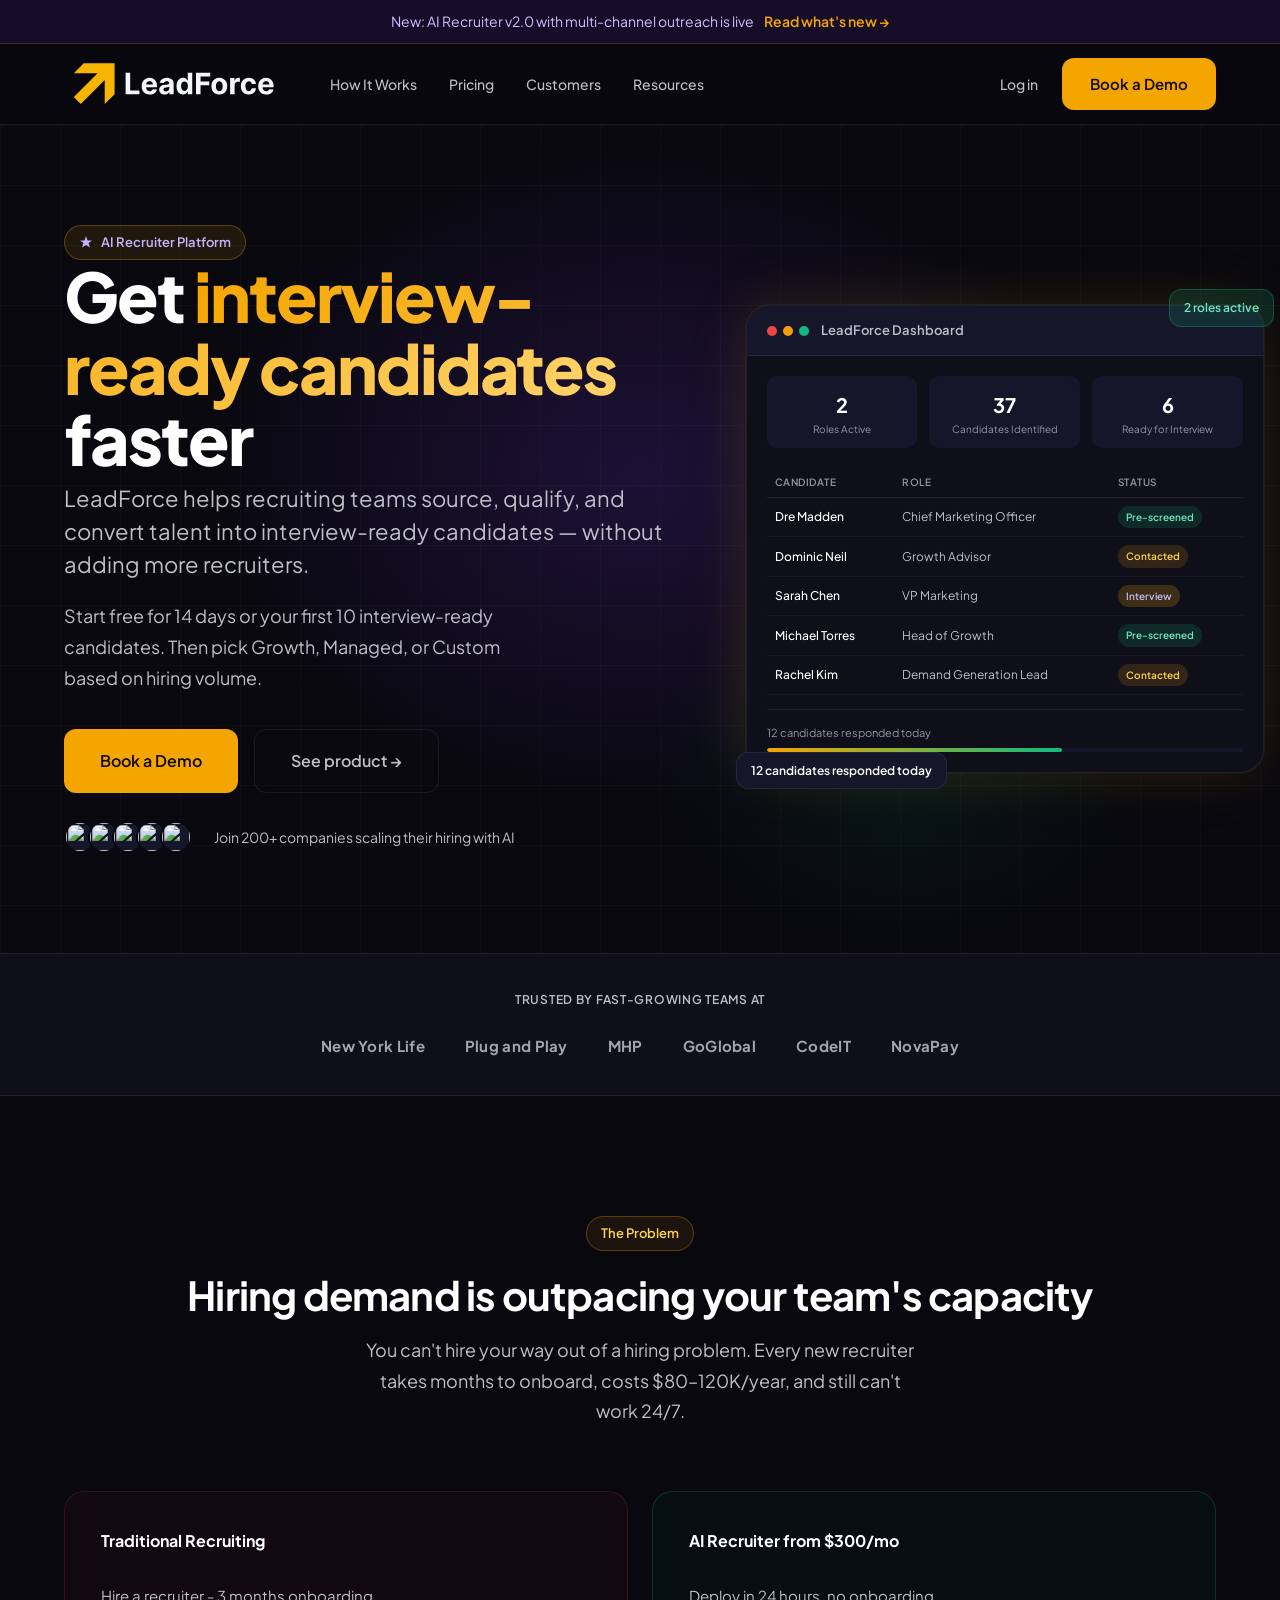
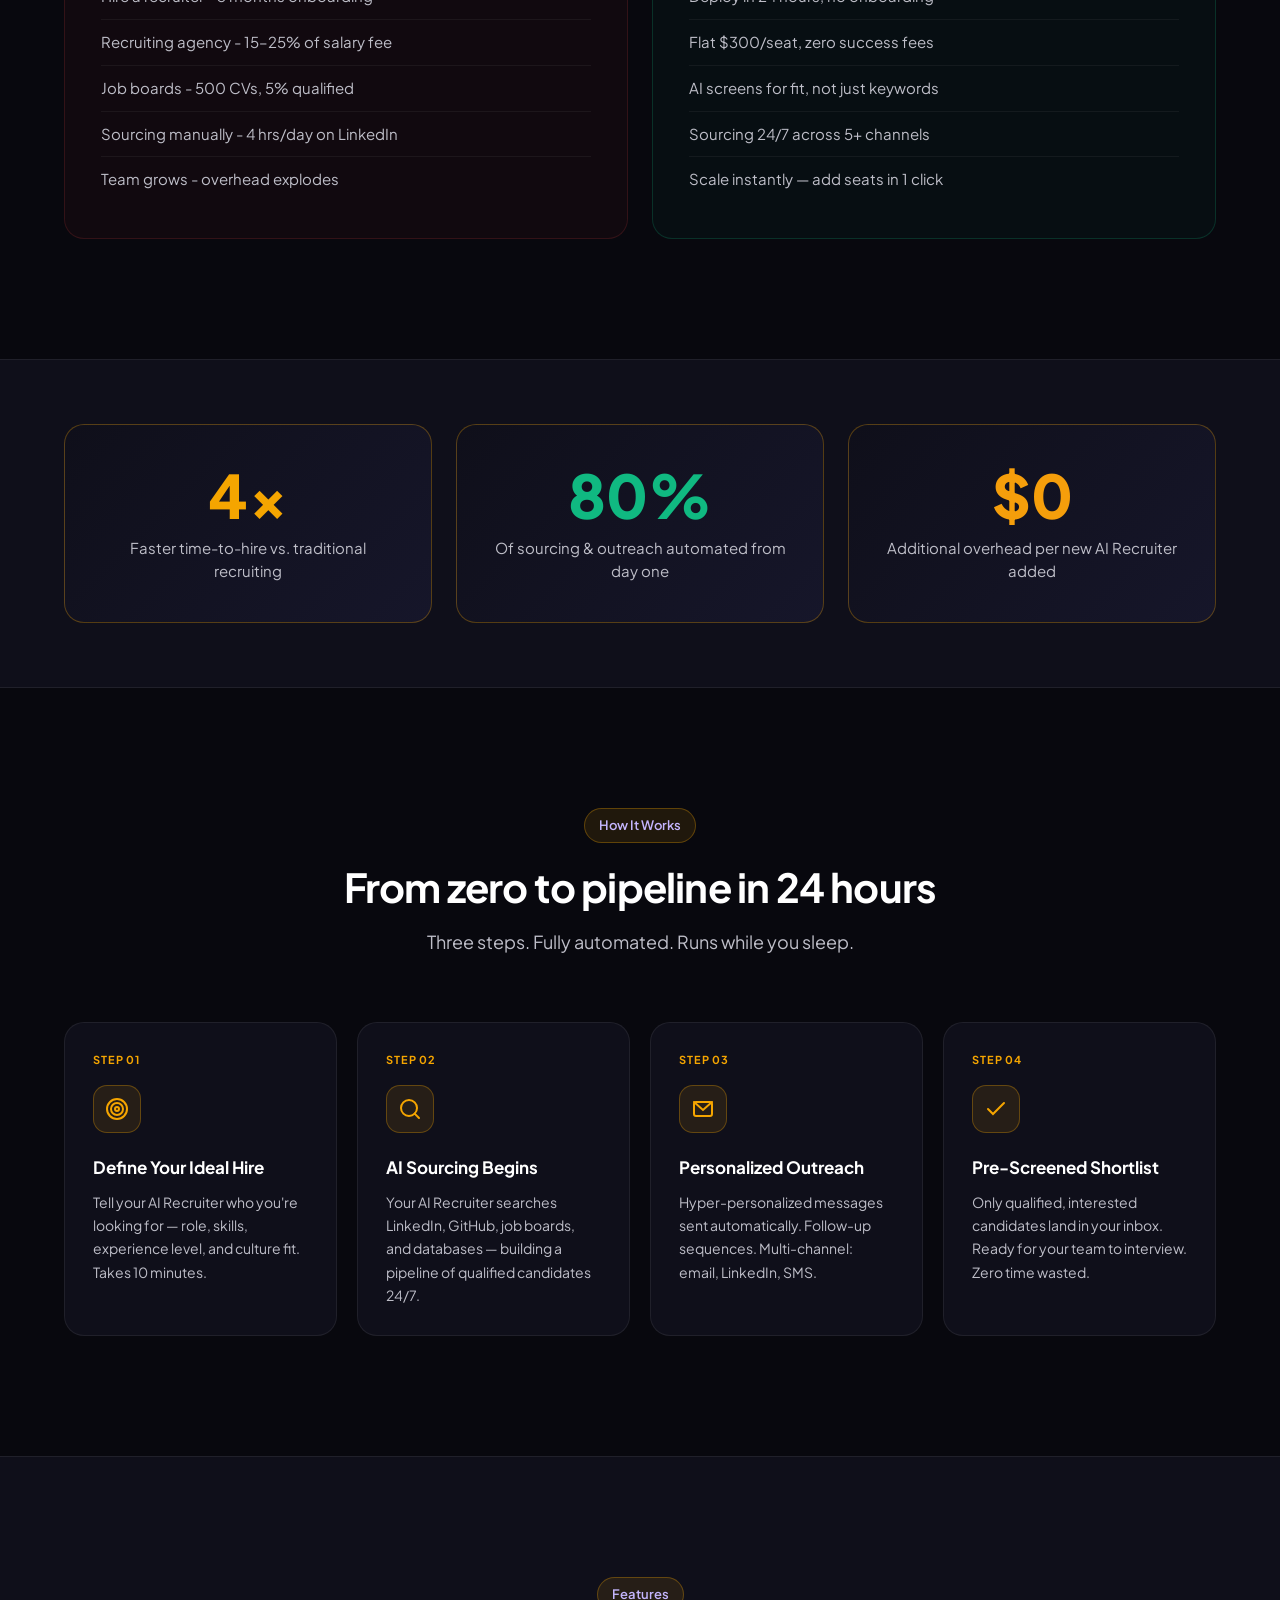
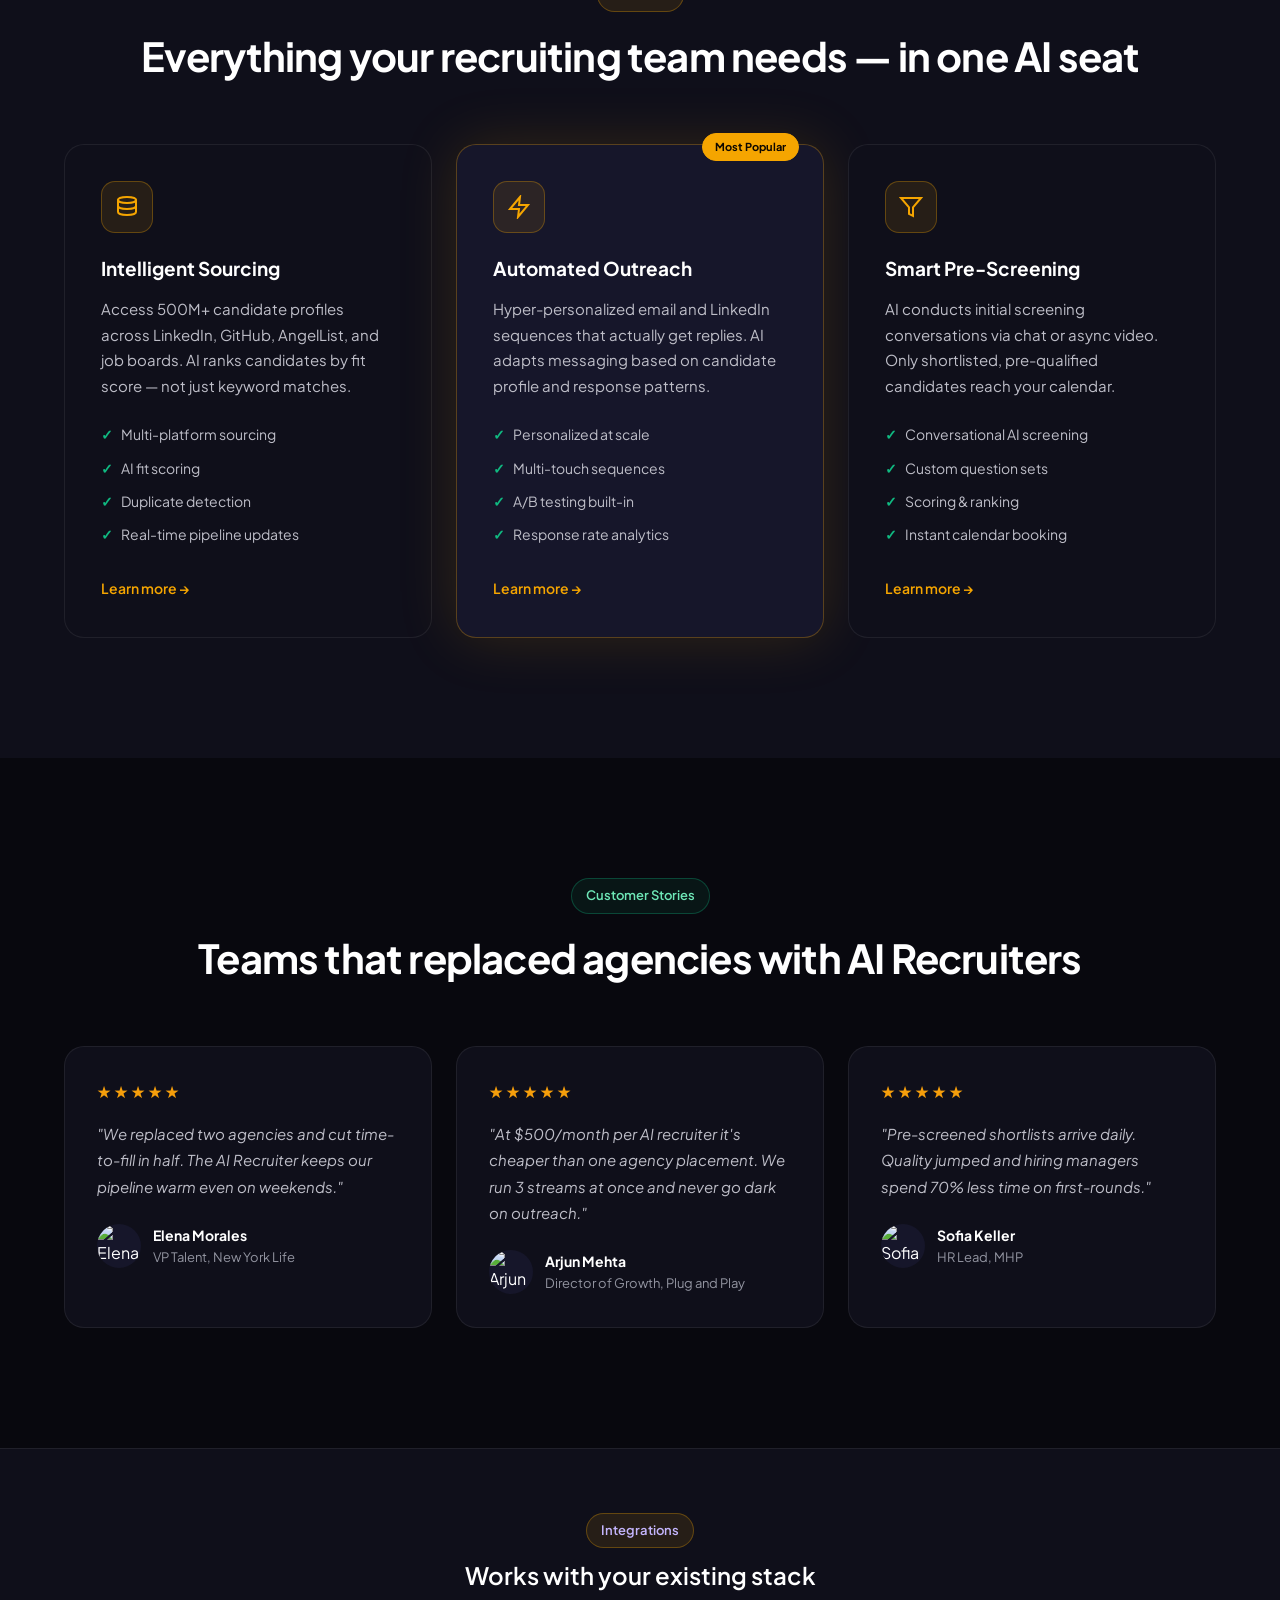
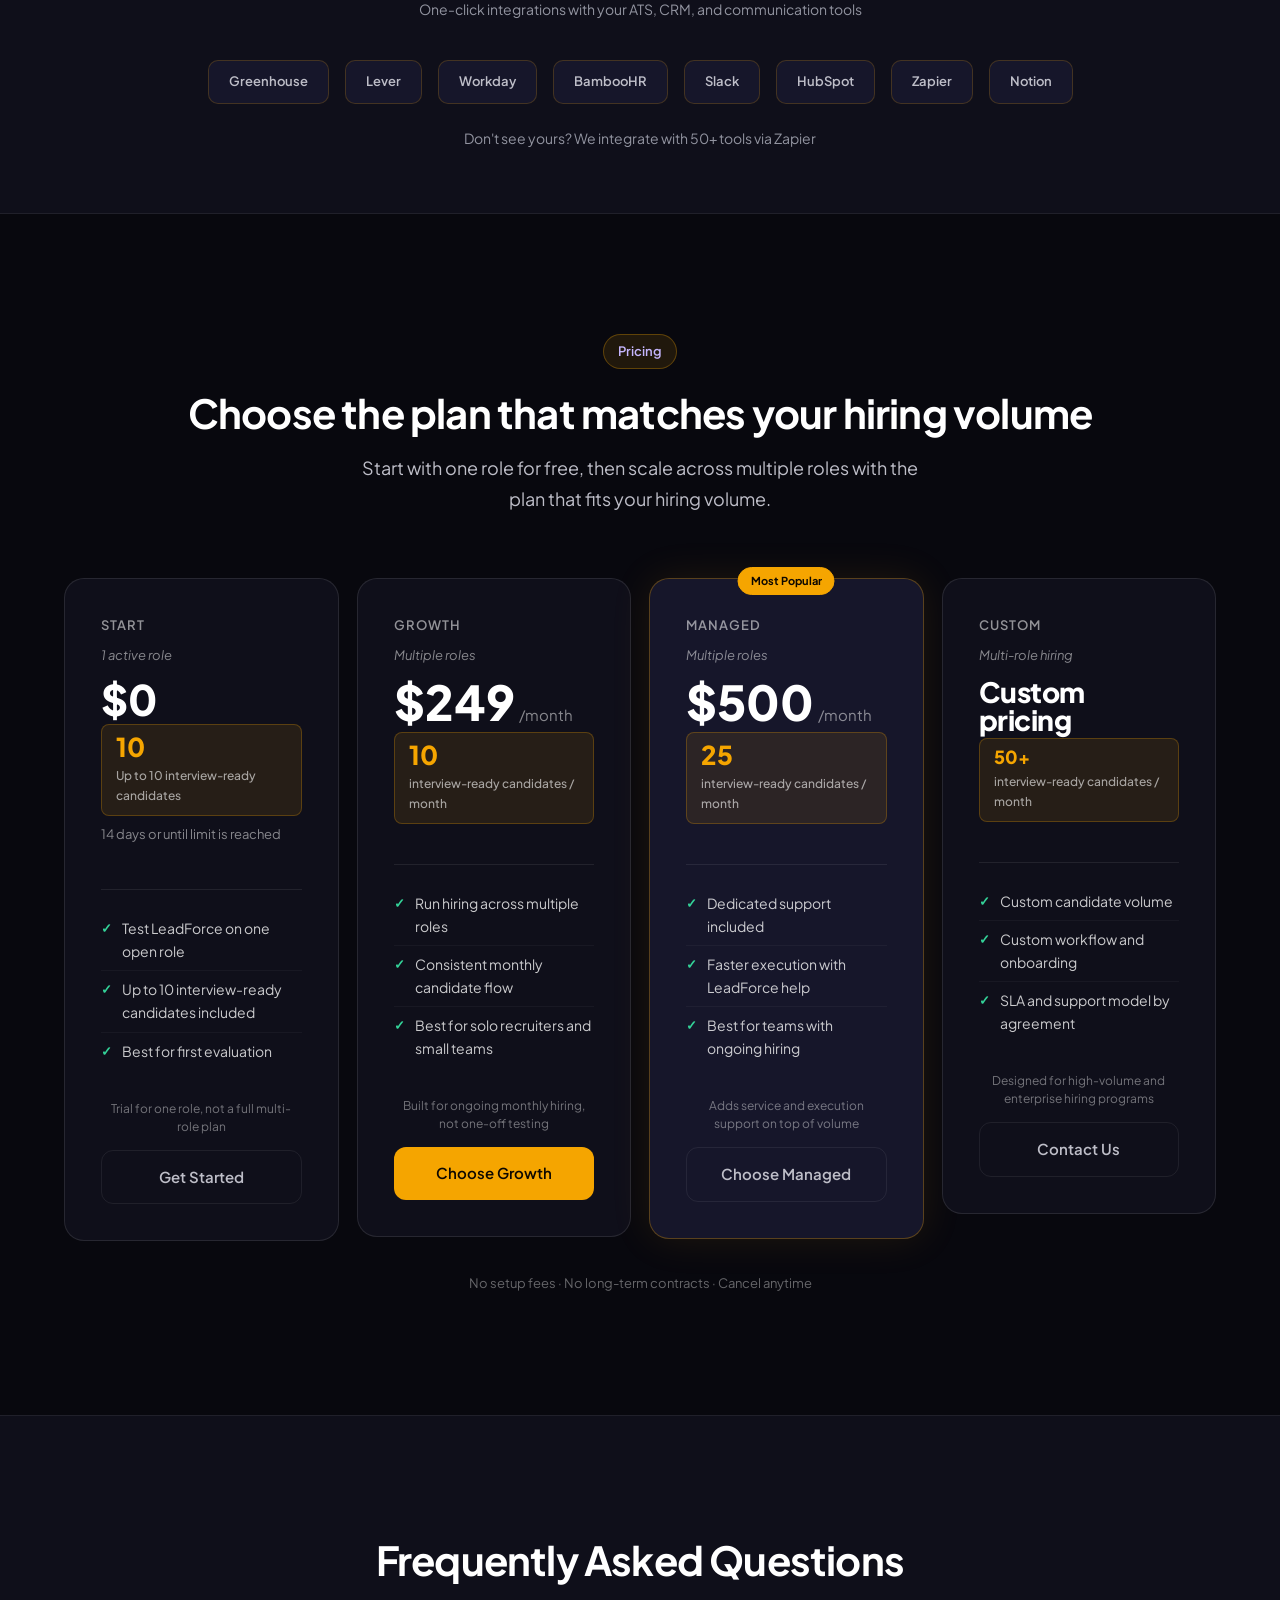
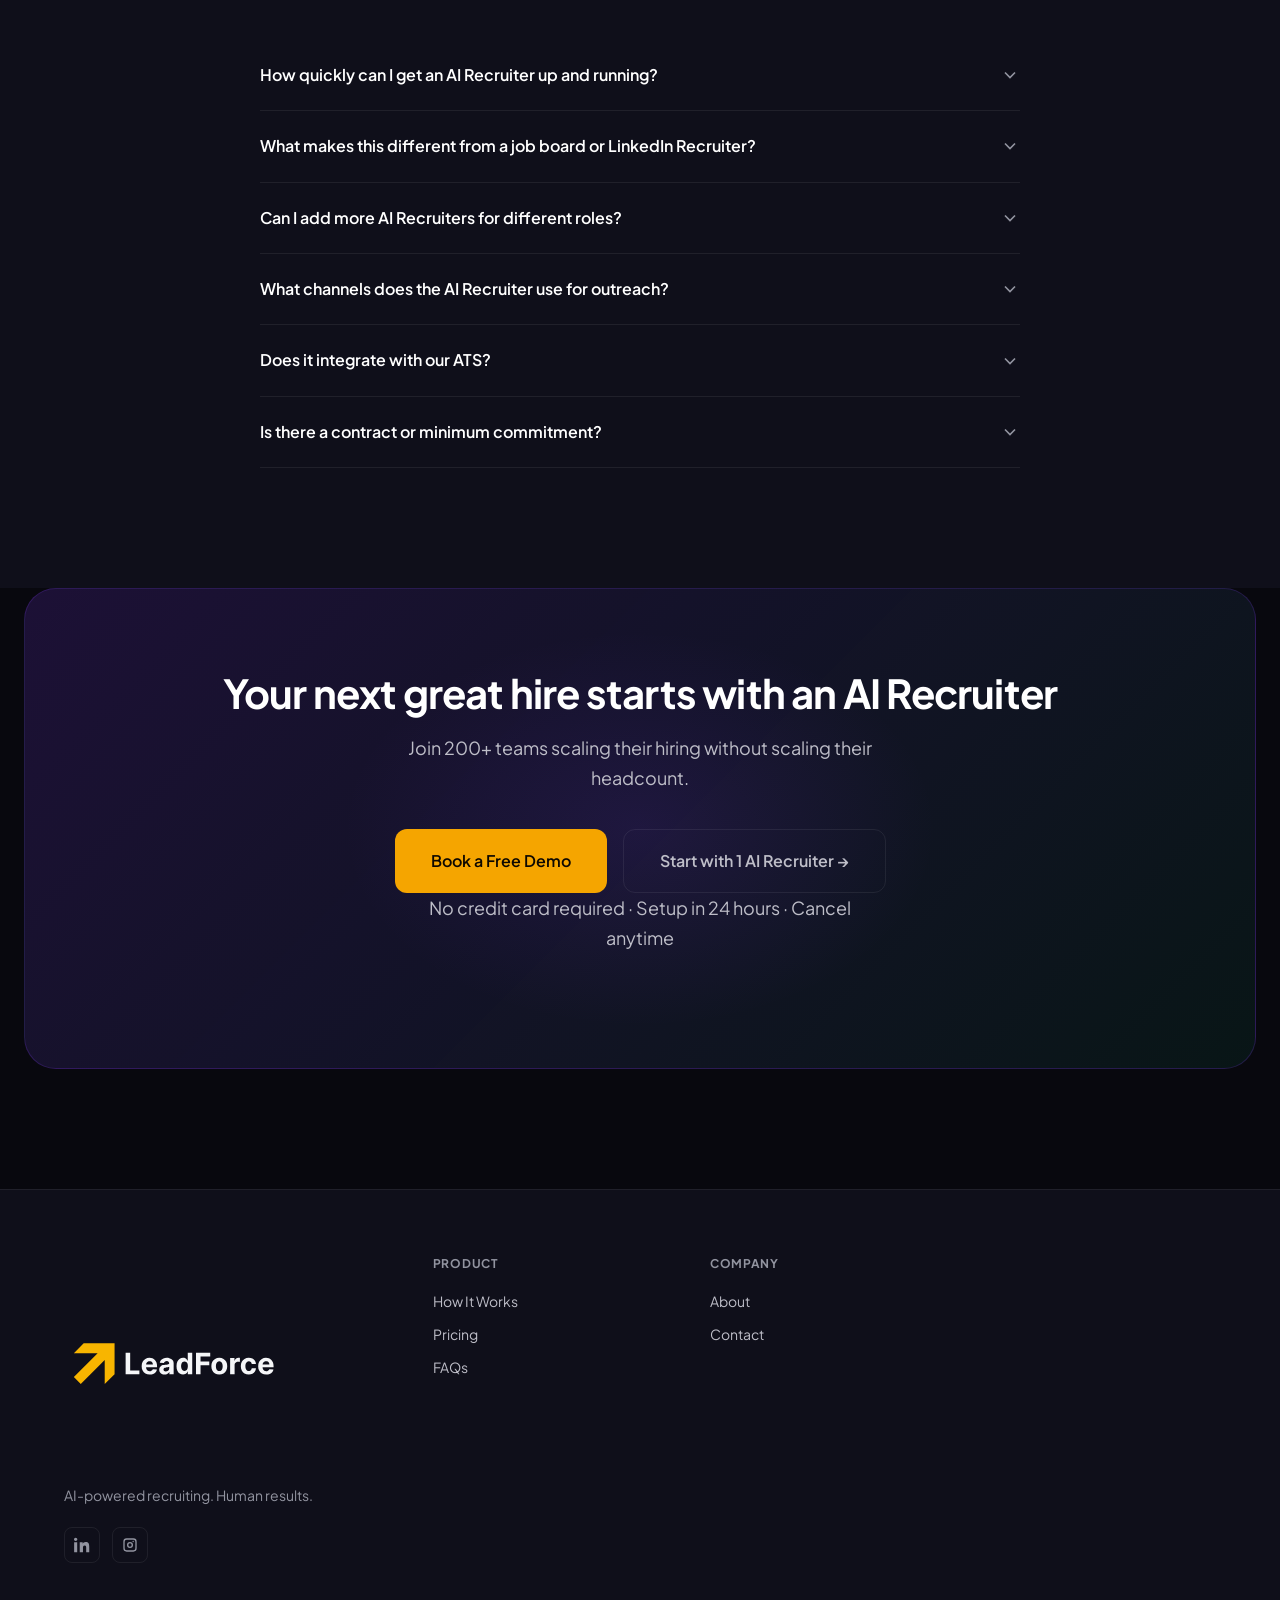
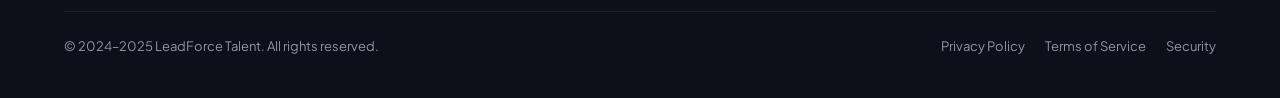
==== index.html @ 4656dc43 "Update index.html" ====
<!DOCTYPE html>
<html lang="en">
<head>
  <meta charset="UTF-8">
  <meta name="viewport" content="width=device-width, initial-scale=1.0">
  <title>LeadForce Talent &mdash; Get Interview-Ready Candidates Faster</title>
  <link rel="stylesheet" href="assets/css/main.css">
</head>
<body>

<div class="announcement-bar">New: AI Recruiter v2.0 with multi-channel outreach is live <a href="how-it-works.html">Read what&apos;s new &rarr;</a></div>
<header class="nav">
  <div class="container">
    <nav class="nav-inner">
      <a href="index.html" class="nav-logo">
        <svg class="nav-logo-svg" aria-label="LeadForce" viewBox="0 0 335 335" xmlns="http://www.w3.org/2000/svg">
          <path fill-rule="evenodd" clip-rule="evenodd" d="M62 136H30L15 151H30H51.2525L15 187.252L25.5 198L62 161.5L62 183V198L77 183L77 136H76.5H62Z" fill="#F8B500"/>
          <path d="M307.842 183.479C305.317 183.479 303.144 182.968 301.322 181.945C299.511 180.912 298.116 179.452 297.135 177.567C296.155 175.67 295.665 173.428 295.665 170.839C295.665 168.314 296.155 166.098 297.135 164.191C298.116 162.284 299.495 160.798 301.274 159.733C303.064 158.668 305.163 158.135 307.57 158.135C309.19 158.135 310.697 158.396 312.093 158.918C313.499 159.429 314.724 160.202 315.768 161.235C316.823 162.268 317.643 163.568 318.229 165.134C318.815 166.69 319.108 168.511 319.108 170.599V172.469H298.382V168.25H312.7C312.7 167.27 312.487 166.402 312.061 165.646C311.635 164.889 311.043 164.298 310.287 163.872C309.541 163.435 308.673 163.217 307.682 163.217C306.649 163.217 305.733 163.456 304.934 163.936C304.145 164.404 303.528 165.038 303.08 165.837C302.633 166.626 302.404 167.505 302.393 168.474V172.485C302.393 173.7 302.617 174.749 303.064 175.633C303.522 176.517 304.167 177.199 304.998 177.679C305.829 178.158 306.814 178.398 307.954 178.398C308.71 178.398 309.403 178.291 310.031 178.078C310.66 177.865 311.198 177.545 311.645 177.119C312.093 176.693 312.434 176.171 312.668 175.553L318.964 175.969C318.645 177.482 317.99 178.803 316.999 179.932C316.019 181.05 314.751 181.924 313.195 182.553C311.651 183.17 309.866 183.479 307.842 183.479Z" fill="#F5F6F8"/>
          <path d="M281.335 183.479C278.821 183.479 276.658 182.947 274.847 181.881C273.047 180.805 271.662 179.314 270.692 177.407C269.734 175.5 269.254 173.305 269.254 170.823C269.254 168.309 269.739 166.104 270.708 164.207C271.688 162.3 273.079 160.814 274.879 159.749C276.68 158.673 278.821 158.135 281.303 158.135C283.444 158.135 285.319 158.524 286.928 159.301C288.537 160.079 289.81 161.171 290.747 162.577C291.685 163.984 292.202 165.635 292.297 167.531H285.873C285.692 166.306 285.213 165.321 284.435 164.575C283.668 163.819 282.661 163.44 281.415 163.44C280.36 163.44 279.439 163.728 278.65 164.303C277.873 164.868 277.266 165.694 276.829 166.78C276.392 167.867 276.174 169.183 276.174 170.727C276.174 172.293 276.387 173.625 276.813 174.722C277.25 175.82 277.862 176.656 278.65 177.231C279.439 177.806 280.36 178.094 281.415 178.094C282.193 178.094 282.891 177.934 283.508 177.615C284.137 177.295 284.654 176.832 285.058 176.224C285.474 175.607 285.746 174.866 285.873 174.003H292.297C292.191 175.878 291.68 177.529 290.763 178.957C289.858 180.374 288.606 181.482 287.008 182.281C285.41 183.08 283.519 183.479 281.335 183.479Z" fill="#F5F6F8"/>
          <path d="M252.974 183V158.455H259.574V162.737H259.83C260.277 161.214 261.028 160.063 262.083 159.285C263.138 158.497 264.352 158.103 265.727 158.103C266.068 158.103 266.435 158.124 266.829 158.167C267.223 158.21 267.57 158.268 267.868 158.343V164.383C267.548 164.287 267.106 164.202 266.542 164.127C265.977 164.053 265.46 164.016 264.992 164.016C263.99 164.016 263.095 164.234 262.307 164.671C261.529 165.097 260.911 165.694 260.453 166.461C260.006 167.228 259.782 168.112 259.782 169.113V183H252.974Z" fill="#F5F6F8"/>
          <path d="M236.467 183.479C233.985 183.479 231.838 182.952 230.027 181.897C228.227 180.832 226.836 179.351 225.856 177.455C224.876 175.548 224.386 173.337 224.386 170.823C224.386 168.288 224.876 166.072 225.856 164.175C226.836 162.268 228.227 160.788 230.027 159.733C231.838 158.668 233.985 158.135 236.467 158.135C238.949 158.135 241.091 158.668 242.891 159.733C244.702 160.788 246.098 162.268 247.078 164.175C248.058 166.072 248.548 168.288 248.548 170.823C248.548 173.337 248.058 175.548 247.078 177.455C246.098 179.351 244.702 180.832 242.891 181.897C241.091 182.952 238.949 183.479 236.467 183.479ZM236.499 178.206C237.628 178.206 238.571 177.886 239.327 177.247C240.084 176.597 240.654 175.713 241.037 174.594C241.431 173.476 241.629 172.203 241.629 170.775C241.629 169.348 241.431 168.075 241.037 166.956C240.654 165.837 240.084 164.953 239.327 164.303C238.571 163.653 237.628 163.328 236.499 163.328C235.359 163.328 234.4 163.653 233.622 164.303C232.855 164.953 232.275 165.837 231.881 166.956C231.497 168.075 231.305 169.348 231.305 170.775C231.305 172.203 231.497 173.476 231.881 174.594C232.275 175.713 232.855 176.597 233.622 177.247C234.4 177.886 235.359 178.206 236.499 178.206Z" fill="#F5F6F8"/>
          <path d="M200.983 183V150.273H222.652V155.978H207.903V163.776H221.214V169.481H207.903V183H200.983Z" fill="#F5F6F8"/>
          <path d="M181.292 183.399C179.427 183.399 177.739 182.92 176.226 181.961C174.724 180.992 173.531 179.57 172.646 177.695C171.773 175.809 171.336 173.497 171.336 170.759C171.336 167.947 171.789 165.608 172.694 163.744C173.6 161.869 174.804 160.468 176.306 159.541C177.819 158.604 179.475 158.135 181.276 158.135C182.65 158.135 183.795 158.369 184.711 158.838C185.638 159.296 186.384 159.871 186.949 160.564C187.524 161.246 187.961 161.917 188.259 162.577H188.467V150.273H195.258V183H188.547V179.069H188.259C187.939 179.751 187.487 180.427 186.901 181.098C186.325 181.759 185.574 182.308 184.647 182.744C183.731 183.181 182.613 183.399 181.292 183.399ZM183.449 177.982C184.546 177.982 185.473 177.684 186.23 177.087C186.997 176.48 187.583 175.633 187.987 174.546C188.403 173.46 188.611 172.187 188.611 170.727C188.611 169.268 188.408 168 188.003 166.924C187.598 165.848 187.013 165.017 186.246 164.431C185.478 163.845 184.546 163.552 183.449 163.552C182.33 163.552 181.388 163.856 180.621 164.463C179.853 165.07 179.273 165.912 178.879 166.988C178.484 168.064 178.287 169.31 178.287 170.727C178.287 172.155 178.484 173.417 178.879 174.515C179.283 175.601 179.864 176.453 180.621 177.071C181.388 177.679 182.33 177.982 183.449 177.982Z" fill="#F5F6F8"/>
          <path d="M153.143 183.463C151.577 183.463 150.181 183.192 148.956 182.648C147.731 182.094 146.761 181.279 146.047 180.203C145.344 179.117 144.993 177.764 144.993 176.145C144.993 174.781 145.243 173.636 145.744 172.709C146.245 171.782 146.926 171.036 147.789 170.472C148.652 169.907 149.632 169.481 150.73 169.193C151.838 168.906 152.999 168.703 154.213 168.586C155.641 168.437 156.791 168.298 157.665 168.17C158.539 168.032 159.172 167.83 159.567 167.563C159.961 167.297 160.158 166.903 160.158 166.381V166.285C160.158 165.273 159.838 164.49 159.199 163.936C158.571 163.382 157.676 163.105 156.514 163.105C155.289 163.105 154.315 163.376 153.59 163.92C152.866 164.452 152.386 165.124 152.152 165.933L145.856 165.422C146.175 163.93 146.804 162.641 147.741 161.555C148.679 160.457 149.888 159.616 151.369 159.03C152.86 158.433 154.586 158.135 156.546 158.135C157.91 158.135 159.215 158.295 160.462 158.614C161.719 158.934 162.832 159.429 163.801 160.101C164.782 160.772 165.554 161.635 166.119 162.689C166.683 163.733 166.965 164.985 166.965 166.445V183H160.509V179.596H160.318C159.924 180.363 159.396 181.04 158.736 181.626C158.075 182.201 157.282 182.654 156.355 182.984C155.428 183.304 154.357 183.463 153.143 183.463ZM155.092 178.765C156.094 178.765 156.978 178.568 157.745 178.174C158.512 177.769 159.114 177.226 159.551 176.544C159.987 175.862 160.206 175.09 160.206 174.227V171.622C159.993 171.761 159.7 171.888 159.327 172.006C158.965 172.112 158.555 172.213 158.096 172.309C157.638 172.395 157.18 172.474 156.722 172.549C156.264 172.613 155.849 172.672 155.476 172.725C154.677 172.842 153.979 173.028 153.382 173.284C152.786 173.54 152.322 173.886 151.992 174.323C151.662 174.749 151.497 175.282 151.497 175.921C151.497 176.848 151.832 177.556 152.503 178.046C153.185 178.526 154.048 178.765 155.092 178.765Z" fill="#F5F6F8"/>
          <path d="M130.435 183.479C127.91 183.479 125.737 182.968 123.915 181.945C122.104 180.912 120.708 179.452 119.728 177.567C118.748 175.67 118.258 173.428 118.258 170.839C118.258 168.314 118.748 166.098 119.728 164.191C120.708 162.284 122.088 160.798 123.867 159.733C125.657 158.668 127.756 158.135 130.163 158.135C131.783 158.135 133.29 158.396 134.686 158.918C136.092 159.429 137.317 160.202 138.361 161.235C139.416 162.268 140.236 163.568 140.822 165.134C141.408 166.69 141.701 168.511 141.701 170.599V172.469H120.975V168.25H135.293C135.293 167.27 135.08 166.402 134.654 165.646C134.228 164.889 133.636 164.298 132.88 163.872C132.134 163.435 131.266 163.217 130.275 163.217C129.242 163.217 128.326 163.456 127.527 163.936C126.738 164.404 126.12 165.038 125.673 165.837C125.225 166.626 124.996 167.505 124.986 168.474V172.485C124.986 173.7 125.209 174.749 125.657 175.633C126.115 176.517 126.759 177.199 127.59 177.679C128.421 178.158 129.407 178.398 130.547 178.398C131.303 178.398 131.996 178.291 132.624 178.078C133.253 177.865 133.791 177.545 134.238 177.119C134.686 176.693 135.027 176.171 135.261 175.553L141.557 175.969C141.237 177.482 140.582 178.803 139.592 179.932C138.611 181.05 137.344 181.924 135.788 182.553C134.243 183.17 132.459 183.479 130.435 183.479Z" fill="#F5F6F8"/>
          <path d="M93.8445 183V150.273H100.764V177.295H114.794V183H93.8445Z" fill="#F5F6F8"/>
        </svg>
      </a>
      <div class="nav-links">
        <a href="how-it-works.html">How It Works</a>
        <a href="pricing.html">Pricing</a>
        <a href="index.html#testimonials">Customers</a>
        <a href="#">Resources</a>
      </div>
      <div class="nav-actions">
        <a href="https://global.leadforcetalent.com/" class="nav-login">Log in</a>
        <a href="https://calendly.com/lftw/leadforcetalent-meeting" class="btn btn-primary">Book a Demo</a>
        <button class="nav-hamburger"><span></span><span></span><span></span></button>
      </div>
    </nav>
  </div>
  <div class="mobile-menu">
    <a href="how-it-works.html">How It Works</a>
    <a href="pricing.html">Pricing</a>
    <a href="#">Customers</a>
    <a href="#">Resources</a>
    <a href="https://global.leadforcetalent.com/" class="nav-login">Log in</a>
    <a href="https://calendly.com/lftw/leadforcetalent-meeting" class="btn btn-primary btn-full">Book a Demo</a>
  </div>
</header>

<section class="hero">
  <div class="hero-bg"><div class="hero-grid"></div></div>
  <div class="container">
    <div class="hero-inner">
      <div class="hero-text">
        <div class="hero-badge reveal"><span class="badge"><svg width="14" height="14" viewBox="0 0 14 14" fill="none"><path d="M7 1L8.5 5.5H13L9.5 8L11 12.5L7 10L3 12.5L4.5 8L1 5.5H5.5L7 1Z" fill="#C4B5FD"/></svg>AI Recruiter Platform</span></div>
        <h1 class="hero-h1 reveal reveal-delay-1">Get <span class="gradient-text">interview-ready candidates</span> faster</h1>
        <p class="hero-h1-sub reveal reveal-delay-1">LeadForce helps recruiting teams source, qualify, and convert talent into interview-ready candidates &mdash; without adding more recruiters.</p>
        <p class="hero-sub reveal reveal-delay-2">Start free for 14 days or your first 10 interview-ready candidates. Then pick Growth, Managed, or Custom based on hiring volume.</p>
        <div class="hero-ctas reveal reveal-delay-3">
          <a href="https://calendly.com/lftw/leadforcetalent-meeting" class="btn btn-primary btn-lg">Book a Demo</a>
          <a href="https://global.leadforcetalent.com/" class="btn btn-ghost btn-lg" target="_blank" rel="noopener">See product &rarr;</a>
        </div>
        <div class="hero-trust reveal reveal-delay-4">
          <div class="avatars">
            <div class="avatar"><img src="https://picsum.photos/32/32?random=1" alt=""></div>
            <div class="avatar"><img src="https://picsum.photos/32/32?random=2" alt=""></div>
            <div class="avatar"><img src="https://picsum.photos/32/32?random=3" alt=""></div>
            <div class="avatar"><img src="https://picsum.photos/32/32?random=4" alt=""></div>
            <div class="avatar"><img src="https://picsum.photos/32/32?random=5" alt=""></div>
          </div>
          <span class="hero-trust-text">Join 200+ companies scaling their hiring with AI</span>
        </div>
      </div>
      <div class="hero-visual reveal reveal-delay-2">
        <div style="position:relative;">
          <div class="mockup-card">
            <div class="mockup-topbar">
              <div class="mockup-dots"><div class="mockup-dot dot-red"></div><div class="mockup-dot dot-yellow"></div><div class="mockup-dot dot-green"></div></div>
              <span class="mockup-title">LeadForce Dashboard</span>
            </div>
            <div class="mockup-body">
              <div class="mockup-stats">
                <div class="mockup-stat"><div class="mockup-stat-num">2</div><div class="mockup-stat-label">Roles Active</div></div>
                <div class="mockup-stat"><div class="mockup-stat-num">37</div><div class="mockup-stat-label">Candidates Identified</div></div>
                <div class="mockup-stat"><div class="mockup-stat-num">6</div><div class="mockup-stat-label">Ready for Interview</div></div>
              </div>
              <table class="mockup-table">
                <thead><tr><th>Candidate</th><th>Role</th><th>Status</th></tr></thead>
                <tbody>
                  <tr><td>Dre Madden</td><td>Chief Marketing Officer</td><td><span class="status-badge status-green">Pre-screened</span></td></tr>
                  <tr><td>Dominic Neil</td><td>Growth Advisor</td><td><span class="status-badge status-yellow">Contacted</span></td></tr>
                  <tr><td>Sarah Chen</td><td>VP Marketing</td><td><span class="status-badge status-purple">Interview</span></td></tr>
                  <tr><td>Michael Torres</td><td>Head of Growth</td><td><span class="status-badge status-green">Pre-screened</span></td></tr>
                  <tr><td>Rachel Kim</td><td>Demand Generation Lead</td><td><span class="status-badge status-yellow">Contacted</span></td></tr>
                </tbody>
              </table>
              <div class="mockup-footer">12 candidates responded today<div class="mockup-progress"><div class="mockup-progress-bar"></div></div></div>
            </div>
          </div>
          <div class="float-badge float-badge-1">2 roles active</div>
          <div class="float-badge float-badge-2">12 candidates responded today</div>
        </div>
      </div>
    </div>
  </div>
</section>

<div class="logo-bar">
  <div class="container">
    <p class="logo-bar-label">Trusted by fast-growing teams at</p>
    <div class="logo-bar-row">
      <span class="logo-item">New York Life</span><span class="logo-item">Plug and Play</span><span class="logo-item">MHP</span><span class="logo-item">GoGlobal</span><span class="logo-item">CodeIT</span><span class="logo-item">NovaPay</span>
    </div>
  </div>
</div>

<section class="section section-dark">
  <div class="container">
    <div class="section-label reveal"><span class="badge badge-warning">The Problem</span></div>
    <h2 class="h2 section-headline reveal">Hiring demand is outpacing your team's capacity</h2>
    <p class="section-sub reveal">You can&apos;t hire your way out of a hiring problem. Every new recruiter takes months to onboard, costs $80&ndash;120K/year, and still can&apos;t work 24/7.</p>
    <div class="compare-grid">
      <div class="compare-card compare-card-bad reveal">
        <p class="compare-title">Traditional Recruiting</p>
        <ul class="compare-list">
          <li>Hire a recruiter - 3 months onboarding</li>
          <li>Recruiting agency - 15&ndash;25% of salary fee</li>
          <li>Job boards - 500 CVs, 5% qualified</li>
          <li>Sourcing manually - 4 hrs/day on LinkedIn</li>
          <li>Team grows - overhead explodes</li>
        </ul>
      </div>
      <div class="compare-card compare-card-good reveal reveal-delay-2">
        <p class="compare-title">AI Recruiter from $300/mo</p>
        <ul class="compare-list">
          <li>Deploy in 24 hours, no onboarding</li>
          <li>Flat $300/seat, zero success fees</li>
          <li>AI screens for fit, not just keywords</li>
          <li>Sourcing 24/7 across 5+ channels</li>
          <li>Scale instantly &mdash; add seats in 1 click</li>
        </ul>
      </div>
    </div>
  </div>
</section>

<section class="section-sm section-surface section-border-t section-border-b">
  <div class="container">
    <div class="stats-grid">
      <div class="stat-card reveal"><div class="stat-number text-accent">4x</div><div class="stat-label">Faster time-to-hire vs. traditional recruiting</div></div>
      <div class="stat-card reveal reveal-delay-2"><div class="stat-number text-success">80%</div><div class="stat-label">Of sourcing & outreach automated from day one</div></div>
      <div class="stat-card reveal reveal-delay-3"><div class="stat-number text-warning">$0</div><div class="stat-label">Additional overhead per new AI Recruiter added</div></div>
    </div>
  </div>
</section>

<section class="section section-dark">
  <div class="container">
    <div class="section-label reveal"><span class="badge">How It Works</span></div>
    <h2 class="h2 section-headline reveal">From zero to pipeline in 24 hours</h2>
    <p class="section-sub reveal">Three steps. Fully automated. Runs while you sleep.</p>
    <div class="steps-grid">
      <div class="step-card reveal"><div class="step-num">Step 01</div><div class="step-icon"><svg width="24" height="24" viewBox="0 0 24 24" fill="none" stroke="#F5A500" stroke-width="2" stroke-linecap="round"><circle cx="12" cy="12" r="10"/><circle cx="12" cy="12" r="6"/><circle cx="12" cy="12" r="2"/></svg></div><h3 class="step-title">Define Your Ideal Hire</h3><p class="step-body">Tell your AI Recruiter who you&apos;re looking for &mdash; role, skills, experience level, and culture fit. Takes 10 minutes.</p></div>
      <div class="step-card reveal reveal-delay-1"><div class="step-num">Step 02</div><div class="step-icon"><svg width="24" height="24" viewBox="0 0 24 24" fill="none" stroke="#F5A500" stroke-width="2" stroke-linecap="round"><circle cx="11" cy="11" r="8"/><path d="m21 21-4.35-4.35"/></svg></div><h3 class="step-title">AI Sourcing Begins</h3><p class="step-body">Your AI Recruiter searches LinkedIn, GitHub, job boards, and databases &mdash; building a pipeline of qualified candidates 24/7.</p></div>
      <div class="step-card reveal reveal-delay-2"><div class="step-num">Step 03</div><div class="step-icon"><svg width="24" height="24" viewBox="0 0 24 24" fill="none" stroke="#F5A500" stroke-width="2" stroke-linecap="round"><rect x="3" y="5" width="18" height="14" rx="2"/><polyline points="3,5 12,13 21,5"/></svg></div><h3 class="step-title">Personalized Outreach</h3><p class="step-body">Hyper-personalized messages sent automatically. Follow-up sequences. Multi-channel: email, LinkedIn, SMS.</p></div>
      <div class="step-card reveal reveal-delay-3"><div class="step-num">Step 04</div><div class="step-icon"><svg width="24" height="24" viewBox="0 0 24 24" fill="none" stroke="#F5A500" stroke-width="2" stroke-linecap="round"><polyline points="20,6 9,17 4,12"/></svg></div><h3 class="step-title">Pre-Screened Shortlist</h3><p class="step-body">Only qualified, interested candidates land in your inbox. Ready for your team to interview. Zero time wasted.</p></div>
    </div>
  </div>
</section>

<section class="section section-surface section-border-t">
  <div class="container">
    <div class="section-label reveal"><span class="badge">Features</span></div>
    <h2 class="h2 section-headline reveal">Everything your recruiting team needs &mdash; in one AI seat</h2>
    <div class="features-grid mt-64">
      <div class="feature-card reveal">
        <div class="feature-icon"><svg width="24" height="24" viewBox="0 0 24 24" fill="none" stroke="#F5A500" stroke-width="2" stroke-linecap="round"><ellipse cx="12" cy="5" rx="9" ry="3"/><path d="M3 5v6a9 3 0 0 0 18 0V5"/><path d="M3 11v6a9 3 0 0 0 18 0v-6"/></svg></div>
        <h3 class="feature-title">Intelligent Sourcing</h3>
        <p class="feature-body">Access 500M+ candidate profiles across LinkedIn, GitHub, AngelList, and job boards. AI ranks candidates by fit score &mdash; not just keyword matches.</p>
        <ul class="feature-list"><li>Multi-platform sourcing</li><li>AI fit scoring</li><li>Duplicate detection</li><li>Real-time pipeline updates</li></ul>
        <a href="how-it-works.html" class="feature-link">Learn more &rarr;</a>
      </div>
      <div class="feature-card feature-card-featured reveal reveal-delay-1">
        <div class="feature-badge-wrap"><span class="badge badge-featured">Most Popular</span></div>
        <div class="feature-icon"><svg width="24" height="24" viewBox="0 0 24 24" fill="none" stroke="#F5A500" stroke-width="2" stroke-linecap="round"><path d="M13 2L3 14h9l-1 8 10-12h-9l1-8z"/></svg></div>
        <h3 class="feature-title">Automated Outreach</h3>
        <p class="feature-body">Hyper-personalized email and LinkedIn sequences that actually get replies. AI adapts messaging based on candidate profile and response patterns.</p>
        <ul class="feature-list"><li>Personalized at scale</li><li>Multi-touch sequences</li><li>A/B testing built-in</li><li>Response rate analytics</li></ul>
        <a href="how-it-works.html" class="feature-link">Learn more &rarr;</a>
      </div>
      <div class="feature-card reveal reveal-delay-2">
        <div class="feature-icon"><svg width="24" height="24" viewBox="0 0 24 24" fill="none" stroke="#F5A500" stroke-width="2" stroke-linecap="round"><polygon points="22,3 2,3 10,12.46 10,19 14,21 14,12.46 22,3"/></svg></div>
        <h3 class="feature-title">Smart Pre-Screening</h3>
        <p class="feature-body">AI conducts initial screening conversations via chat or async video. Only shortlisted, pre-qualified candidates reach your calendar.</p>
        <ul class="feature-list"><li>Conversational AI screening</li><li>Custom question sets</li><li>Scoring & ranking</li><li>Instant calendar booking</li></ul>
        <a href="how-it-works.html" class="feature-link">Learn more &rarr;</a>
      </div>
    </div>
  </div>
</section>

<section class="section section-dark" id="testimonials">
  <div class="container">
    <div class="section-label reveal"><span class="badge badge-success">Customer Stories</span></div>
    <h2 class="h2 section-headline reveal">Teams that replaced agencies with AI Recruiters</h2>
    <div class="testimonials-grid mt-64">
      <div class="testi-card reveal">
        <div class="testi-stars"><span class="testi-star">&#9733;</span><span class="testi-star">&#9733;</span><span class="testi-star">&#9733;</span><span class="testi-star">&#9733;</span><span class="testi-star">&#9733;</span></div>
        <p class="testi-quote">&quot;We replaced two agencies and cut time-to-fill in half. The AI Recruiter keeps our pipeline warm even on weekends.&quot;</p>
        <div class="testi-author"><div class="testi-avatar"><img src="https://i.pravatar.cc/44?img=58" alt="Elena Morales"></div><div><div class="testi-name">Elena Morales</div><div class="testi-role">VP Talent, New York Life</div></div></div>
      </div>
      <div class="testi-card reveal reveal-delay-1">
        <div class="testi-stars"><span class="testi-star">&#9733;</span><span class="testi-star">&#9733;</span><span class="testi-star">&#9733;</span><span class="testi-star">&#9733;</span><span class="testi-star">&#9733;</span></div>
        <p class="testi-quote">&quot;At $500/month per AI recruiter it&apos;s cheaper than one agency placement. We run 3 streams at once and never go dark on outreach.&quot;</p>
        <div class="testi-author"><div class="testi-avatar"><img src="https://i.pravatar.cc/44?img=32" alt="Arjun Mehta"></div><div><div class="testi-name">Arjun Mehta</div><div class="testi-role">Director of Growth, Plug and Play</div></div></div>
      </div>
      <div class="testi-card reveal reveal-delay-2">
        <div class="testi-stars"><span class="testi-star">&#9733;</span><span class="testi-star">&#9733;</span><span class="testi-star">&#9733;</span><span class="testi-star">&#9733;</span><span class="testi-star">&#9733;</span></div>
        <p class="testi-quote">&quot;Pre-screened shortlists arrive daily. Quality jumped and hiring managers spend 70% less time on first-rounds.&quot;</p>
        <div class="testi-author"><div class="testi-avatar"><img src="https://i.pravatar.cc/44?img=47" alt="Sofia Keller"></div><div><div class="testi-name">Sofia Keller</div><div class="testi-role">HR Lead, MHP</div></div></div>
      </div>
    </div>
  </div>
</section>

<section class="section-sm section-surface section-border-t section-border-b">
  <div class="container" style="text-align:center;">
    <div class="section-label reveal" style="justify-content:center;margin-bottom:12px;"><span class="badge">Integrations</span></div>
    <h3 class="h3 reveal" style="margin-bottom:8px;">Works with your existing stack</h3>
    <p class="small text-muted reveal">One-click integrations with your ATS, CRM, and communication tools</p>
    <div class="integrations-row reveal">
      <span class="integration-chip">Greenhouse</span><span class="integration-chip">Lever</span><span class="integration-chip">Workday</span><span class="integration-chip">BambooHR</span><span class="integration-chip">Slack</span><span class="integration-chip">HubSpot</span><span class="integration-chip">Zapier</span><span class="integration-chip">Notion</span>
    </div>
    <p class="small text-muted reveal">Don't see yours? We integrate with 50+ tools via Zapier</p>
  </div>
</section>

<section class="section section-dark">
  <div class="container">
    <div class="section-label reveal"><span class="badge">Pricing</span></div>
    <h2 class="h2 section-headline reveal">Choose the plan that matches your hiring volume</h2>
    <p class="section-sub reveal">Start with one role for free, then scale across multiple roles with the plan that fits your hiring volume.</p>
    <div class="pricing-grid pricing-grid-4">
      <div class="pricing-card pricing-card-flex reveal">
        <div class="pricing-name">Start</div>
        <div class="pricing-plan-sub">1 active role</div>
        <div class="pricing-price-row"><span class="pricing-amount" style="font-size:42px;">$0</span></div>
        <div class="pricing-cand-chip"><span class="pricing-cand-num">10</span><span class="pricing-cand-label">Up to 10 interview-ready candidates</span></div>
        <div class="pricing-sub" style="margin-top:-12px;">14 days or until limit is reached</div>
        <hr class="pricing-divider">
        <ul class="pricing-features"><li>Test LeadForce on one open role</li><li>Up to 10 interview-ready candidates included</li><li>Best for first evaluation</li></ul>
        <div class="pricing-bottom-note">Trial for one role, not a full multi-role plan</div>
        <a href="https://calendly.com/lftw/leadforcetalent-meeting" class="btn btn-ghost btn-full">Get Started</a>
      </div>
      <div class="pricing-card pricing-card-flex reveal reveal-delay-1">
        <div class="pricing-name">Growth</div>
        <div class="pricing-plan-sub">Multiple roles</div>
        <div class="pricing-price-row"><span class="pricing-amount">$249</span><span class="pricing-suffix">/month</span></div>
        <div class="pricing-cand-chip"><span class="pricing-cand-num">10</span><span class="pricing-cand-label">interview-ready candidates / month</span></div>
        <hr class="pricing-divider">
        <ul class="pricing-features"><li>Run hiring across multiple roles</li><li>Consistent monthly candidate flow</li><li>Best for solo recruiters and small teams</li></ul>
        <div class="pricing-bottom-note">Built for ongoing monthly hiring, not one-off testing</div>
        <a href="https://calendly.com/lftw/leadforcetalent-meeting" class="btn btn-primary btn-full">Choose Growth</a>
      </div>
      <div class="pricing-card pricing-card-featured pricing-card-flex reveal reveal-delay-2">
        <div class="pricing-badge-wrap"><span class="badge badge-featured">Most Popular</span></div>
        <div class="pricing-name">Managed</div>
        <div class="pricing-plan-sub">Multiple roles</div>
        <div class="pricing-price-row"><span class="pricing-amount">$500</span><span class="pricing-suffix">/month</span></div>
        <div class="pricing-cand-chip"><span class="pricing-cand-num">25</span><span class="pricing-cand-label">interview-ready candidates / month</span></div>
        <hr class="pricing-divider">
        <ul class="pricing-features"><li>Dedicated support included</li><li>Faster execution with LeadForce help</li><li>Best for teams with ongoing hiring</li></ul>
        <div class="pricing-bottom-note">Adds service and execution support on top of volume</div>
        <a href="https://calendly.com/lftw/leadforcetalent-meeting" class="btn btn-ghost btn-full">Choose Managed</a>
      </div>
      <div class="pricing-card pricing-card-flex reveal reveal-delay-3">
        <div class="pricing-name">Custom</div>
        <div class="pricing-plan-sub">Multi-role hiring</div>
        <div class="pricing-price-row"><span class="pricing-amount" style="font-size:28px;letter-spacing:-0.5px;">Custom pricing</span></div>
        <div class="pricing-cand-chip"><span class="pricing-cand-num" style="font-size:18px;">50+</span><span class="pricing-cand-label">interview-ready candidates / month</span></div>
        <hr class="pricing-divider">
        <ul class="pricing-features"><li>Custom candidate volume</li><li>Custom workflow and onboarding</li><li>SLA and support model by agreement</li></ul>
        <div class="pricing-bottom-note">Designed for high-volume and enterprise hiring programs</div>
        <a href="https://calendly.com/lftw/leadforcetalent-meeting" class="btn btn-ghost btn-full">Contact Us</a>
      </div>
    </div>
    <p class="pricing-trust reveal">No setup fees &middot; No long-term contracts &middot; Cancel anytime</p>
  </div>
</section>

<section class="section section-surface section-border-t">
  <div class="container">
    <h2 class="h2 section-headline reveal" style="margin-bottom:56px;">Frequently Asked Questions</h2>
    <div class="faq-wrap">
      <div class="faq-item reveal"><div class="faq-question">How quickly can I get an AI Recruiter up and running?<svg class="faq-arrow" viewBox="0 0 24 24" fill="none" stroke="currentColor" stroke-width="2"><polyline points="6,9 12,15 18,9"/></svg></div><div class="faq-answer">Most teams are live within 24 hours. Setup involves defining your ideal candidate profile, connecting your ATS, and reviewing the outreach templates. Our team walks you through it.</div></div>
      <div class="faq-item reveal"><div class="faq-question">What makes this different from a job board or LinkedIn Recruiter?<svg class="faq-arrow" viewBox="0 0 24 24" fill="none" stroke="currentColor" stroke-width="2"><polyline points="6,9 12,15 18,9"/></svg></div><div class="faq-answer">Job boards wait for candidates to apply. LinkedIn Recruiter requires manual outreach. Your AI Recruiter proactively sources AND reaches out &mdash; fully automated, 24/7, at scale.</div></div>
      <div class="faq-item reveal"><div class="faq-question">Can I add more AI Recruiters for different roles?<svg class="faq-arrow" viewBox="0 0 24 24" fill="none" stroke="currentColor" stroke-width="2"><polyline points="6,9 12,15 18,9"/></svg></div><div class="faq-answer">Yes. Each AI Recruiter is configured for a specific role or department. Add as many as you need. Each seat is billed at the same flat rate.</div></div>
      <div class="faq-item reveal"><div class="faq-question">What channels does the AI Recruiter use for outreach?<svg class="faq-arrow" viewBox="0 0 24 24" fill="none" stroke="currentColor" stroke-width="2"><polyline points="6,9 12,15 18,9"/></svg></div><div class="faq-answer">Email, LinkedIn, and optionally SMS and WhatsApp. All messages are personalized based on the candidate's profile and your company voice.</div></div>
      <div class="faq-item reveal"><div class="faq-question">Does it integrate with our ATS?<svg class="faq-arrow" viewBox="0 0 24 24" fill="none" stroke="currentColor" stroke-width="2"><polyline points="6,9 12,15 18,9"/></svg></div><div class="faq-answer">Yes. We integrate with Greenhouse, Lever, Workday, BambooHR, and 40+ others. New candidates and their status sync automatically.</div></div>
      <div class="faq-item reveal"><div class="faq-question">Is there a contract or minimum commitment?<svg class="faq-arrow" viewBox="0 0 24 24" fill="none" stroke="currentColor" stroke-width="2"><polyline points="6,9 12,15 18,9"/></svg></div><div class="faq-answer">No contracts. Month-to-month billing. Cancel anytime. Annual plans get 20% off.</div></div>
    </div>
  </div>
</section>

<div class="cta-banner reveal">
  <div class="cta-banner-inner">
    <h2 class="h2">Your next great hire starts with an AI Recruiter</h2>
    <p>Join 200+ teams scaling their hiring without scaling their headcount.</p>
    <div class="cta-banner-btns"><a href="https://calendly.com/lftw/leadforcetalent-meeting" class="btn btn-primary btn-lg">Book a Free Demo</a><a href="pricing.html" class="btn btn-ghost btn-lg">Start with 1 AI Recruiter &rarr;</a></div>
    <p class="cta-trust-note">No credit card required &middot; Setup in 24 hours &middot; Cancel anytime</p>
  </div>
</div>

<footer class="footer">
  <div class="container">
    <div class="footer-grid">
      <div>
        <a href="index.html" class="nav-logo" style="font-size:18px;">
          <svg class="nav-logo-svg" aria-label="LeadForce" viewBox="0 0 335 335"><use href="assets/images/logo.svg#leadforce-logo"></use></svg>
        </a>
        <p class="footer-brand-tag">AI-powered recruiting. Human results.</p>
        <div class="footer-socials">
          <a href="https://www.linkedin.com/company/leadforce-talent/" class="footer-social" aria-label="LinkedIn"><svg width="16" height="16" viewBox="0 0 24 24" fill="currentColor"><path d="M4.98 3.5C4.98 4.88 3.88 6 2.5 6S0 4.88 0 3.5 1.12 1 2.5 1 4.98 2.12 4.98 3.5zM.2 8h4.6V23H.2V8zM8.6 8h4.4v2.05h.06c.61-1.16 2.1-2.38 4.33-2.38 4.63 0 5.48 3.05 5.48 7.02V23h-4.6v-6.7c0-1.6-.03-3.66-2.23-3.66-2.24 0-2.58 1.74-2.58 3.54V23H8.6V8z"/></svg></a>
          <a href="https://www.instagram.com/lead__force/" class="footer-social" aria-label="Instagram"><svg width="16" height="16" viewBox="0 0 24 24" fill="currentColor"><path d="M7 2h10a5 5 0 0 1 5 5v10a5 5 0 0 1-5 5H7a5 5 0 0 1-5-5V7a5 5 0 0 1 5-5zm0 2a3 3 0 0 0-3 3v10a3 3 0 0 0 3 3h10a3 3 0 0 0 3-3V7a3 3 0 0 0-3-3H7zm5 3.5A4.5 4.5 0 1 1 7.5 12 4.5 4.5 0 0 1 12 7.5zm0 2A2.5 2.5 0 1 0 14.5 12 2.5 2.5 0 0 0 12 9.5zm4.75-3.75a1 1 0 1 1-1 1 1 1 0 0 1 1-1z"/></svg></a>
        </div>
      </div>
      <div>
        <div class="footer-col-heading">Product</div>
        <div class="footer-links">
          <a href="how-it-works.html">How It Works</a>
          <a href="pricing.html">Pricing</a>
          <a href="pricing.html#faq">FAQs</a>
        </div>
      </div>
      <div>
        <div class="footer-col-heading">Company</div>
        <div class="footer-links">
          <a href="index.html#problem">About</a>
          <a href="https://calendly.com/lftw/leadforcetalent-meeting">Contact</a>
        </div>
      </div>
    </div>
    <div class="footer-bottom">
      <span>&copy; 2024&ndash;2025 LeadForce Talent. All rights reserved.</span>
      <div class="footer-legal"><a href="privacy.html">Privacy Policy</a><a href="terms.html">Terms of Service</a><a href="index.html#security">Security</a></div>
    </div>
  </div>
</footer>
<script src="assets/js/main.js"></script>
</body>
</html>
---- assets/css/main.css ----
@import url('https://fonts.googleapis.com/css2?family=Plus+Jakarta+Sans:wght@400;500;600;700;800&display=swap');
:root{--bg-primary:#08080E;--bg-surface:#0F0F1A;--bg-elevated:#16162A;--bg-light:#F8F8FF;--accent-primary:#F5A500;--accent-hover:#D48E00;--accent-glow:rgba(245,165,0,0.25);--accent-subtle:rgba(245,165,0,0.1);--accent-secondary:#10B981;--text-primary:#FFFFFF;--text-secondary:#BEBEC8;--text-muted:#9294A0;--text-dark:#18181B;--border:rgba(255,255,255,0.07);--border-accent:rgba(245,165,0,0.3);--radius-sm:6px;--radius-md:12px;--radius-lg:20px;--radius-xl:32px;--radius-pill:100px;--shadow-card:0 1px 3px rgba(0,0,0,0.4),0 0 0 1px rgba(255,255,255,0.05);--shadow-glow:0 0 60px rgba(245,165,0,0.15);--shadow-hover:0 20px 60px rgba(0,0,0,0.4);--section-y:120px;--section-y-sm:64px;--container:1200px;--container-pad:24px}
*,*::before,*::after{box-sizing:border-box;margin:0;padding:0}
html{scroll-behavior:smooth;overflow-x:hidden}
body{font-family:'Plus Jakarta Sans',-apple-system,sans-serif;background:var(--bg-primary);color:var(--text-primary);line-height:1.65;-webkit-font-smoothing:antialiased;overflow-x:hidden}
a{text-decoration:none;color:inherit}img{display:block;max-width:100%}ul{list-style:none}button{cursor:pointer;border:none;background:none;font-family:inherit}
.container{max-width:var(--container);margin:0 auto;padding:0 var(--container-pad)}
.display{font-size:clamp(40px,6vw,72px);font-weight:800;line-height:1.05;letter-spacing:-0.03em}
.h1{font-size:clamp(32px,4.5vw,56px);font-weight:700;line-height:1.1;letter-spacing:-0.025em}
.h2{font-size:clamp(26px,3.5vw,40px);font-weight:700;line-height:1.2;letter-spacing:-0.02em}
.h3{font-size:clamp(18px,2vw,24px);font-weight:600;line-height:1.3}
.body-lg{font-size:18px;line-height:1.7}.body{font-size:16px;line-height:1.65}.small{font-size:14px;line-height:1.5}
.text-secondary{color:var(--text-secondary)}.text-muted{color:var(--text-muted)}.text-accent{color:var(--accent-primary)}.text-success{color:var(--accent-secondary)}.text-warning{color:#F59E0B}.text-center{text-align:center}
.gradient-text{background:linear-gradient(135deg,#F5A500,#FFD166,#F5A500);background-size:200% auto;-webkit-background-clip:text;background-clip:text;color:transparent;animation:gradient-shift 5s ease infinite}
@keyframes gradient-shift{0%{background-position:0% 50%}50%{background-position:100% 50%}100%{background-position:0% 50%}}
.badge{display:inline-flex;align-items:center;gap:8px;padding:6px 14px;border-radius:var(--radius-pill);border:1px solid var(--border-accent);background:var(--accent-subtle);color:#C4B5FD;font-size:13px;font-weight:600}
.badge-success{border-color:rgba(16,185,129,0.3);background:rgba(16,185,129,0.08);color:#6EE7B7}
.badge-warning{border-color:rgba(245,158,11,0.3);background:rgba(245,158,11,0.08);color:#FCD34D}
.badge-featured{background:var(--accent-primary);border-color:var(--accent-primary);color:#0D0800;font-size:11px;padding:4px 12px;font-weight:700}
.btn{display:inline-flex;align-items:center;gap:8px;padding:14px 28px;border-radius:var(--radius-md);font-size:15px;font-weight:600;transition:all 0.2s ease;white-space:nowrap}
.btn-primary{background:var(--accent-primary);color:#0D0800}
.btn-primary:hover{background:var(--accent-hover);box-shadow:0 0 30px rgba(124,58,237,0.45);transform:translateY(-1px)}
.btn-ghost{background:transparent;color:var(--text-secondary);border:1px solid var(--border)}
.btn-ghost:hover{border-color:rgba(255,255,255,0.3);color:var(--text-primary);background:rgba(255,255,255,0.04)}
.btn-lg{padding:18px 36px;font-size:16px;border-radius:12px}.btn-full{width:100%;justify-content:center}
.announcement-bar{background:rgba(124,58,237,0.12);border-bottom:1px solid rgba(245,165,0,0.2);padding:10px 24px;text-align:center;font-size:14px;color:#D4BBFF}
.announcement-bar a{color:var(--accent-primary);font-weight:600;margin-left:8px}
.nav{position:sticky;top:0;z-index:100;background:rgba(8,8,14,0.8);backdrop-filter:blur(20px);-webkit-backdrop-filter:blur(20px);border-bottom:1px solid var(--border);transition:background 0.3s ease}
.nav.scrolled{background:rgba(8,8,14,0.97)}
.nav-inner{display:flex;align-items:center;height:80px;gap:32px}
.nav-logo{font-size:24px;font-weight:800;color:var(--text-primary);display:flex;align-items:center;gap:14px;flex-shrink:0}
.nav-logo svg{height:auto;width:220px;min-width:220px;display:block}
.nav-logo span{color:var(--accent-primary)}
.nav-logo-icon{width:28px;height:28px;background:var(--accent-primary);border-radius:7px;display:flex;align-items:center;justify-content:center}
.nav-links{display:flex;align-items:center;gap:4px;flex:1}
.nav-links a{padding:8px 14px;font-size:14px;font-weight:500;color:var(--text-secondary);border-radius:8px;transition:all 0.15s ease}
.nav-links a:hover,.nav-links a.active{color:var(--text-primary);background:rgba(255,255,255,0.05)}
.nav-actions{display:flex;align-items:center;gap:12px;margin-left:auto}
.nav-login{font-size:14px;font-weight:500;color:var(--text-secondary);padding:8px 12px}
.nav-login:hover{color:var(--text-primary)}
.nav-hamburger{display:none;flex-direction:column;gap:5px;padding:8px;cursor:pointer}
.nav-hamburger span{display:block;width:22px;height:2px;background:var(--text-secondary);border-radius:2px;transition:all 0.3s ease}
.mobile-menu{display:none;flex-direction:column;gap:4px;padding:16px 24px 24px;border-top:1px solid var(--border);background:var(--bg-surface)}
.mobile-menu.open{display:flex}
.mobile-menu a{padding:12px 16px;font-size:15px;font-weight:500;color:var(--text-secondary);border-radius:10px}
.mobile-menu a:hover{color:var(--text-primary);background:rgba(255,255,255,0.05)}
.mobile-menu .btn{margin-top:8px}
@media(max-width:768px){.nav-links,.nav-login{display:none}.nav-hamburger{display:flex}}
.section{padding:var(--section-y) 0}.section-sm{padding:var(--section-y-sm) 0}
.section-dark{background:var(--bg-primary)}.section-surface{background:var(--bg-surface)}
.section-border-t{border-top:1px solid var(--border)}.section-border-b{border-bottom:1px solid var(--border)}
.section-label{display:flex;justify-content:center;margin-bottom:20px}
.section-headline{text-align:center;margin-bottom:16px}
.section-sub{text-align:center;color:var(--text-secondary);font-size:18px;line-height:1.7;max-width:560px;margin:0 auto 64px}
.grid-2{display:grid;grid-template-columns:1fr 1fr;gap:24px}
.grid-3{display:grid;grid-template-columns:1fr 1fr 1fr;gap:24px}
@media(max-width:1024px){.grid-3{grid-template-columns:1fr 1fr}}
@media(max-width:768px){.grid-2,.grid-3{grid-template-columns:1fr}}
.reveal{opacity:0;transform:translateY(28px);transition:opacity 0.65s ease,transform 0.65s ease}
.reveal.visible{opacity:1;transform:translateY(0)}
.reveal-delay-1{transition-delay:80ms}.reveal-delay-2{transition-delay:160ms}.reveal-delay-3{transition-delay:240ms}.reveal-delay-4{transition-delay:320ms}
.hero{position:relative;overflow:hidden;min-height:92vh;display:flex;align-items:center;padding:80px 0}
.hero-bg{position:absolute;inset:0;pointer-events:none;z-index:0}
.hero-bg::before{content:'';position:absolute;top:0;left:50%;transform:translateX(-50%);width:900px;height:700px;background:radial-gradient(ellipse at center,rgba(124,58,237,0.18) 0%,transparent 70%)}
.hero-bg::after{content:'';position:absolute;bottom:0;right:10%;width:500px;height:400px;background:radial-gradient(ellipse at center,rgba(16,185,129,0.09) 0%,transparent 70%)}
.hero-grid{position:absolute;inset:0;background-image:linear-gradient(rgba(255,255,255,0.025) 1px,transparent 1px),linear-gradient(90deg,rgba(255,255,255,0.025) 1px,transparent 1px);background-size:60px 60px}
.hero-inner{position:relative;z-index:1;display:grid;grid-template-columns:55% 45%;gap:48px;align-items:center}
.hero-h1{font-size:clamp(40px,5.5vw,68px);font-weight:800;line-height:1.05;letter-spacing:-0.03em;margin-bottom:8px}
.hero-h1-sub{font-size:clamp(17px,2vw,22px);font-weight:400;color:var(--text-secondary);margin-top:8px;line-height:1.5}
.hero-sub{font-size:18px;color:var(--text-secondary);line-height:1.7;max-width:480px;margin-top:20px}
.hero-ctas{display:flex;gap:16px;flex-wrap:wrap;margin-top:36px}
.hero-trust{display:flex;align-items:center;gap:14px;margin-top:28px}
.avatars{display:flex}
.avatar{width:32px;height:32px;border-radius:50%;border:2px solid var(--bg-primary);overflow:hidden;margin-right:-8px;background:var(--bg-elevated)}
.avatar img{width:100%;height:100%;object-fit:cover}
.hero-trust-text{font-size:14px;color:var(--text-secondary);margin-left:16px}
.mockup-card{background:var(--bg-surface);border:1px solid var(--border);border-radius:24px;overflow:hidden;box-shadow:var(--shadow-glow),var(--shadow-card)}
.mockup-topbar{display:flex;align-items:center;gap:12px;padding:14px 20px;border-bottom:1px solid var(--border);background:var(--bg-elevated)}
.mockup-dots{display:flex;gap:6px}
.mockup-dot{width:10px;height:10px;border-radius:50%}
.dot-red{background:#EF4444}.dot-yellow{background:#F59E0B}.dot-green{background:#10B981}
.mockup-title{font-size:13px;font-weight:600;color:var(--text-secondary)}
.mockup-body{padding:20px}
.mockup-stats{display:grid;grid-template-columns:repeat(3,1fr);gap:12px;margin-bottom:20px}
.mockup-stat{background:var(--bg-elevated);border-radius:10px;padding:12px;text-align:center}
.mockup-stat-num{font-size:20px;font-weight:700;color:var(--text-primary)}
.mockup-stat-label{font-size:10px;color:var(--text-muted);margin-top:2px;line-height:1.3}
.mockup-table{width:100%;border-collapse:collapse}
.mockup-table th{font-size:10px;font-weight:600;color:var(--text-muted);text-transform:uppercase;letter-spacing:0.05em;padding:6px 8px;text-align:left;border-bottom:1px solid var(--border)}
.mockup-table td{font-size:12px;padding:8px;border-bottom:1px solid rgba(255,255,255,0.04);color:var(--text-secondary);vertical-align:middle}
.mockup-table td:first-child{color:var(--text-primary);font-weight:500}
.status-badge{display:inline-block;padding:3px 8px;border-radius:20px;font-size:10px;font-weight:600}
.status-green{background:rgba(16,185,129,0.15);color:#6EE7B7}.status-yellow{background:rgba(245,158,11,0.15);color:#FCD34D}
.status-blue{background:rgba(59,130,246,0.15);color:#93C5FD}.status-purple{background:rgba(245,165,0,0.2);color:#C4B5FD}
.mockup-footer{margin-top:14px;padding-top:14px;border-top:1px solid var(--border);font-size:11px;color:var(--text-muted)}
.mockup-progress{height:4px;background:var(--bg-elevated);border-radius:4px;margin-top:6px;overflow:hidden}
.mockup-progress-bar{height:100%;width:62%;background:linear-gradient(90deg,var(--accent-primary),var(--accent-secondary));border-radius:4px}
.float-badge{position:absolute;border-radius:12px;font-size:12px;font-weight:600;padding:8px 14px;white-space:nowrap;animation:float 3s ease-in-out infinite}
.float-badge-1{top:-16px;right:-10px;background:rgba(16,185,129,0.15);border:1px solid rgba(16,185,129,0.3);color:#6EE7B7;animation-delay:0s}
.float-badge-2{bottom:-16px;left:-10px;background:var(--bg-elevated);border:1px solid var(--border);color:var(--text-primary);animation-delay:1.5s}
@keyframes float{0%,100%{transform:translateY(0)}50%{transform:translateY(-6px)}}
@media(max-width:1024px){.hero-inner{grid-template-columns:1fr}.hero-visual{display:none}.hero{min-height:auto;padding:80px 0 60px}}
.logo-bar{padding:36px 0;background:var(--bg-surface);border-top:1px solid var(--border);border-bottom:1px solid var(--border)}
.logo-bar-label{text-align:center;font-size:12px;font-weight:600;letter-spacing:0.06em;text-transform:uppercase;color:var(--text-secondary);margin-bottom:24px}
.logo-bar-row{display:flex;justify-content:center;align-items:center;flex-wrap:wrap;gap:12px 40px}
.logo-item{font-size:15px;font-weight:700;color:var(--text-secondary);letter-spacing:0.02em;opacity:0.85;transition:opacity 0.2s}
.logo-item:hover{opacity:1;color:var(--text-primary)}
.compare-grid{display:grid;grid-template-columns:1fr 1fr;gap:24px;margin-top:64px}
.compare-card{border-radius:var(--radius-lg);padding:36px}
.compare-card-bad{background:rgba(239,68,68,0.04);border:1px solid rgba(239,68,68,0.15)}
.compare-card-good{background:rgba(16,185,129,0.04);border:1px solid rgba(16,185,129,0.2)}
.compare-title{font-size:16px;font-weight:700;margin-bottom:20px}
.compare-list li{display:flex;align-items:flex-start;gap:10px;font-size:15px;color:var(--text-secondary);padding:10px 0;border-bottom:1px solid rgba(255,255,255,0.05)}
.compare-list li:last-child{border-bottom:none}
@media(max-width:768px){.compare-grid{grid-template-columns:1fr}}
.stats-grid{display:grid;grid-template-columns:repeat(3,1fr);gap:24px}
.stat-card{background:linear-gradient(135deg,var(--bg-surface),var(--bg-elevated));border:1px solid var(--border-accent);border-radius:var(--radius-lg);padding:40px 32px;text-align:center}
.stat-number{font-size:clamp(40px,5vw,60px);font-weight:800;line-height:1;margin-bottom:12px}
.stat-label{font-size:15px;color:var(--text-secondary);line-height:1.5}
@media(max-width:768px){.stats-grid{grid-template-columns:1fr}}
.steps-grid{display:grid;grid-template-columns:repeat(4,1fr);gap:20px}
.step-card{background:var(--bg-surface);border:1px solid var(--border);border-radius:var(--radius-lg);padding:28px;transition:all 0.3s ease}
.step-card:hover{border-color:var(--border-accent);transform:translateY(-4px);box-shadow:var(--shadow-hover)}
.step-num{font-size:11px;font-weight:700;color:var(--accent-primary);letter-spacing:0.08em;text-transform:uppercase;margin-bottom:16px}
.step-icon{width:48px;height:48px;border-radius:14px;background:var(--accent-subtle);border:1px solid var(--border-accent);display:flex;align-items:center;justify-content:center;margin-bottom:20px}
.step-title{font-size:17px;font-weight:700;margin-bottom:10px}
.step-body{font-size:14px;color:var(--text-secondary);line-height:1.65}
@media(max-width:1024px){.steps-grid{grid-template-columns:1fr 1fr}}
@media(max-width:576px){.steps-grid{grid-template-columns:1fr}}
.features-grid{display:grid;grid-template-columns:repeat(3,1fr);gap:24px}
.feature-card{border-radius:var(--radius-lg);padding:36px;border:1px solid var(--border);background:var(--bg-surface);transition:all 0.3s ease;position:relative}
.feature-card:hover{border-color:var(--border-accent);transform:translateY(-4px);box-shadow:var(--shadow-hover)}
.feature-card-featured{background:var(--bg-elevated);border-color:var(--border-accent);box-shadow:var(--shadow-glow)}
.feature-badge-wrap{position:absolute;top:-13px;right:24px}
.feature-icon{width:52px;height:52px;border-radius:14px;background:var(--accent-subtle);border:1px solid var(--border-accent);display:flex;align-items:center;justify-content:center;margin-bottom:20px}
.feature-title{font-size:19px;font-weight:700;margin-bottom:12px}
.feature-body{font-size:15px;color:var(--text-secondary);line-height:1.7;margin-bottom:20px}
.feature-list{margin-bottom:24px}
.feature-list li{font-size:14px;color:var(--text-secondary);padding:5px 0;display:flex;align-items:center;gap:8px}
.feature-list li::before{content:'\2713';color:var(--accent-secondary);font-weight:700;flex-shrink:0}
.feature-link{font-size:14px;font-weight:600;color:var(--accent-primary)}
.feature-link:hover{text-decoration:underline}
@media(max-width:1024px){.features-grid{grid-template-columns:1fr 1fr}}
@media(max-width:640px){.features-grid{grid-template-columns:1fr}}
.testimonials-grid{display:grid;grid-template-columns:repeat(3,1fr);gap:24px}
.testi-card{background:var(--bg-surface);border:1px solid var(--border);border-radius:var(--radius-lg);padding:32px;transition:all 0.3s ease}
.testi-card:hover{border-color:var(--border-accent);transform:translateY(-4px)}
.testi-stars{display:flex;gap:3px;margin-bottom:16px}
.testi-star{color:#F59E0B;font-size:16px}
.testi-quote{font-size:15px;color:var(--text-secondary);line-height:1.75;font-style:italic;margin-bottom:24px}
.testi-author{display:flex;align-items:center;gap:12px}
.testi-avatar{width:44px;height:44px;border-radius:50%;overflow:hidden;flex-shrink:0;background:var(--bg-elevated)}
.testi-avatar img{width:100%;height:100%;object-fit:cover}
.testi-name{font-size:14px;font-weight:700}
.testi-role{font-size:13px;color:var(--text-muted)}
@media(max-width:1024px){.testimonials-grid{grid-template-columns:1fr 1fr}}
@media(max-width:640px){.testimonials-grid{grid-template-columns:1fr}}
.integrations-row{display:flex;flex-wrap:wrap;justify-content:center;gap:16px;margin:40px 0 24px}
.integration-chip{display:flex;align-items:center;justify-content:center;padding:10px 20px;background:var(--bg-elevated);border:1px solid rgba(245,165,0,0.2);border-radius:10px;font-size:13px;font-weight:600;color:var(--text-secondary);transition:all 0.2s ease}
.integration-chip:hover{border-color:var(--border-accent);color:var(--text-primary)}
.pricing-toggle{display:flex;align-items:center;justify-content:center;gap:16px;margin-bottom:48px}
.toggle-label{font-size:14px;font-weight:600;color:var(--text-secondary);cursor:pointer}
.toggle-label.active{color:var(--text-primary)}
.toggle-switch{width:48px;height:26px;background:var(--bg-elevated);border:1px solid var(--border);border-radius:20px;cursor:pointer;position:relative;transition:background 0.2s}
.toggle-switch.annual-active{background:var(--accent-primary)}
.toggle-thumb{width:20px;height:20px;background:#fff;border-radius:50%;position:absolute;top:2px;left:2px;transition:left 0.2s ease}
.toggle-switch.annual-active .toggle-thumb{left:26px}
.annual-badge{font-size:12px;font-weight:600;background:rgba(16,185,129,0.12);border:1px solid rgba(16,185,129,0.3);color:#6EE7B7;padding:3px 10px;border-radius:20px}
.pricing-grid{display:grid;grid-template-columns:repeat(3,minmax(0,1fr));gap:24px;align-items:start}
.pricing-grid-4{grid-template-columns:repeat(4,minmax(0,1fr));gap:18px}
.pricing-card{background:var(--bg-surface);border:1px solid rgba(255,255,255,0.1);border-radius:var(--radius-lg);padding:36px;position:relative}
.pricing-card-flex{display:flex;flex-direction:column}
.pricing-card-flex .btn{margin-top:auto}
.pricing-card-featured{background:var(--bg-elevated);border-color:var(--border-accent);box-shadow:0 0 40px rgba(245,165,0,0.1)}
.pricing-badge-wrap{position:absolute;top:-13px;left:50%;transform:translateX(-50%)}
.pricing-name{font-size:13px;font-weight:600;color:rgba(255,255,255,0.55);text-transform:uppercase;letter-spacing:0.08em;margin-bottom:8px}
.pricing-plan-sub{font-size:13px;color:rgba(255,255,255,0.5);margin-bottom:12px;font-style:italic}
.pricing-name-with-badge{display:flex;align-items:center;gap:8px;margin-bottom:8px}
.pricing-name-with-badge .pricing-name{margin-bottom:0}
.pricing-new-badge{font-size:10px;padding:2px 7px;border-radius:4px}
.pricing-price-row{display:flex;align-items:baseline;gap:4px;margin-bottom:4px}
.pricing-amount{font-size:48px;font-weight:800;line-height:1}
.pricing-suffix{font-size:15px;color:rgba(255,255,255,0.5);font-weight:400}
.pricing-sub{font-size:13px;color:rgba(255,255,255,0.5);margin-bottom:24px}
.pricing-divider{border:none;border-top:1px solid rgba(255,255,255,0.08);margin:20px 0}
.pricing-cand-chip{display:flex;align-items:baseline;gap:6px;background:rgba(245,165,0,0.1);border:1px solid rgba(245,165,0,0.25);border-radius:8px;padding:9px 14px;margin-bottom:20px;flex-wrap:wrap}
.pricing-cand-num{font-size:26px;font-weight:800;color:var(--accent-primary);line-height:1}
.pricing-cand-label{font-size:12px;color:rgba(255,255,255,0.6);font-weight:500;white-space:normal}
.pricing-features{margin-bottom:20px}
.pricing-features li{display:flex;align-items:flex-start;gap:10px;font-size:14px;color:rgba(255,255,255,0.78);padding:7px 0;border-bottom:1px solid rgba(255,255,255,0.04)}
.pricing-features li:last-child{border-bottom:none}
.pricing-features li::before{content:'\2713';color:#34D399;font-weight:700;flex-shrink:0;margin-top:1px;font-size:13px}
.pricing-bottom-note{font-size:12px;color:rgba(255,255,255,0.42);text-align:center;padding:10px 0 14px;flex:1;display:flex;align-items:flex-end;justify-content:center;line-height:1.5}
.pricing-trust{text-align:center;font-size:13px;color:rgba(255,255,255,0.38);margin-top:32px}
@media(max-width:1200px){.pricing-grid-4{grid-template-columns:repeat(2,1fr)}.pricing-card-featured{transform:scale(1)}}
@media(max-width:1024px){.pricing-grid{grid-template-columns:1fr;max-width:440px;margin:0 auto}.pricing-card-featured{transform:scale(1)}}
@media(max-width:640px){.pricing-grid-4{grid-template-columns:1fr;max-width:440px;margin:0 auto}}
.faq-wrap{max-width:760px;margin:0 auto}
.faq-item{border-bottom:1px solid var(--border)}
.faq-question{display:flex;justify-content:space-between;align-items:center;padding:22px 0;cursor:pointer;font-size:16px;font-weight:600;color:var(--text-primary);gap:16px;user-select:none}
.faq-question:hover{color:var(--accent-primary)}
.faq-arrow{flex-shrink:0;width:20px;height:20px;color:var(--text-muted);transition:transform 0.25s ease}
.faq-item.open .faq-arrow{transform:rotate(180deg)}
.faq-answer{display:none;padding-bottom:22px;font-size:15px;color:var(--text-secondary);line-height:1.75}
.faq-item.open .faq-answer{display:block}
.cta-banner{position:relative;overflow:hidden;background:linear-gradient(135deg,rgba(124,58,237,0.18),rgba(16,185,129,0.08));border:1px solid rgba(124,58,237,0.22);border-radius:var(--radius-xl);margin:0 var(--container-pad) var(--section-y);padding:80px 48px;text-align:center}
.cta-banner::before{content:'';position:absolute;top:50%;left:50%;transform:translate(-50%,-50%);width:600px;height:400px;background:radial-gradient(ellipse,rgba(124,58,237,0.12),transparent 70%);pointer-events:none}
.cta-banner-inner{position:relative;z-index:1}
.cta-banner h2{margin-bottom:16px}
.cta-banner p{color:var(--text-secondary);font-size:18px;max-width:480px;margin:0 auto 36px}
.cta-banner-btns{display:flex;gap:16px;justify-content:center;flex-wrap:wrap}
.cta-trust-note{margin-top:20px;font-size:13px;color:var(--text-muted)}
@media(max-width:768px){.cta-banner{padding:56px 24px;margin:0 16px var(--section-y-sm)}}
.footer{background:var(--bg-surface);border-top:1px solid var(--border);padding:64px 0 40px}
.footer-grid{display:grid;grid-template-columns:1.4fr 1fr 1fr 1fr;gap:48px;margin-bottom:48px}
.footer-brand-tag{font-size:14px;color:var(--text-muted);margin:10px 0 20px}
.footer-socials{display:flex;gap:12px}
.footer-social{width:36px;height:36px;border-radius:8px;border:1px solid var(--border);display:flex;align-items:center;justify-content:center;color:var(--text-muted);transition:all 0.2s}
.footer-social:hover{border-color:var(--border-accent);color:var(--text-primary)}
.footer-col-heading{font-size:12px;font-weight:700;letter-spacing:0.06em;text-transform:uppercase;color:var(--text-muted);margin-bottom:16px}
.footer-links{display:flex;flex-direction:column;gap:10px}
.footer-links a{font-size:14px;color:var(--text-secondary);transition:color 0.2s}
.footer-links a:hover{color:var(--text-primary)}
.footer-bottom{display:flex;justify-content:space-between;align-items:center;padding-top:24px;border-top:1px solid var(--border);font-size:13px;color:var(--text-muted);flex-wrap:wrap;gap:12px}
.footer-legal{display:flex;gap:20px}
.footer-legal a{color:var(--text-muted)}
.footer-legal a:hover{color:var(--text-secondary)}
@media(max-width:1024px){.footer-grid{grid-template-columns:1fr 1fr}}
@media(max-width:640px){.footer-grid{grid-template-columns:1fr}}
.workflow-section{display:grid;grid-template-columns:1fr 1fr;gap:80px;align-items:center;padding:64px 0;border-bottom:1px solid var(--border)}
.workflow-section:last-child{border-bottom:none}
.workflow-section.reverse .workflow-img{order:2}
.workflow-section.reverse .workflow-text{order:1}
.workflow-img img{width:100%;border-radius:var(--radius-lg);border:1px solid var(--border)}
.workflow-badge{margin-bottom:16px}
.workflow-h3{font-size:clamp(22px,2.5vw,30px);font-weight:700;margin-bottom:16px}
.workflow-body{font-size:16px;color:var(--text-secondary);line-height:1.75;margin-bottom:24px}
.workflow-bullets{display:flex;flex-direction:column;gap:8px}
.workflow-bullet{display:flex;align-items:center;gap:10px;font-size:15px;color:var(--text-secondary)}
.workflow-bullet::before{content:'\2713';color:var(--accent-secondary);font-weight:700;flex-shrink:0}
@media(max-width:768px){.workflow-section{grid-template-columns:1fr;gap:32px}.workflow-section.reverse .workflow-img,.workflow-section.reverse .workflow-text{order:unset}}
.tabs-nav{display:flex;border-bottom:1px solid var(--border);margin-bottom:48px;overflow-x:auto}
.tab-btn{padding:14px 24px;font-size:15px;font-weight:600;color:var(--text-secondary);border-bottom:2px solid transparent;white-space:nowrap;transition:all 0.2s ease;cursor:pointer}
.tab-btn:hover{color:var(--text-primary)}
.tab-btn.active{color:var(--text-primary);border-bottom-color:var(--accent-primary)}
.tab-panel{display:none}
.tab-panel.active{display:grid;grid-template-columns:1fr 1fr;gap:64px;align-items:center}
.tab-panel-text h3{font-size:26px;font-weight:700;margin-bottom:24px}
.tab-panel-features{display:flex;flex-direction:column;gap:12px}
.tab-feature{display:flex;align-items:flex-start;gap:12px;font-size:15px;color:var(--text-secondary);padding:12px 16px;background:var(--bg-elevated);border-radius:10px;border:1px solid var(--border)}
.tab-feature::before{content:'\2713';color:var(--accent-secondary);font-weight:700;flex-shrink:0}
.tab-panel-visual img{width:100%;border-radius:var(--radius-lg);border:1px solid var(--border)}
@media(max-width:768px){.tab-panel.active{grid-template-columns:1fr}}
.roi-grid{display:grid;grid-template-columns:repeat(3,1fr);gap:24px;margin-top:56px}
.roi-card{border-radius:var(--radius-lg);padding:32px;border:1px solid var(--border);background:var(--bg-surface)}
.roi-card-featured{background:var(--bg-elevated);border-color:var(--border-accent);box-shadow:var(--shadow-glow)}
.roi-card-name{font-size:16px;font-weight:700;margin-bottom:24px;padding-bottom:16px;border-bottom:1px solid var(--border)}
.roi-card-featured .roi-card-name{color:var(--accent-primary)}
.roi-row{display:flex;flex-direction:column;gap:4px;padding:12px 0;border-bottom:1px solid rgba(255,255,255,0.04)}
.roi-row:last-child{border-bottom:none}
.roi-row-label{font-size:12px;color:var(--text-muted);text-transform:uppercase;letter-spacing:0.04em}
.roi-row-value{font-size:15px;font-weight:600;color:var(--text-secondary)}
.roi-card-featured .roi-row-value{color:var(--text-primary)}
.roi-footer-note{text-align:center;margin-top:32px;font-size:16px;color:var(--text-secondary);font-style:italic}
@media(max-width:768px){.roi-grid{grid-template-columns:1fr}}
.comparison-table-wrap{overflow-x:auto;margin-top:56px}
.comparison-table{width:100%;border-collapse:collapse;background:var(--bg-surface);border-radius:var(--radius-lg);overflow:hidden}
.comparison-table th{padding:20px 24px;text-align:left;font-size:14px;font-weight:700;color:var(--text-secondary);background:var(--bg-elevated);border-bottom:1px solid var(--border)}
.comparison-table th:first-child{width:35%}
.comparison-table th.featured-col{color:var(--accent-primary)}
.comparison-table .cat-row td{padding:14px 24px;font-size:12px;font-weight:700;letter-spacing:0.06em;text-transform:uppercase;color:var(--text-muted);background:rgba(255,255,255,0.02);border-top:1px solid var(--border)}
.comparison-table tbody td{padding:14px 24px;font-size:14px;color:var(--text-secondary);border-bottom:1px solid rgba(255,255,255,0.04)}
.comparison-table tbody tr:hover td{background:rgba(255,255,255,0.02)}
.comparison-table .check{color:var(--accent-secondary);font-weight:700;font-size:16px}
.comparison-table .cross{color:var(--text-muted);font-size:18px}
.page-hero{background:var(--bg-primary);padding:100px 0 80px;text-align:center;position:relative;overflow:hidden}
.page-hero::before{content:'';position:absolute;top:0;left:50%;transform:translateX(-50%);width:800px;height:400px;background:radial-gradient(ellipse,rgba(245,165,0,0.15),transparent 70%);pointer-events:none}
.page-hero-inner{position:relative;z-index:1}
.page-hero .badge{margin:0 auto 20px}
.page-hero h1{margin-bottom:16px}
.page-hero p{font-size:20px;color:var(--text-secondary);max-width:600px;margin:0 auto 36px;line-height:1.7}
.page-hero-btns{display:flex;gap:16px;justify-content:center;flex-wrap:wrap}
.page-hero-img{margin:60px auto 0;max-width:960px;border-radius:24px;overflow:hidden;border:1px solid var(--border);box-shadow:var(--shadow-glow)}
.page-hero-img img{width:100%;display:block}
.mt-24{margin-top:24px}.mt-32{margin-top:32px}.mt-48{margin-top:48px}.mt-64{margin-top:64px}
.mb-24{margin-bottom:24px}.mb-48{margin-bottom:48px}.mb-64{margin-bottom:64px}
.mx-auto{margin-left:auto;margin-right:auto}
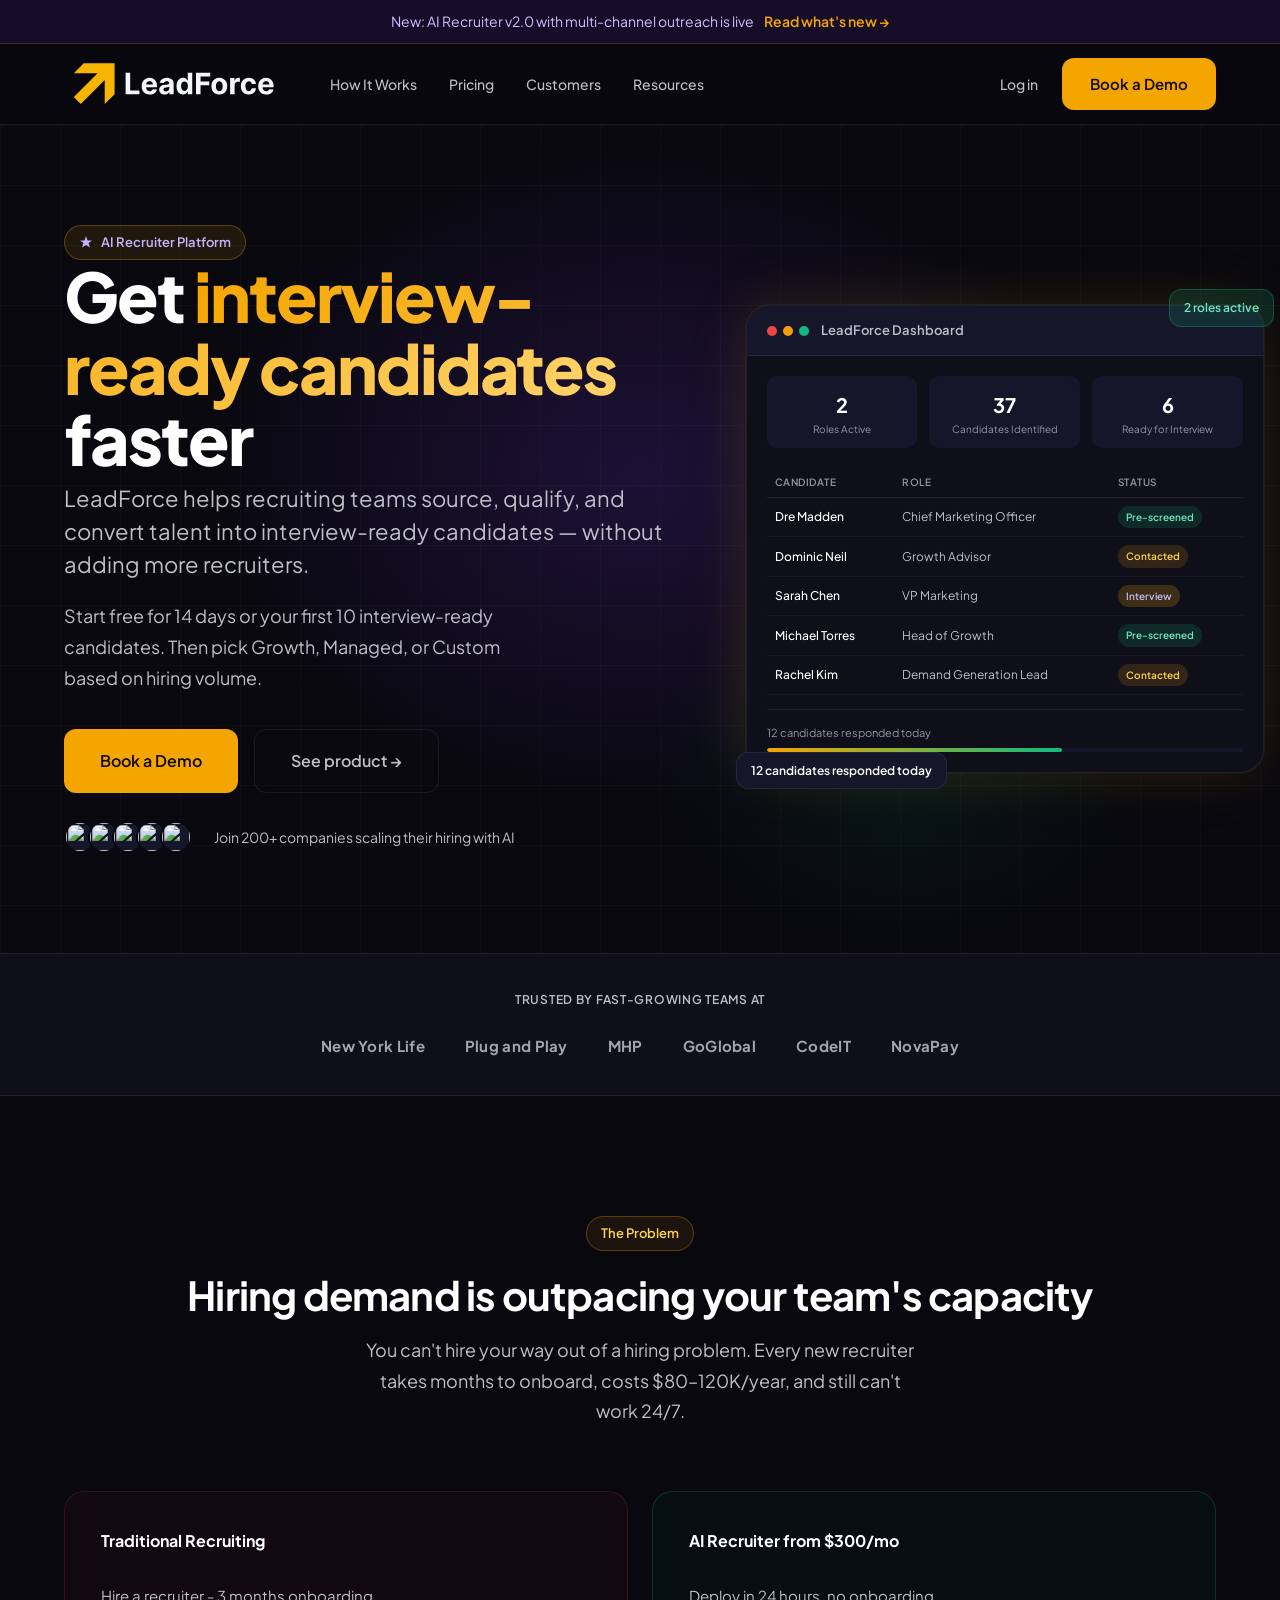
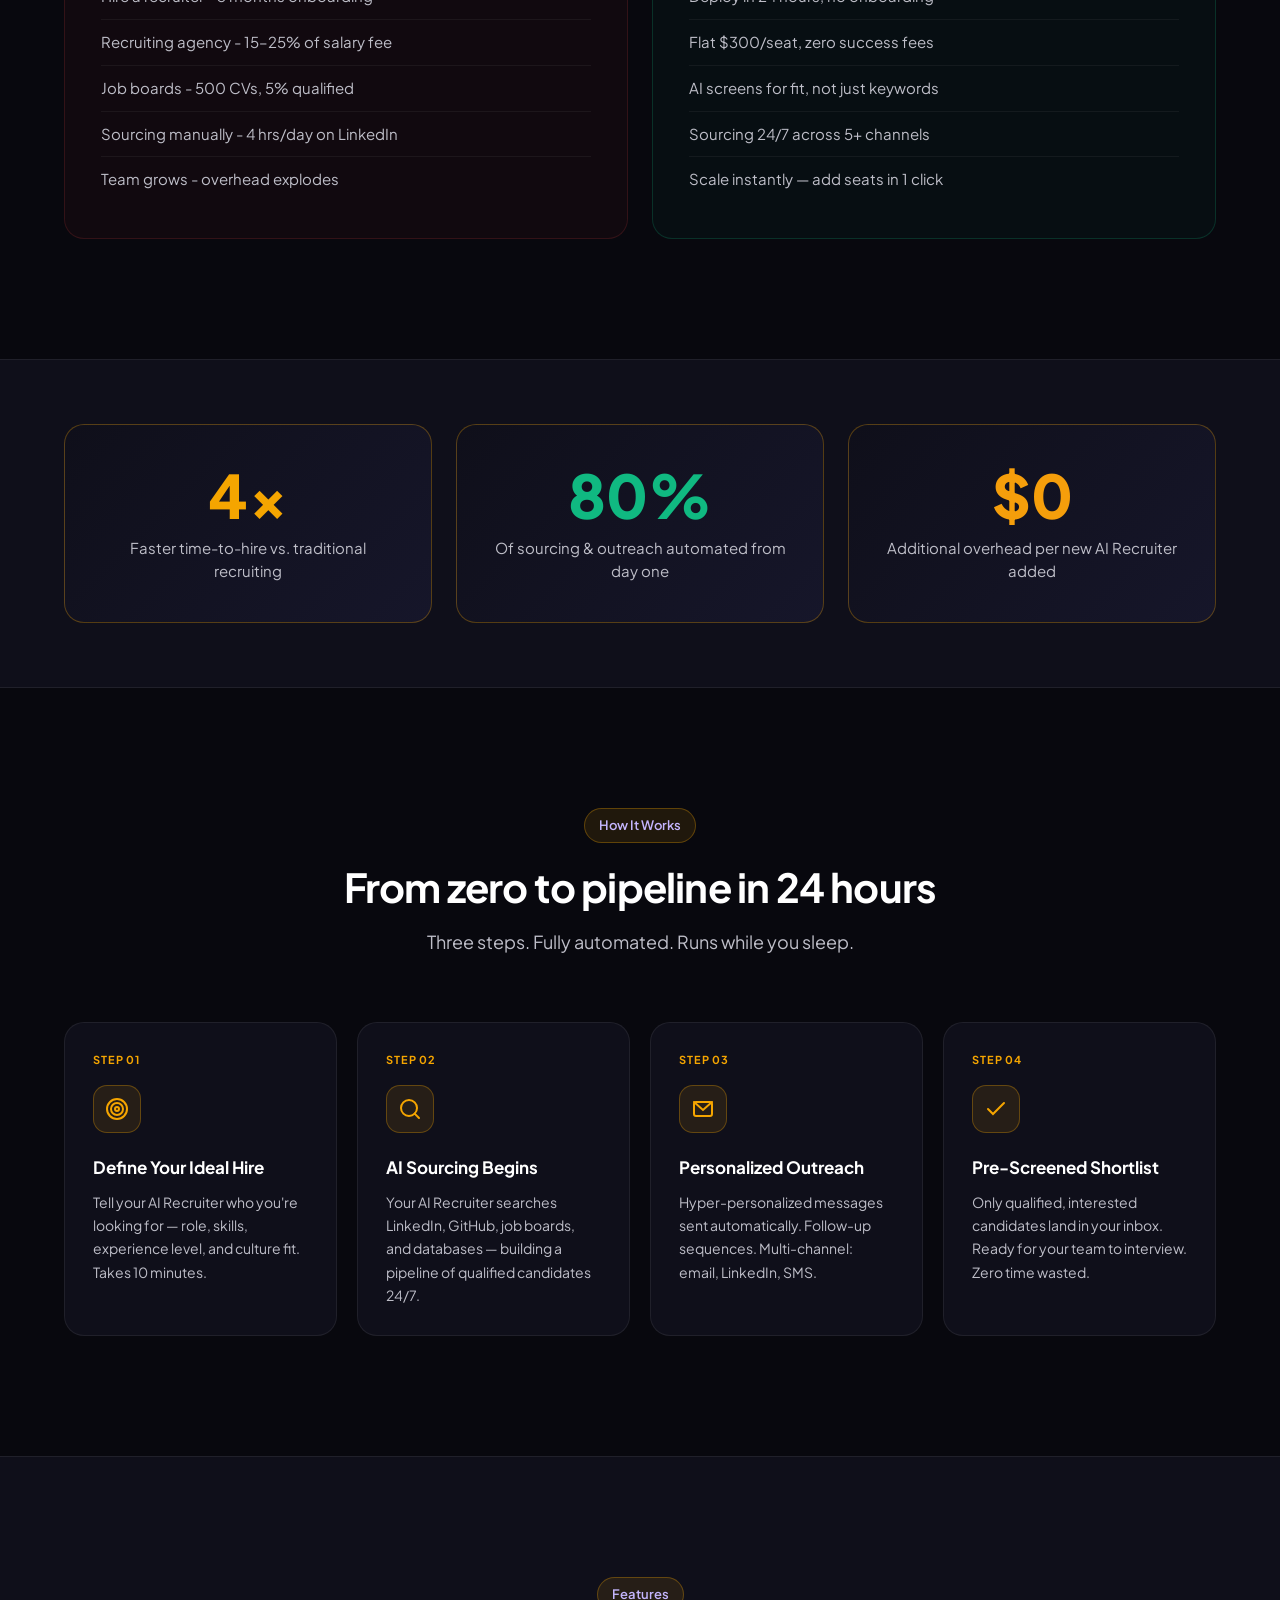
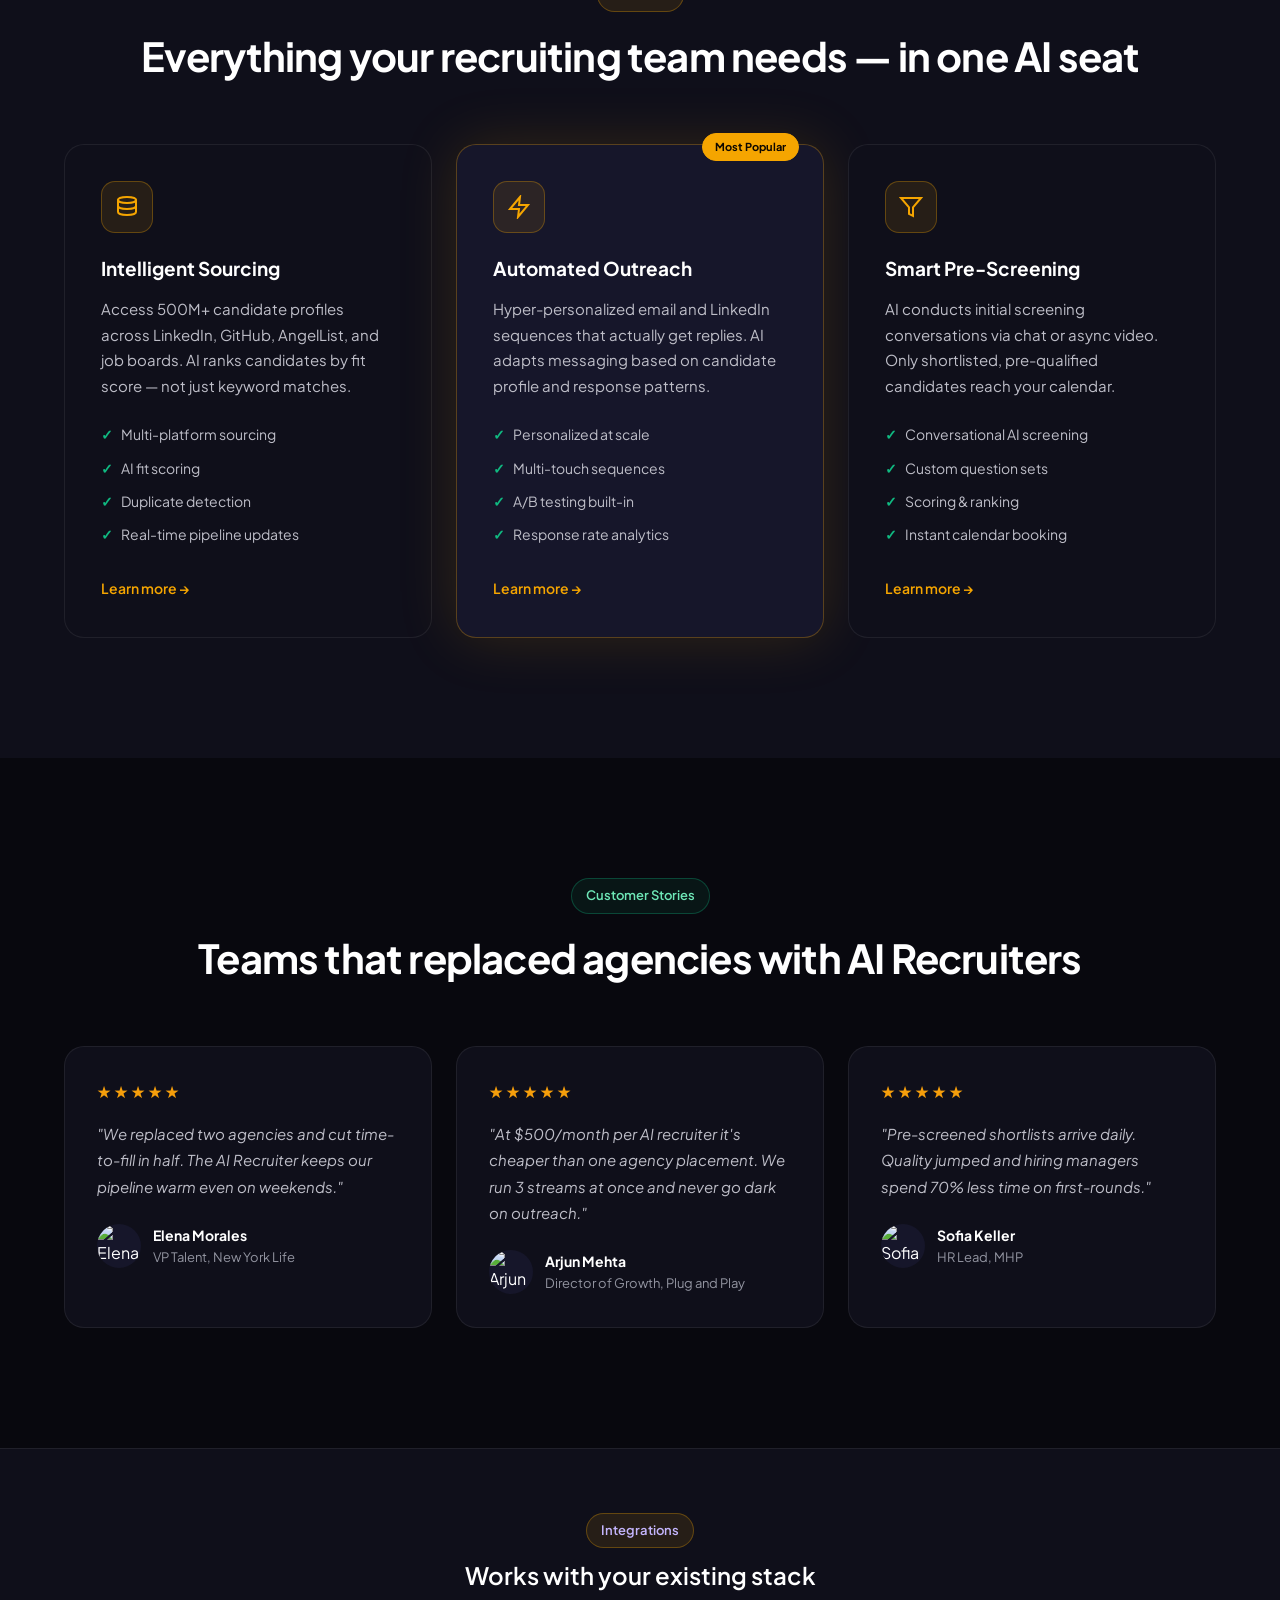
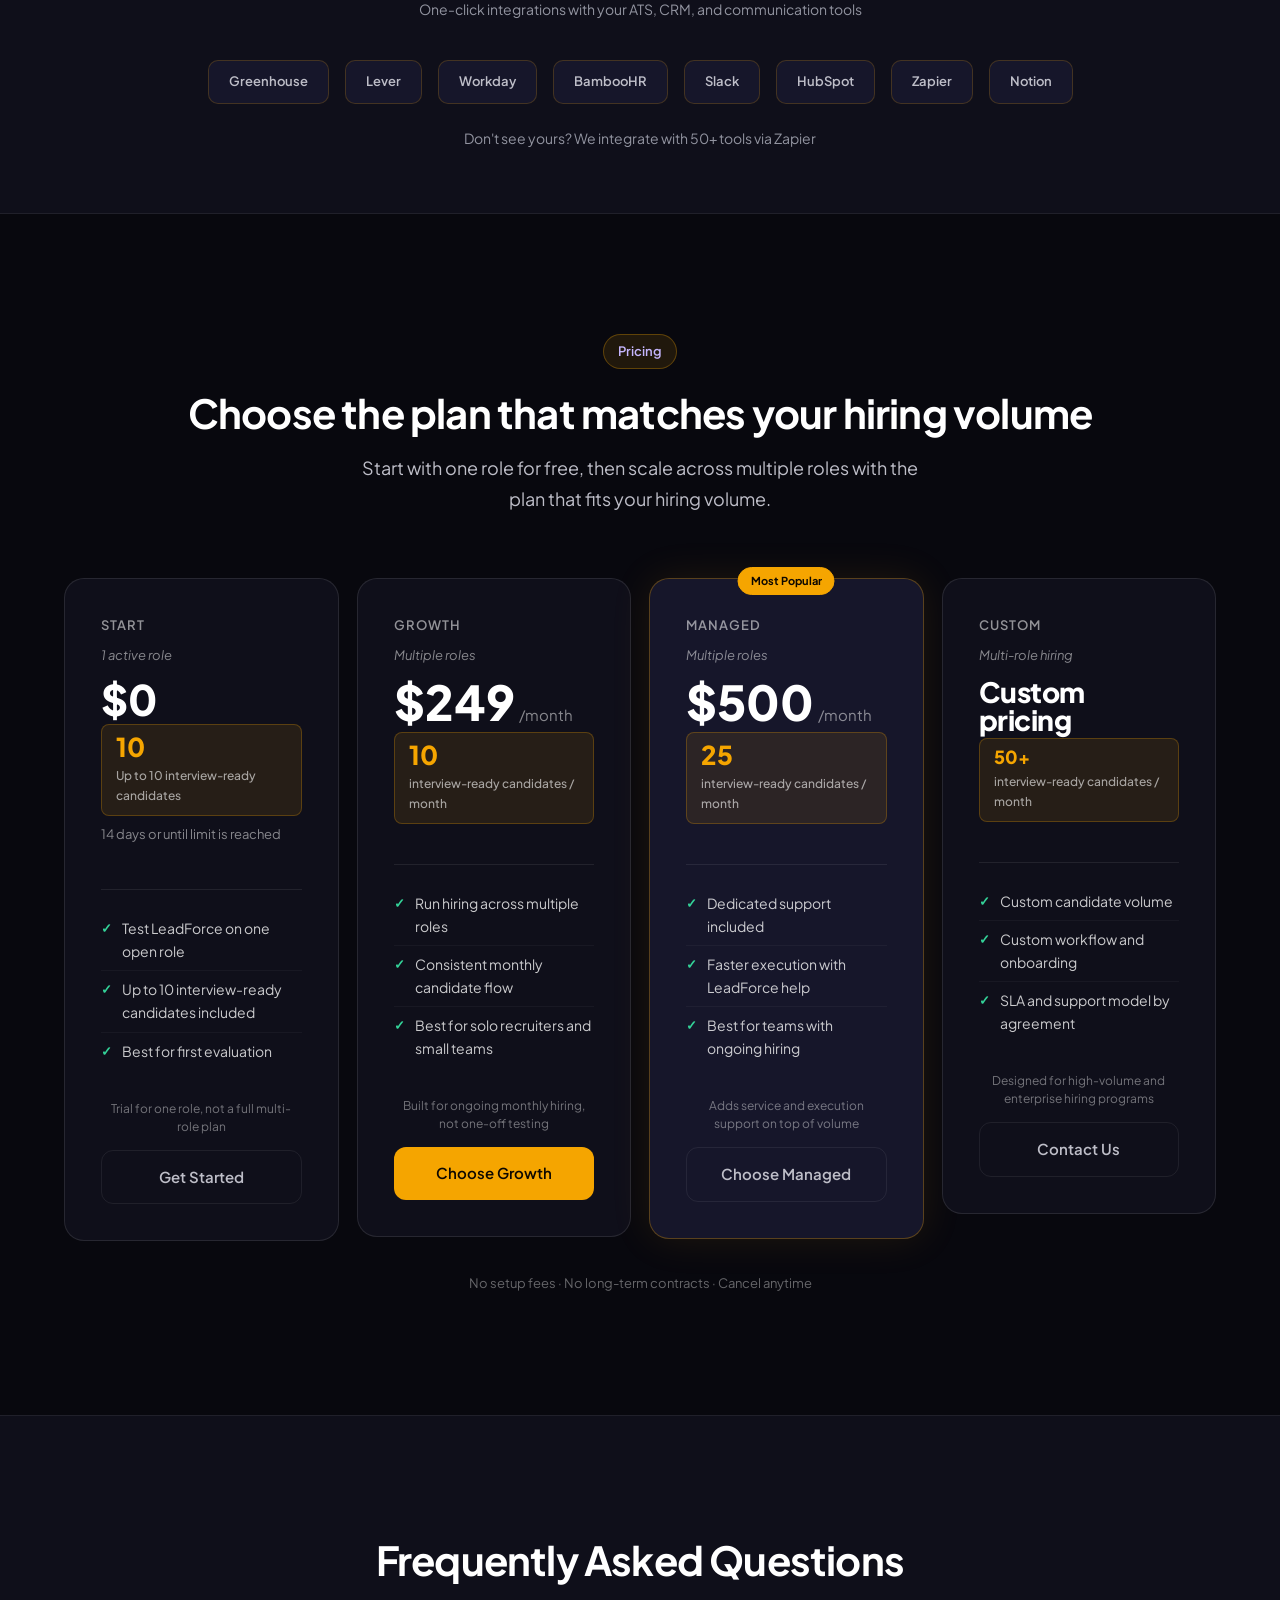
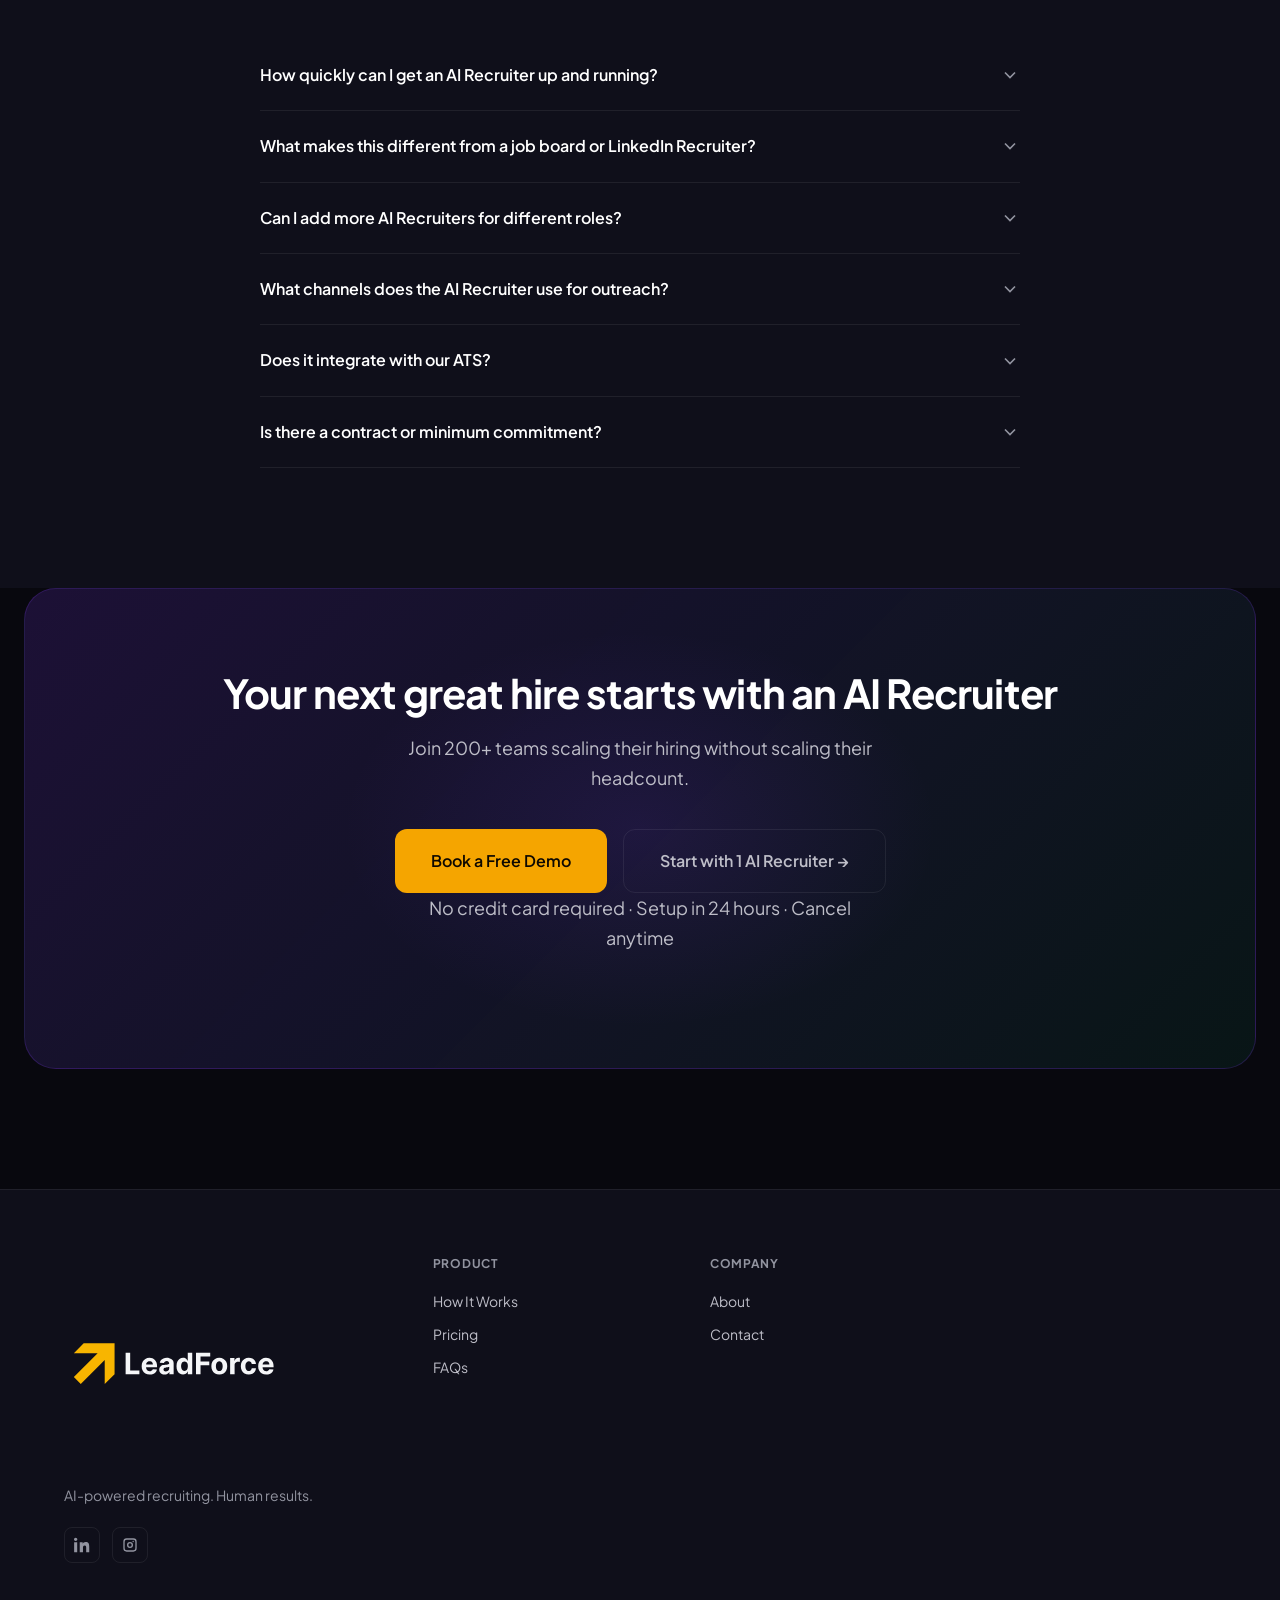
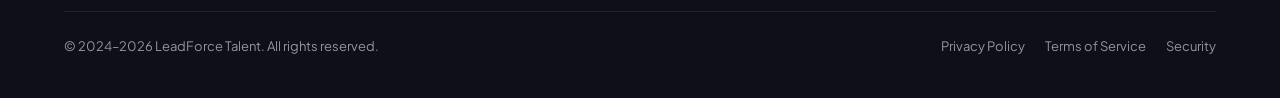
==== commit be2fd2b2: "Update index.html" ====
--- a/index.html
+++ b/index.html
@@ -343,7 +343,7 @@
       </div>
     </div>
     <div class="footer-bottom">
-      <span>&copy; 2024&ndash;2025 LeadForce Talent. All rights reserved.</span>
+      <span>&copy; 2024&ndash;2026 LeadForce Talent. All rights reserved.</span>
       <div class="footer-legal"><a href="privacy.html">Privacy Policy</a><a href="terms.html">Terms of Service</a><a href="index.html#security">Security</a></div>
     </div>
   </div>
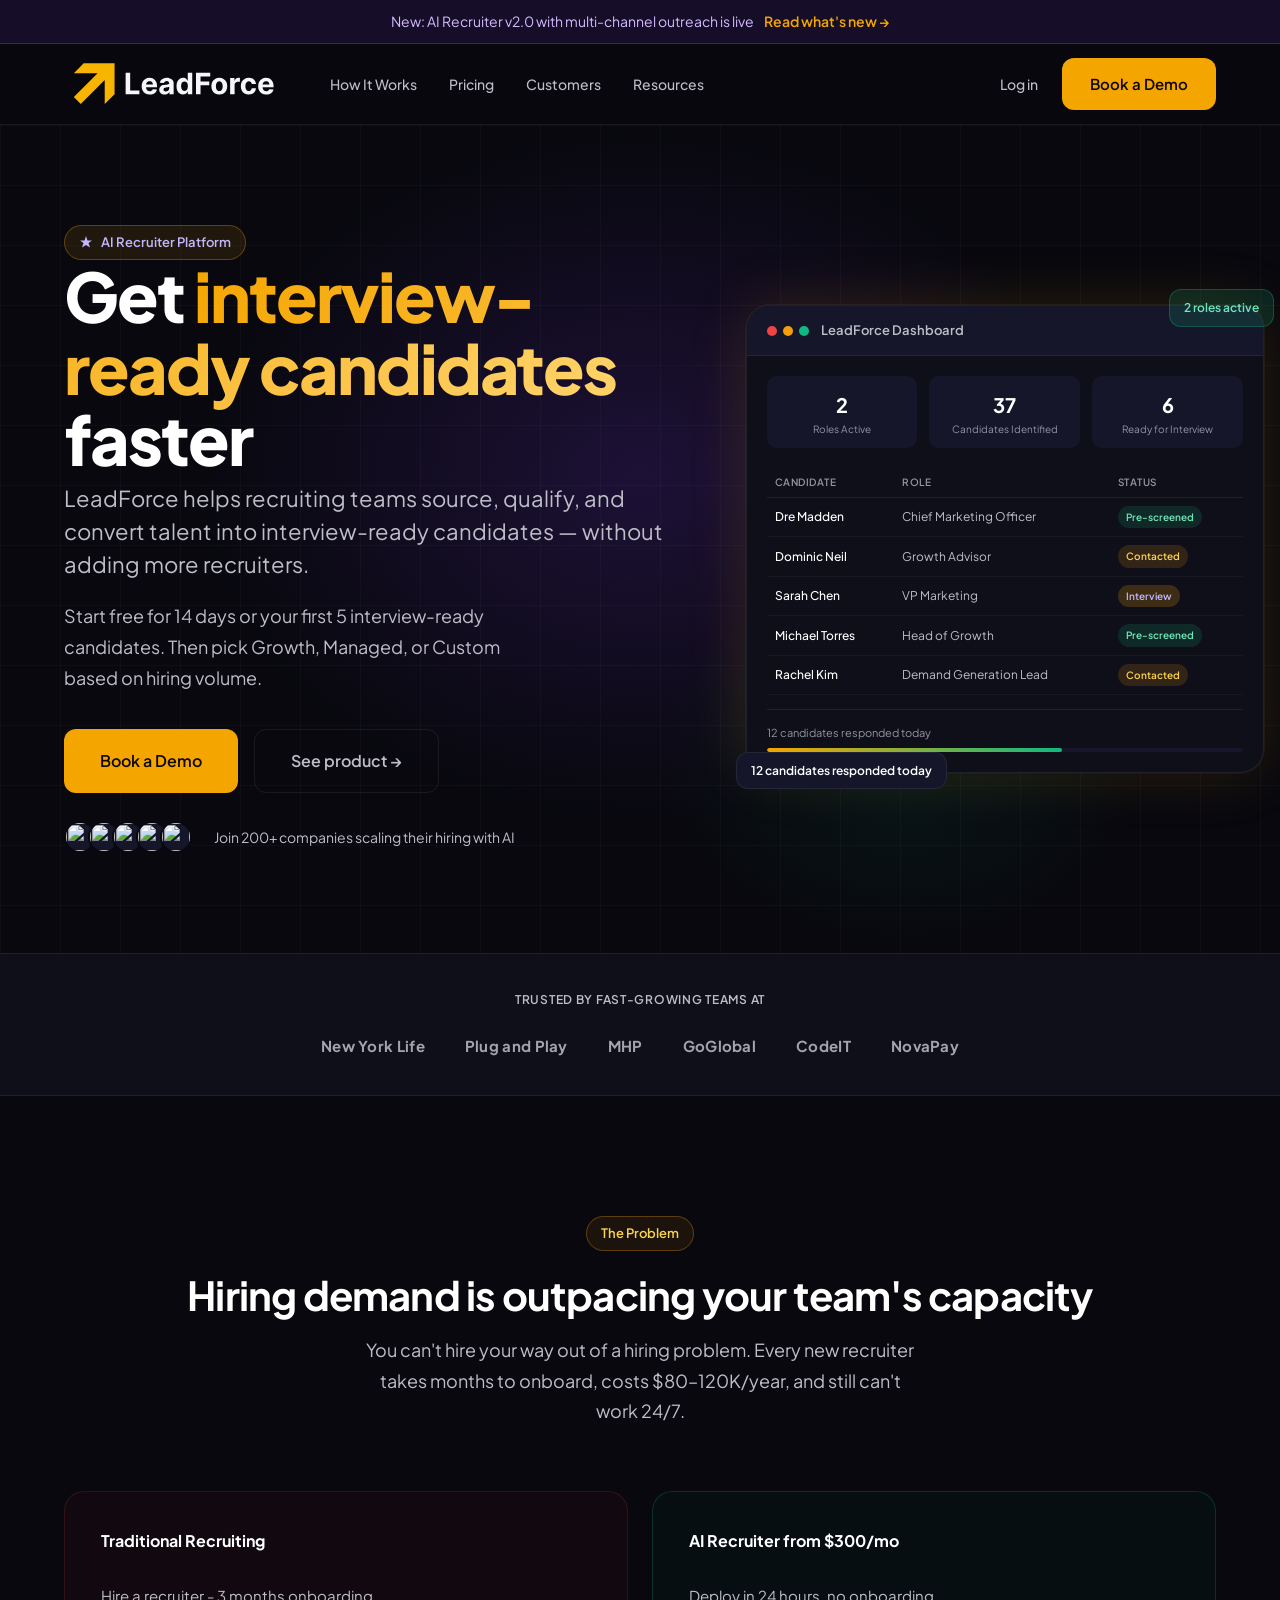
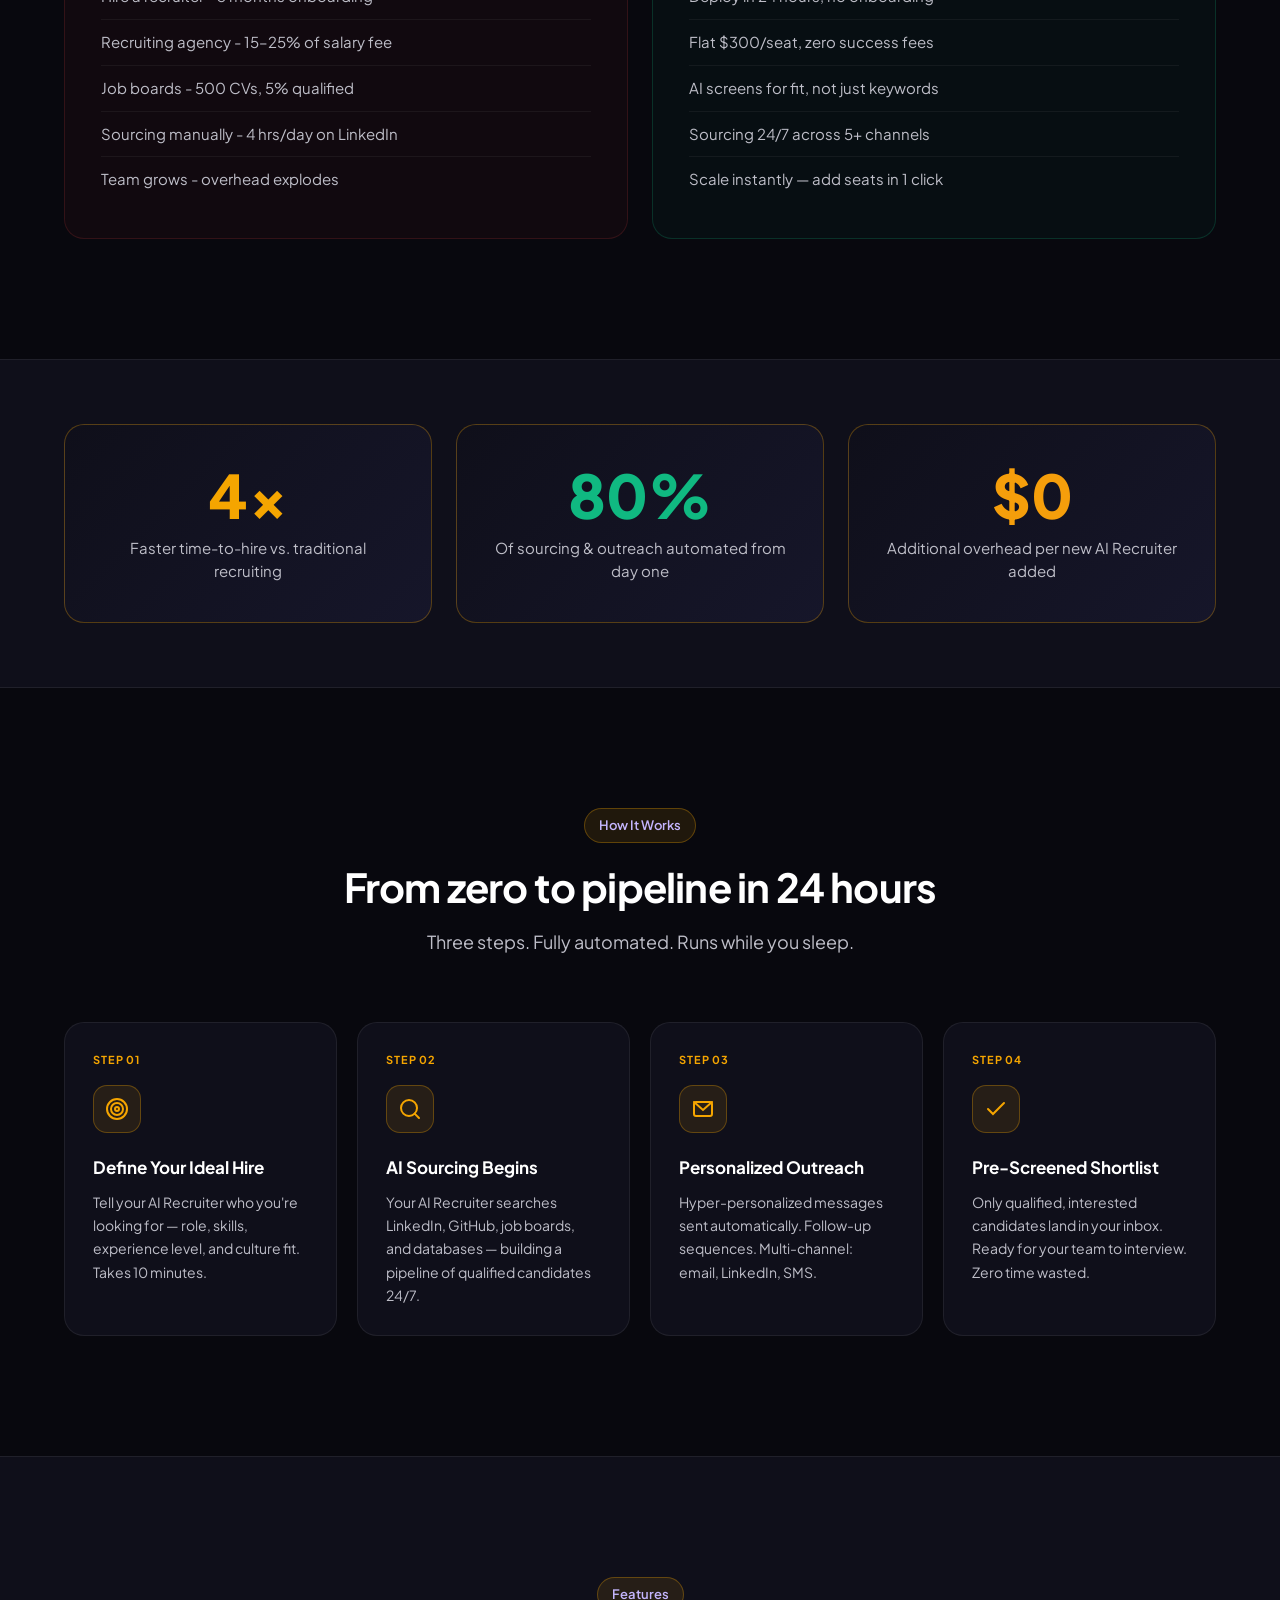
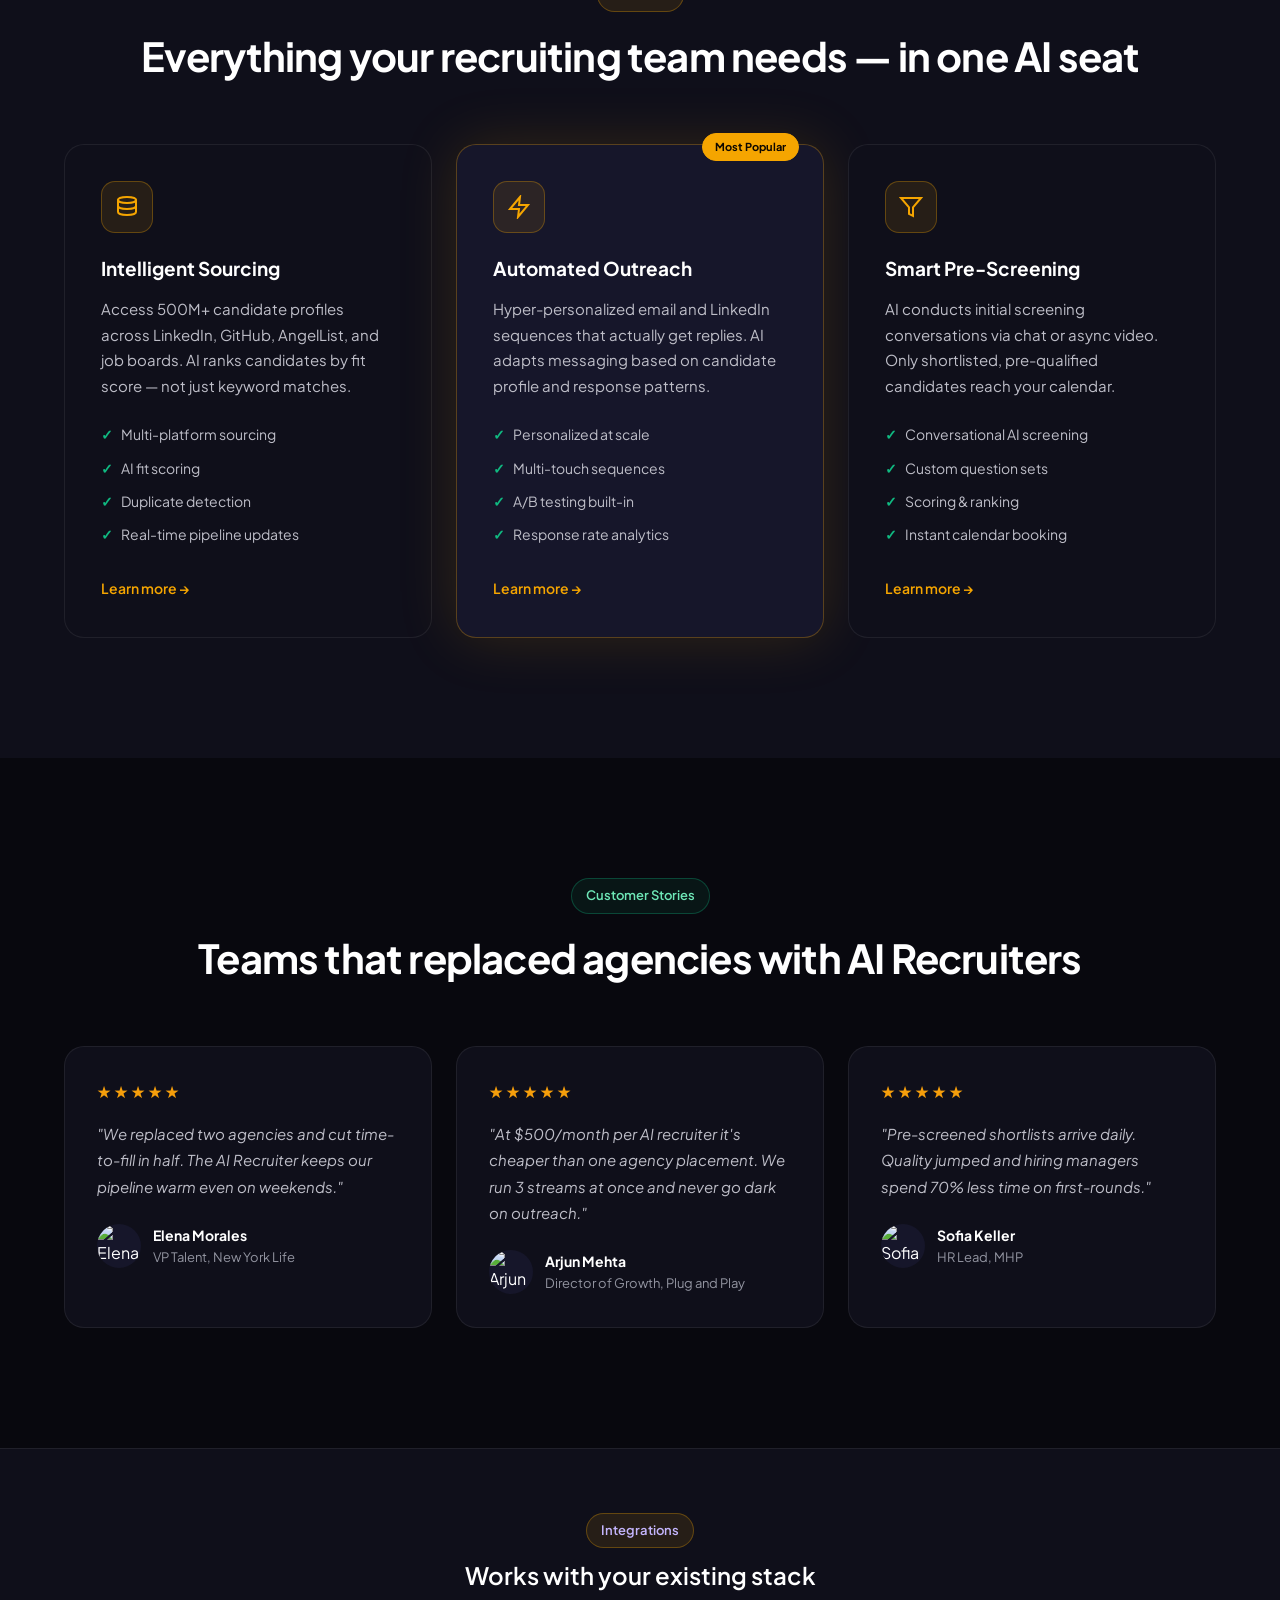
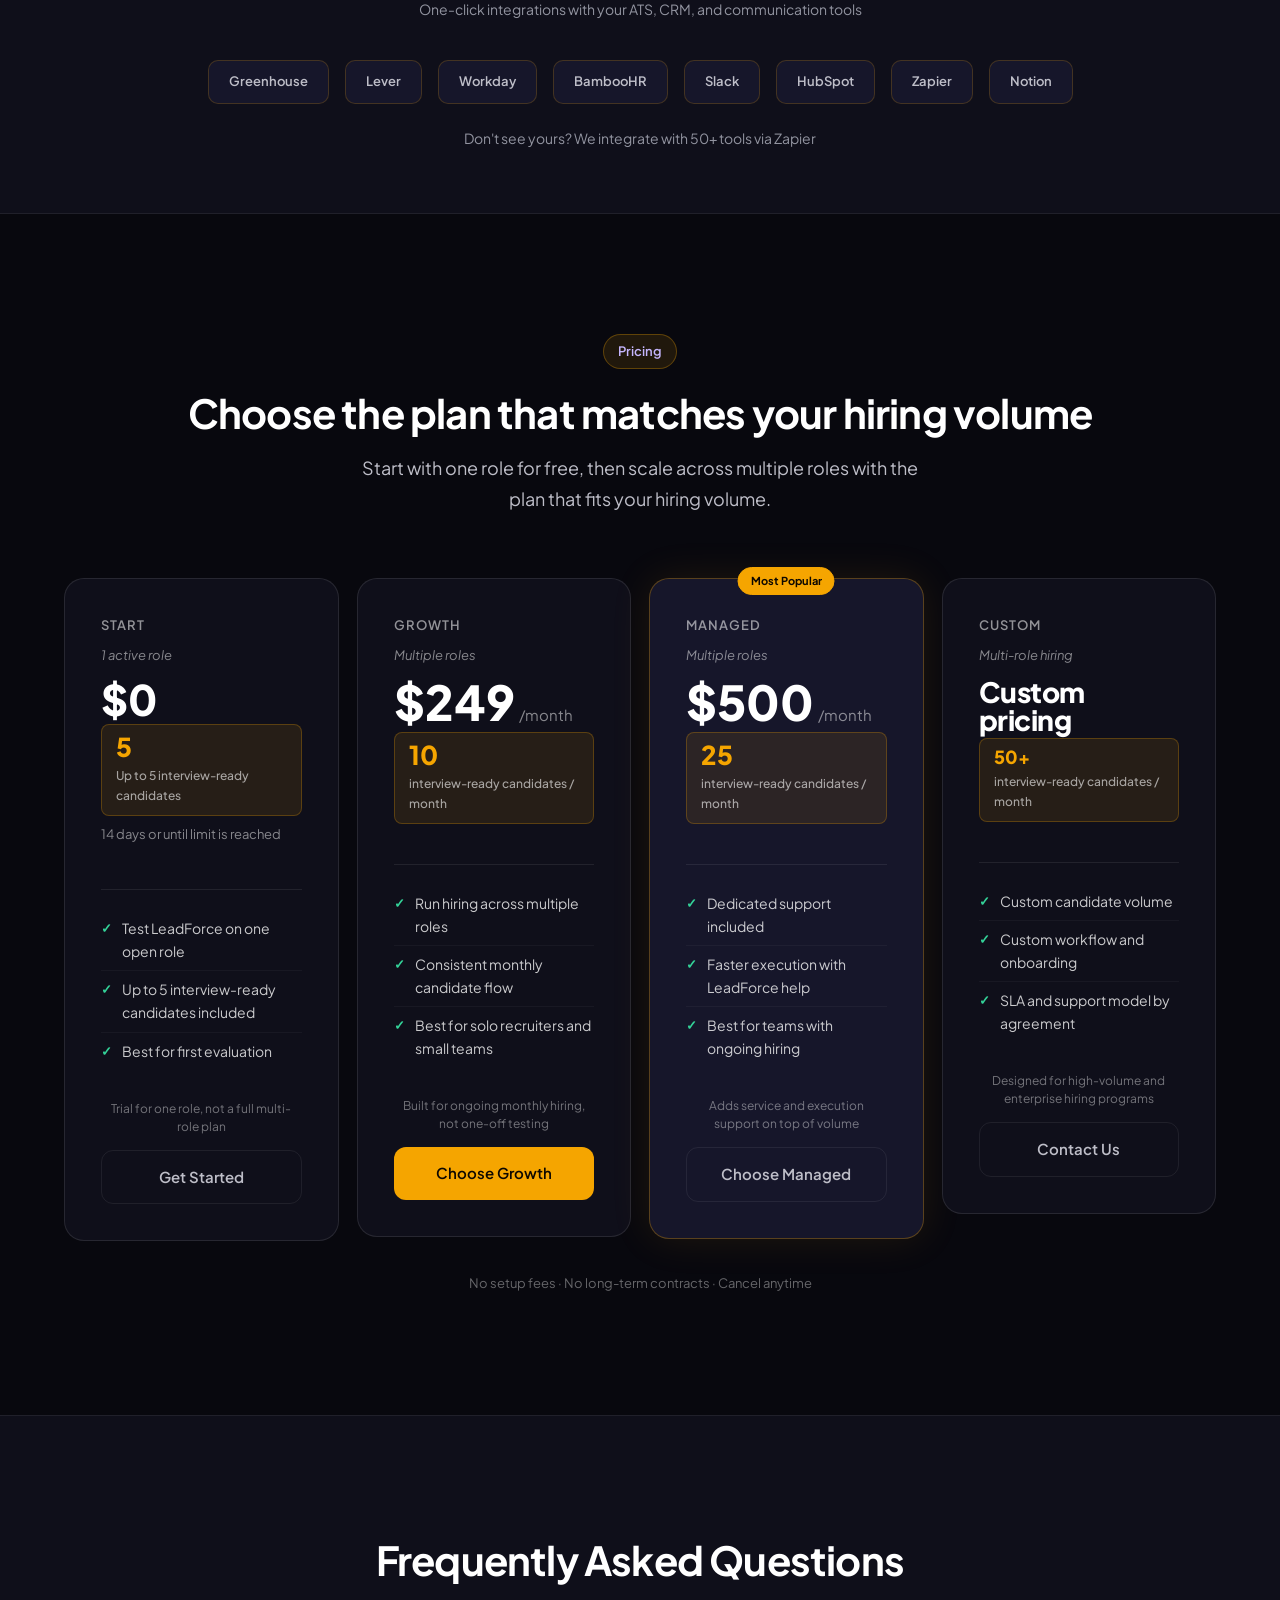
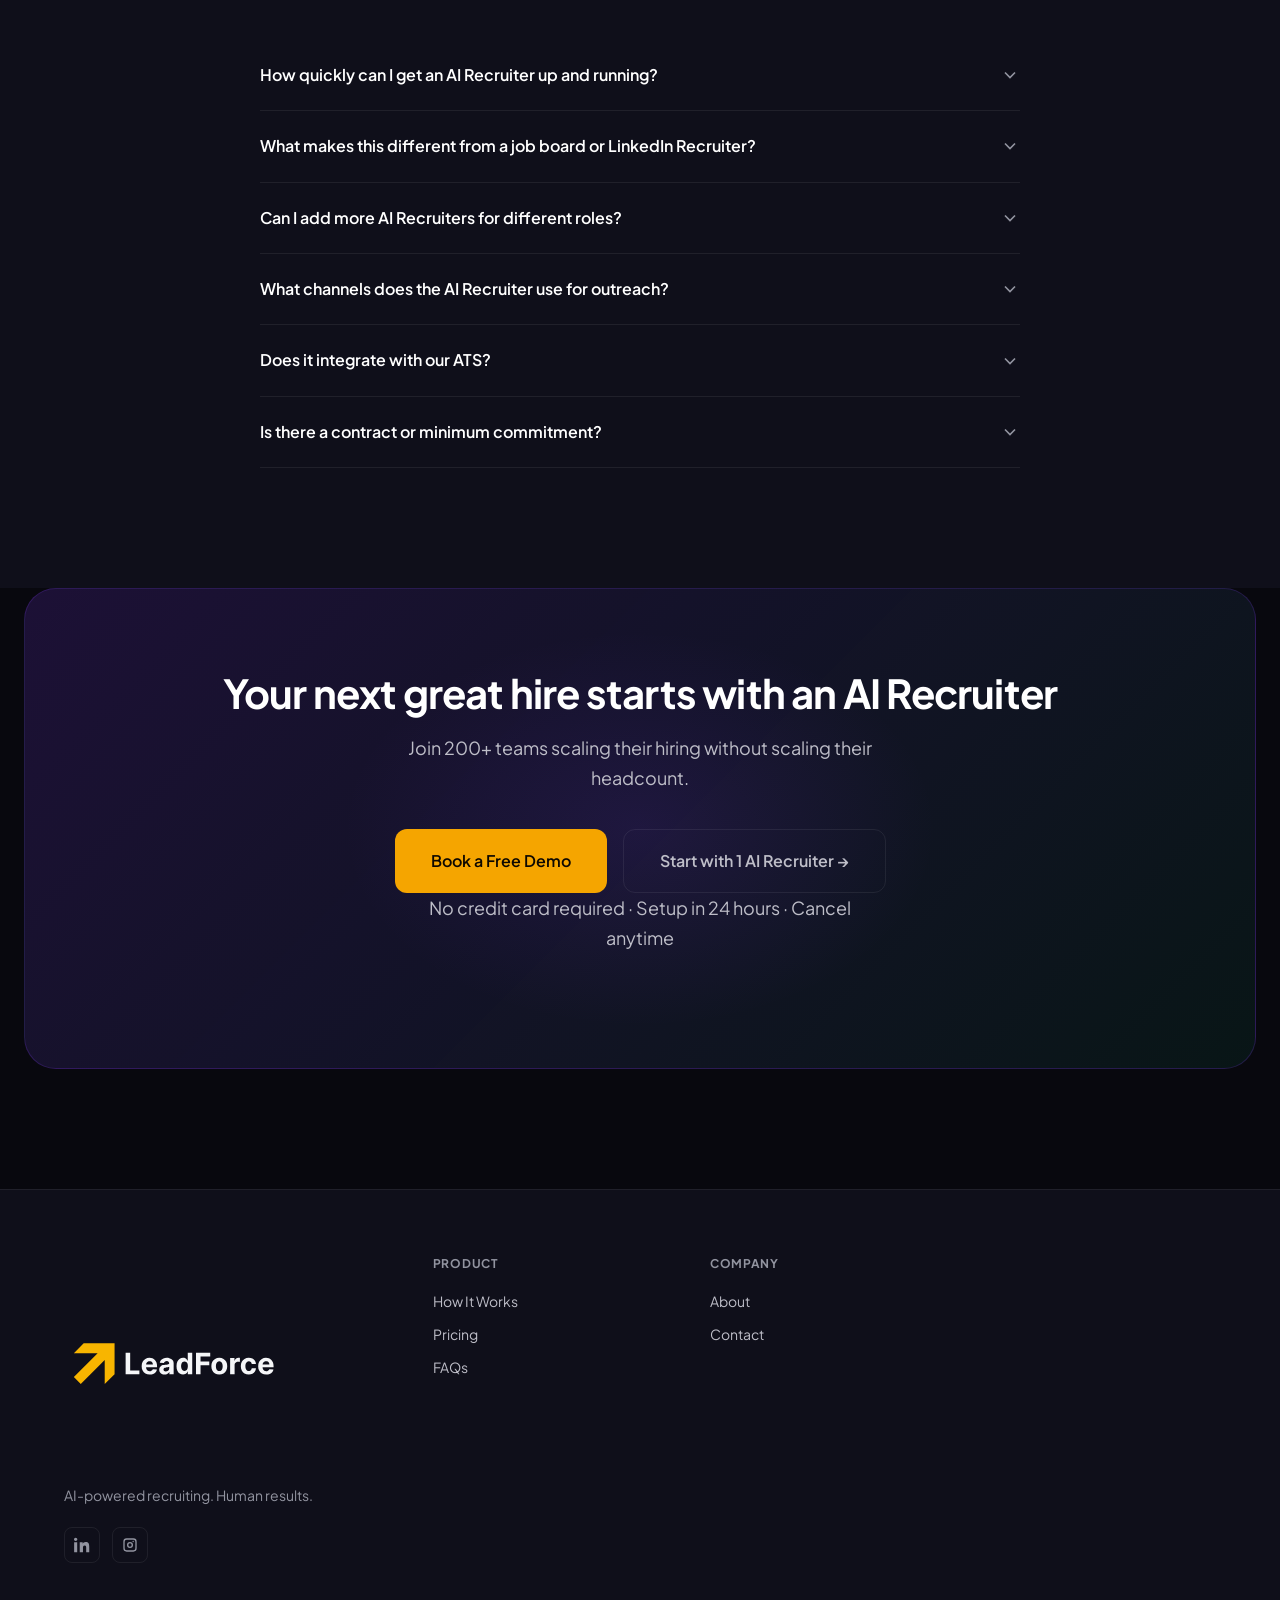
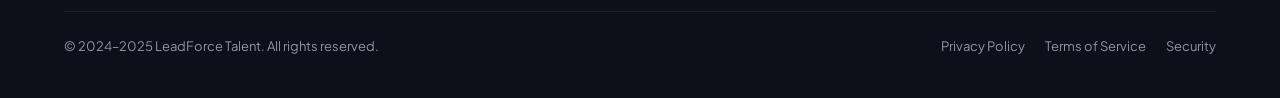
==== commit b24da24b: "Add files via upload" ====
--- a/index.html
+++ b/index.html
@@ -33,7 +33,7 @@
         <a href="#">Resources</a>
       </div>
       <div class="nav-actions">
-        <a href="https://global.leadforcetalent.com/" class="nav-login">Log in</a>
+        <a href="#" class="nav-login">Log in</a>
         <a href="https://calendly.com/lftw/leadforcetalent-meeting" class="btn btn-primary">Book a Demo</a>
         <button class="nav-hamburger"><span></span><span></span><span></span></button>
       </div>
@@ -44,7 +44,7 @@
     <a href="pricing.html">Pricing</a>
     <a href="#">Customers</a>
     <a href="#">Resources</a>
-    <a href="https://global.leadforcetalent.com/" class="nav-login">Log in</a>
+    <a href="#" class="nav-login">Log in</a>
     <a href="https://calendly.com/lftw/leadforcetalent-meeting" class="btn btn-primary btn-full">Book a Demo</a>
   </div>
 </header>
@@ -57,7 +57,7 @@
         <div class="hero-badge reveal"><span class="badge"><svg width="14" height="14" viewBox="0 0 14 14" fill="none"><path d="M7 1L8.5 5.5H13L9.5 8L11 12.5L7 10L3 12.5L4.5 8L1 5.5H5.5L7 1Z" fill="#C4B5FD"/></svg>AI Recruiter Platform</span></div>
         <h1 class="hero-h1 reveal reveal-delay-1">Get <span class="gradient-text">interview-ready candidates</span> faster</h1>
         <p class="hero-h1-sub reveal reveal-delay-1">LeadForce helps recruiting teams source, qualify, and convert talent into interview-ready candidates &mdash; without adding more recruiters.</p>
-        <p class="hero-sub reveal reveal-delay-2">Start free for 14 days or your first 10 interview-ready candidates. Then pick Growth, Managed, or Custom based on hiring volume.</p>
+        <p class="hero-sub reveal reveal-delay-2">Start free for 14 days or your first 5 interview-ready candidates. Then pick Growth, Managed, or Custom based on hiring volume.</p>
         <div class="hero-ctas reveal reveal-delay-3">
           <a href="https://calendly.com/lftw/leadforcetalent-meeting" class="btn btn-primary btn-lg">Book a Demo</a>
           <a href="https://global.leadforcetalent.com/" class="btn btn-ghost btn-lg" target="_blank" rel="noopener">See product &rarr;</a>
@@ -247,10 +247,10 @@
         <div class="pricing-name">Start</div>
         <div class="pricing-plan-sub">1 active role</div>
         <div class="pricing-price-row"><span class="pricing-amount" style="font-size:42px;">$0</span></div>
-        <div class="pricing-cand-chip"><span class="pricing-cand-num">10</span><span class="pricing-cand-label">Up to 10 interview-ready candidates</span></div>
+        <div class="pricing-cand-chip"><span class="pricing-cand-num">5</span><span class="pricing-cand-label">Up to 5 interview-ready candidates</span></div>
         <div class="pricing-sub" style="margin-top:-12px;">14 days or until limit is reached</div>
         <hr class="pricing-divider">
-        <ul class="pricing-features"><li>Test LeadForce on one open role</li><li>Up to 10 interview-ready candidates included</li><li>Best for first evaluation</li></ul>
+        <ul class="pricing-features"><li>Test LeadForce on one open role</li><li>Up to 5 interview-ready candidates included</li><li>Best for first evaluation</li></ul>
         <div class="pricing-bottom-note">Trial for one role, not a full multi-role plan</div>
         <a href="https://calendly.com/lftw/leadforcetalent-meeting" class="btn btn-ghost btn-full">Get Started</a>
       </div>
@@ -343,7 +343,7 @@
       </div>
     </div>
     <div class="footer-bottom">
-      <span>&copy; 2024&ndash;2026 LeadForce Talent. All rights reserved.</span>
+      <span>&copy; 2024&ndash;2025 LeadForce Talent. All rights reserved.</span>
       <div class="footer-legal"><a href="privacy.html">Privacy Policy</a><a href="terms.html">Terms of Service</a><a href="index.html#security">Security</a></div>
     </div>
   </div>
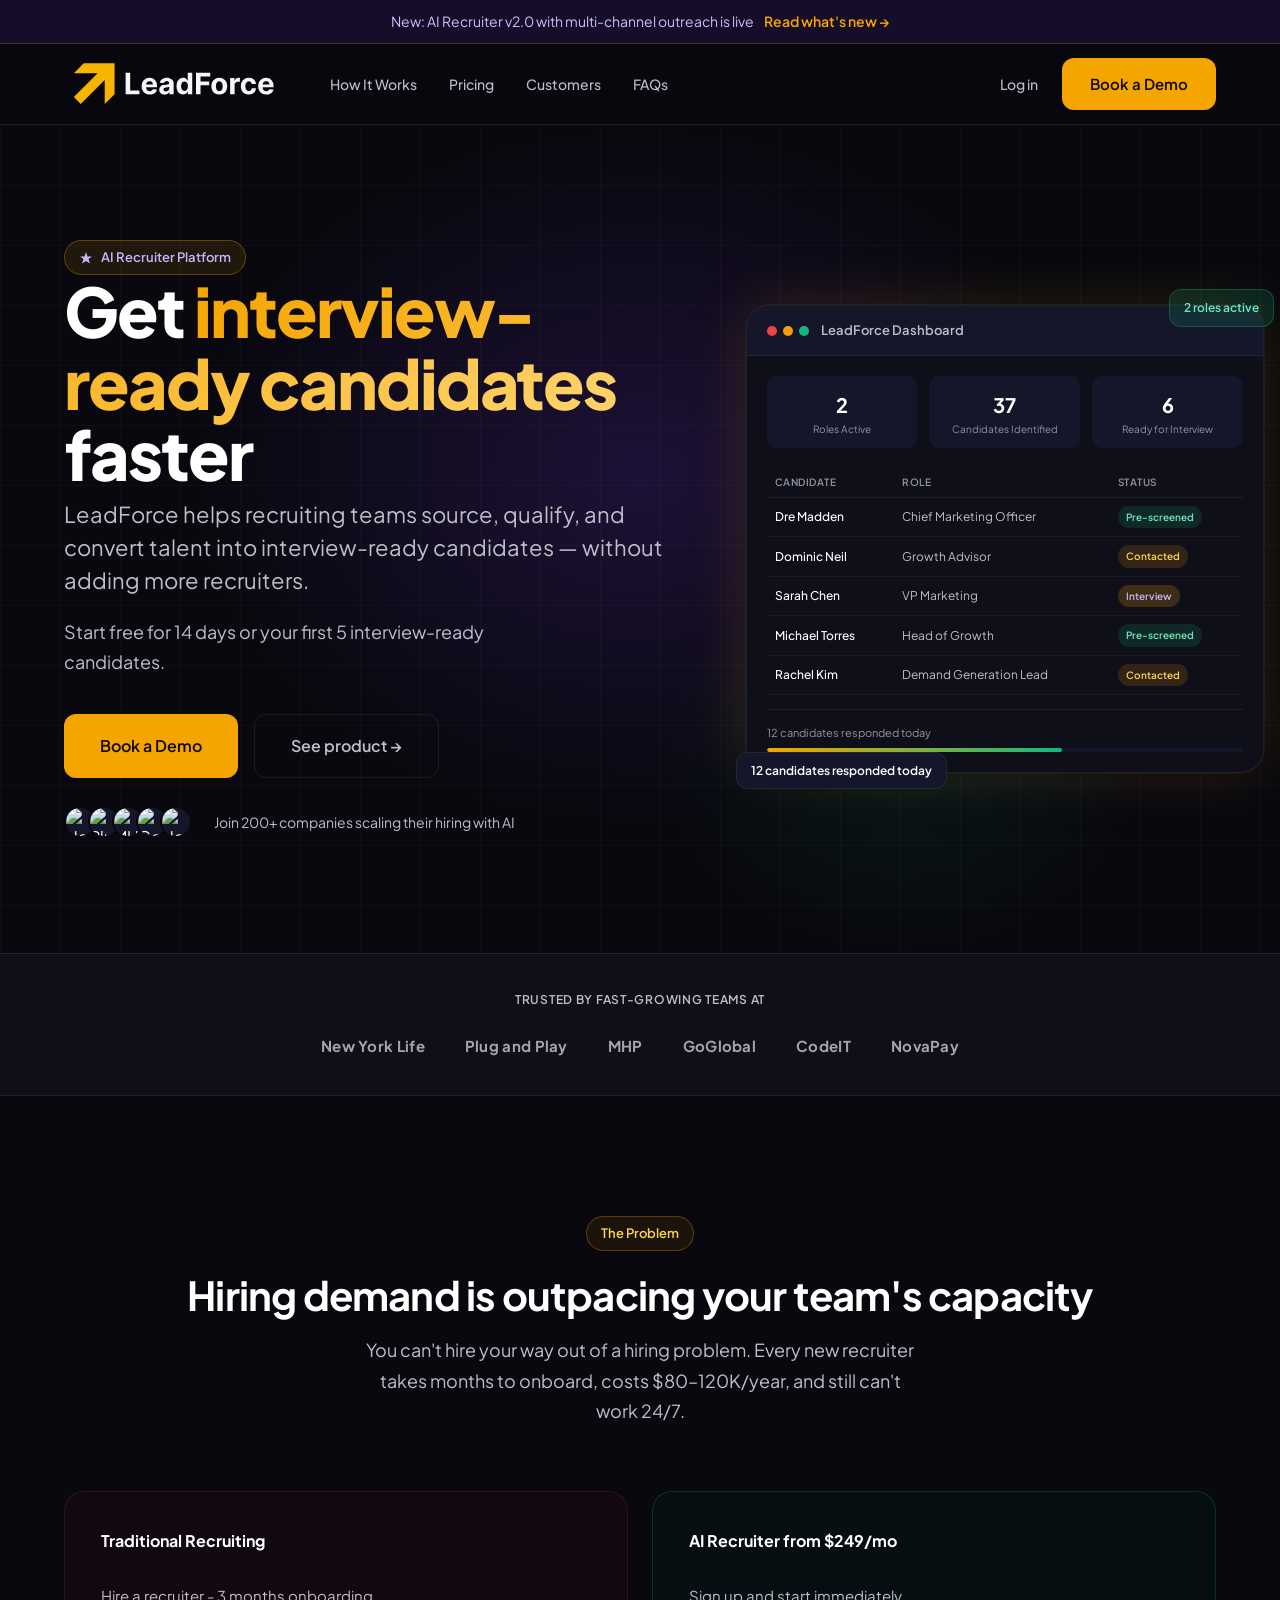
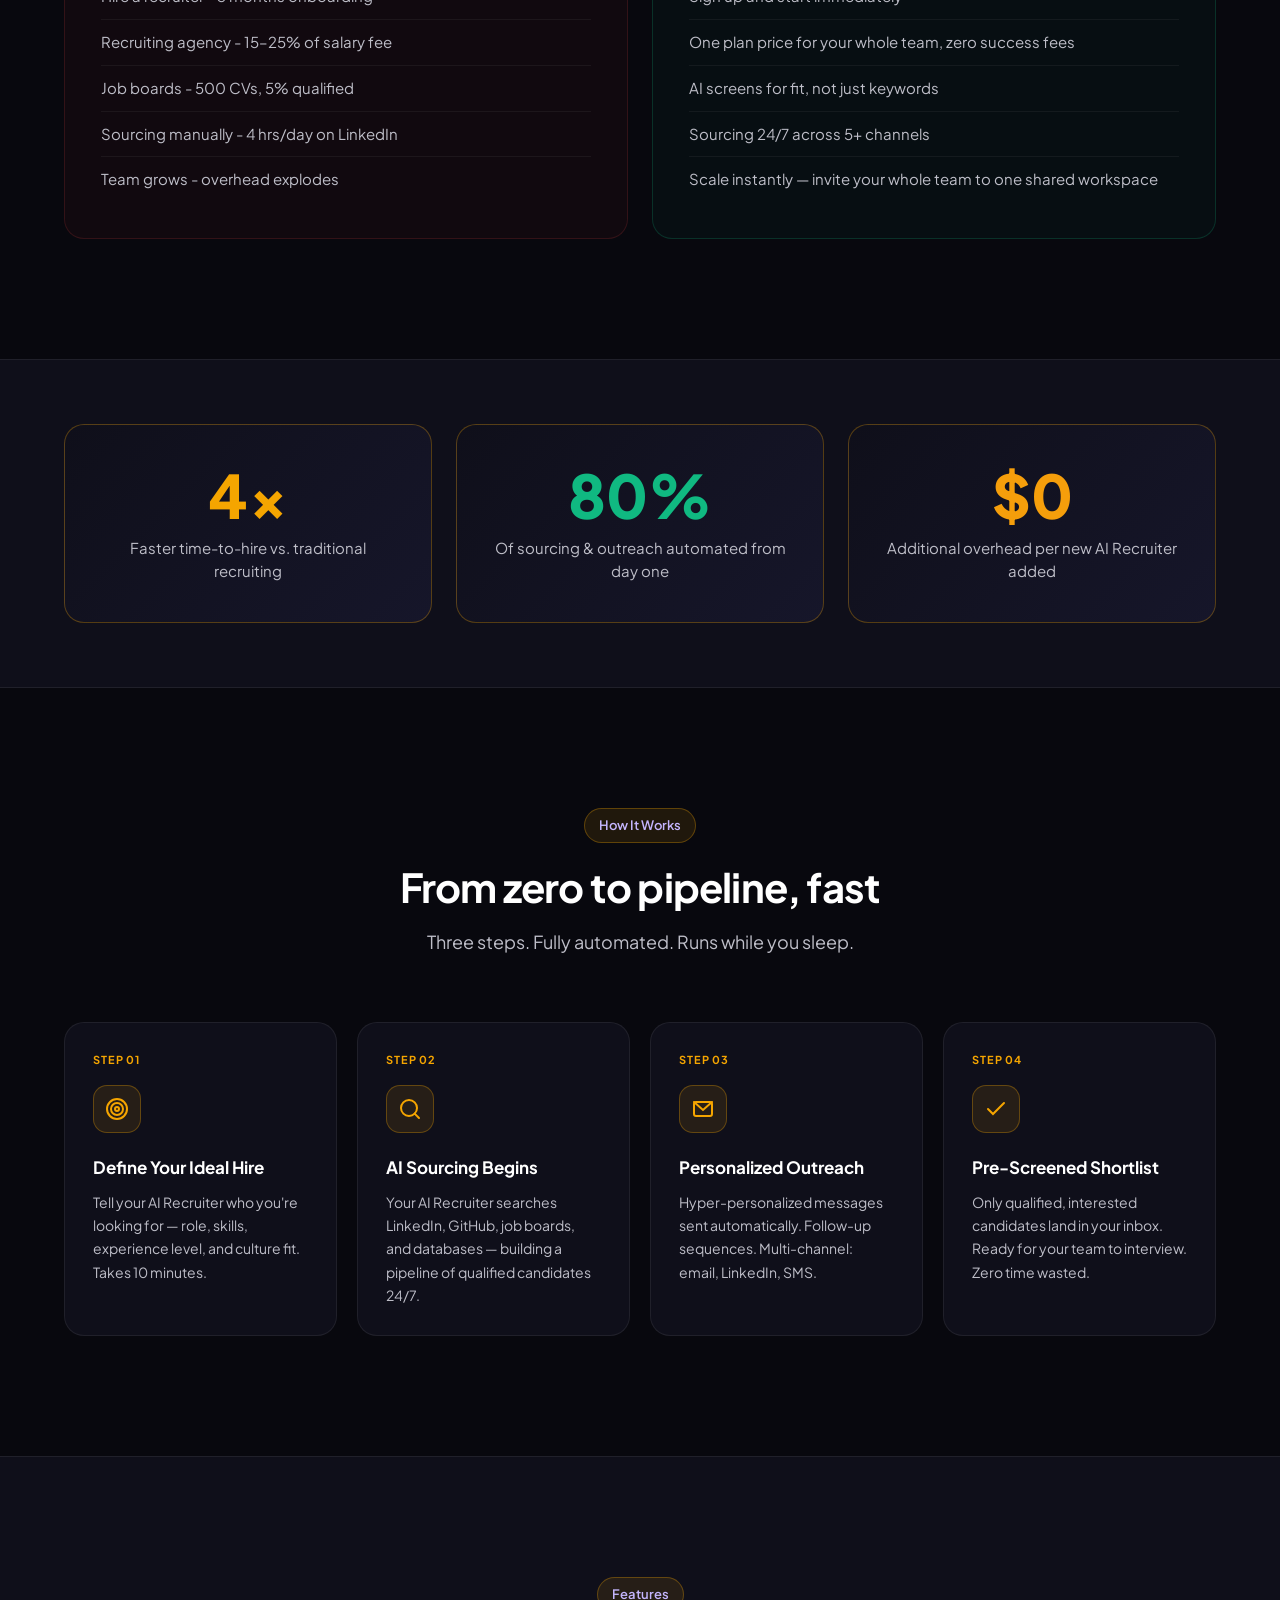
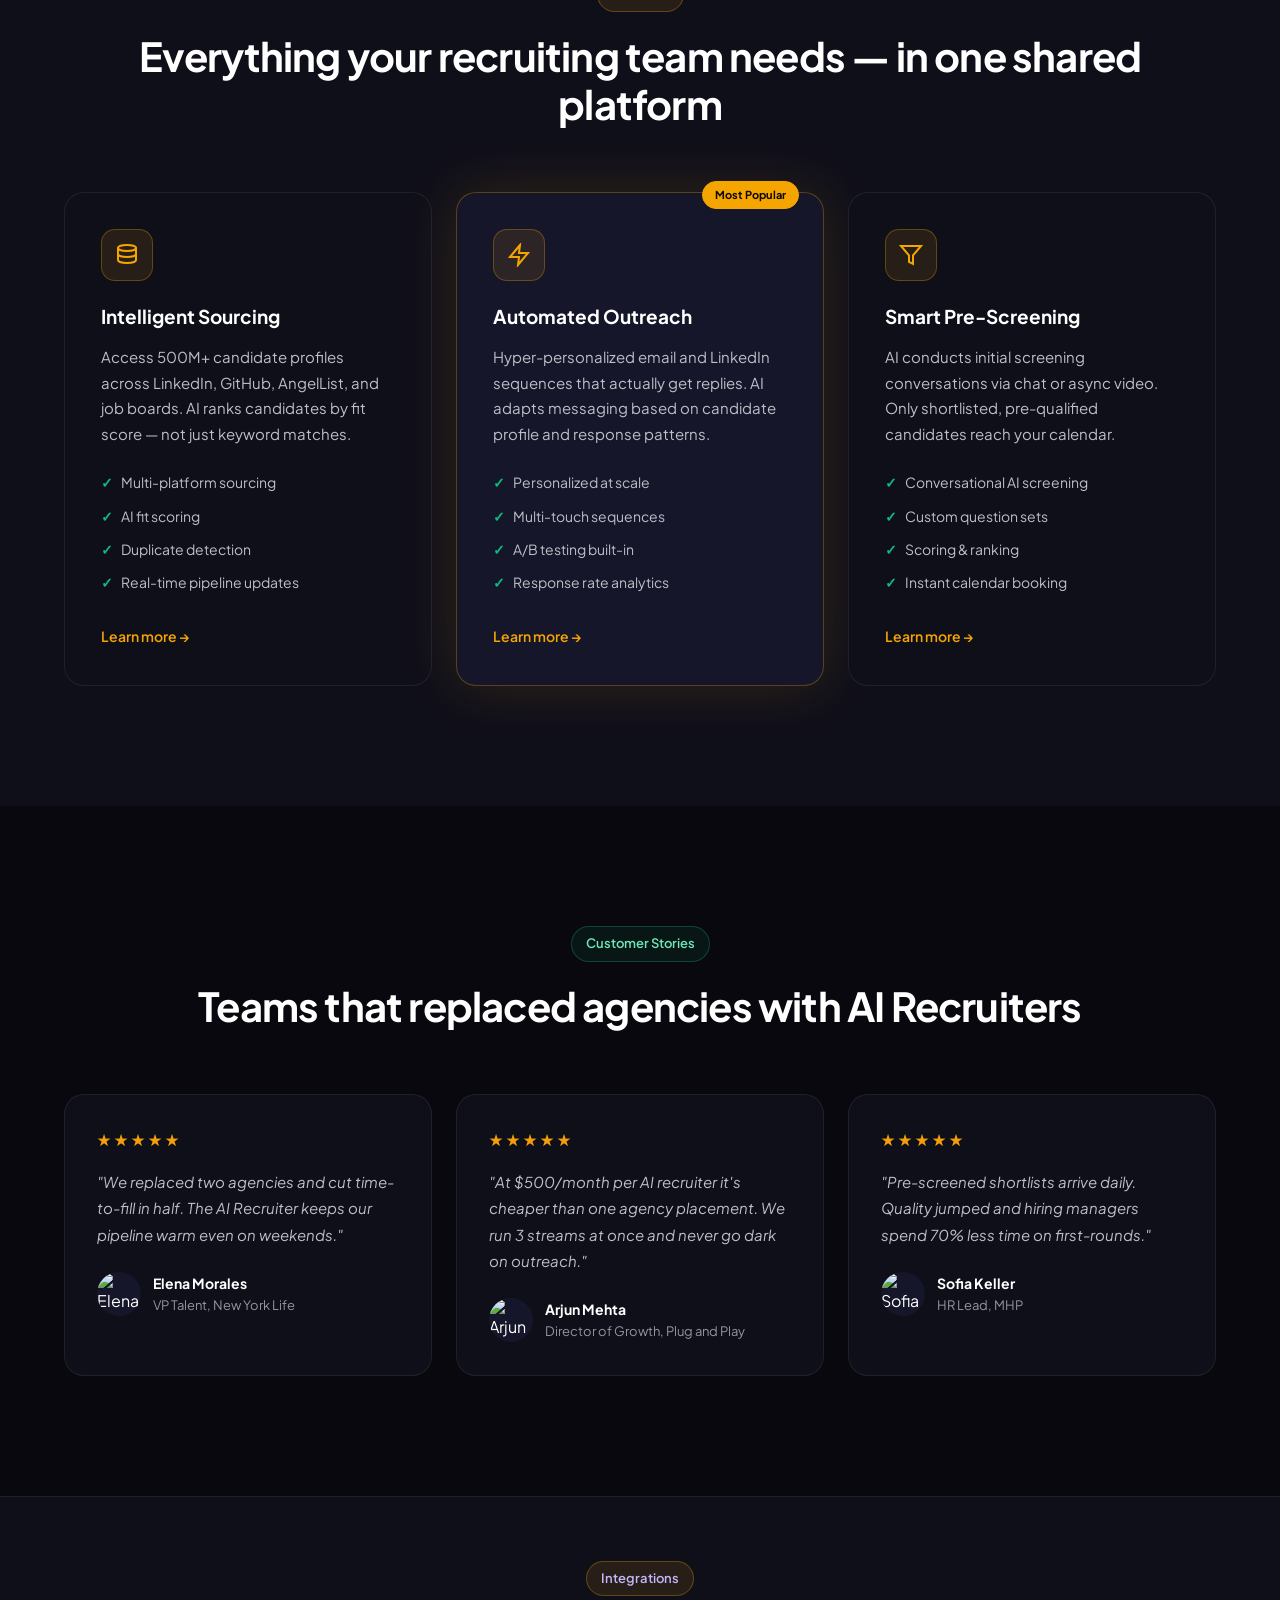
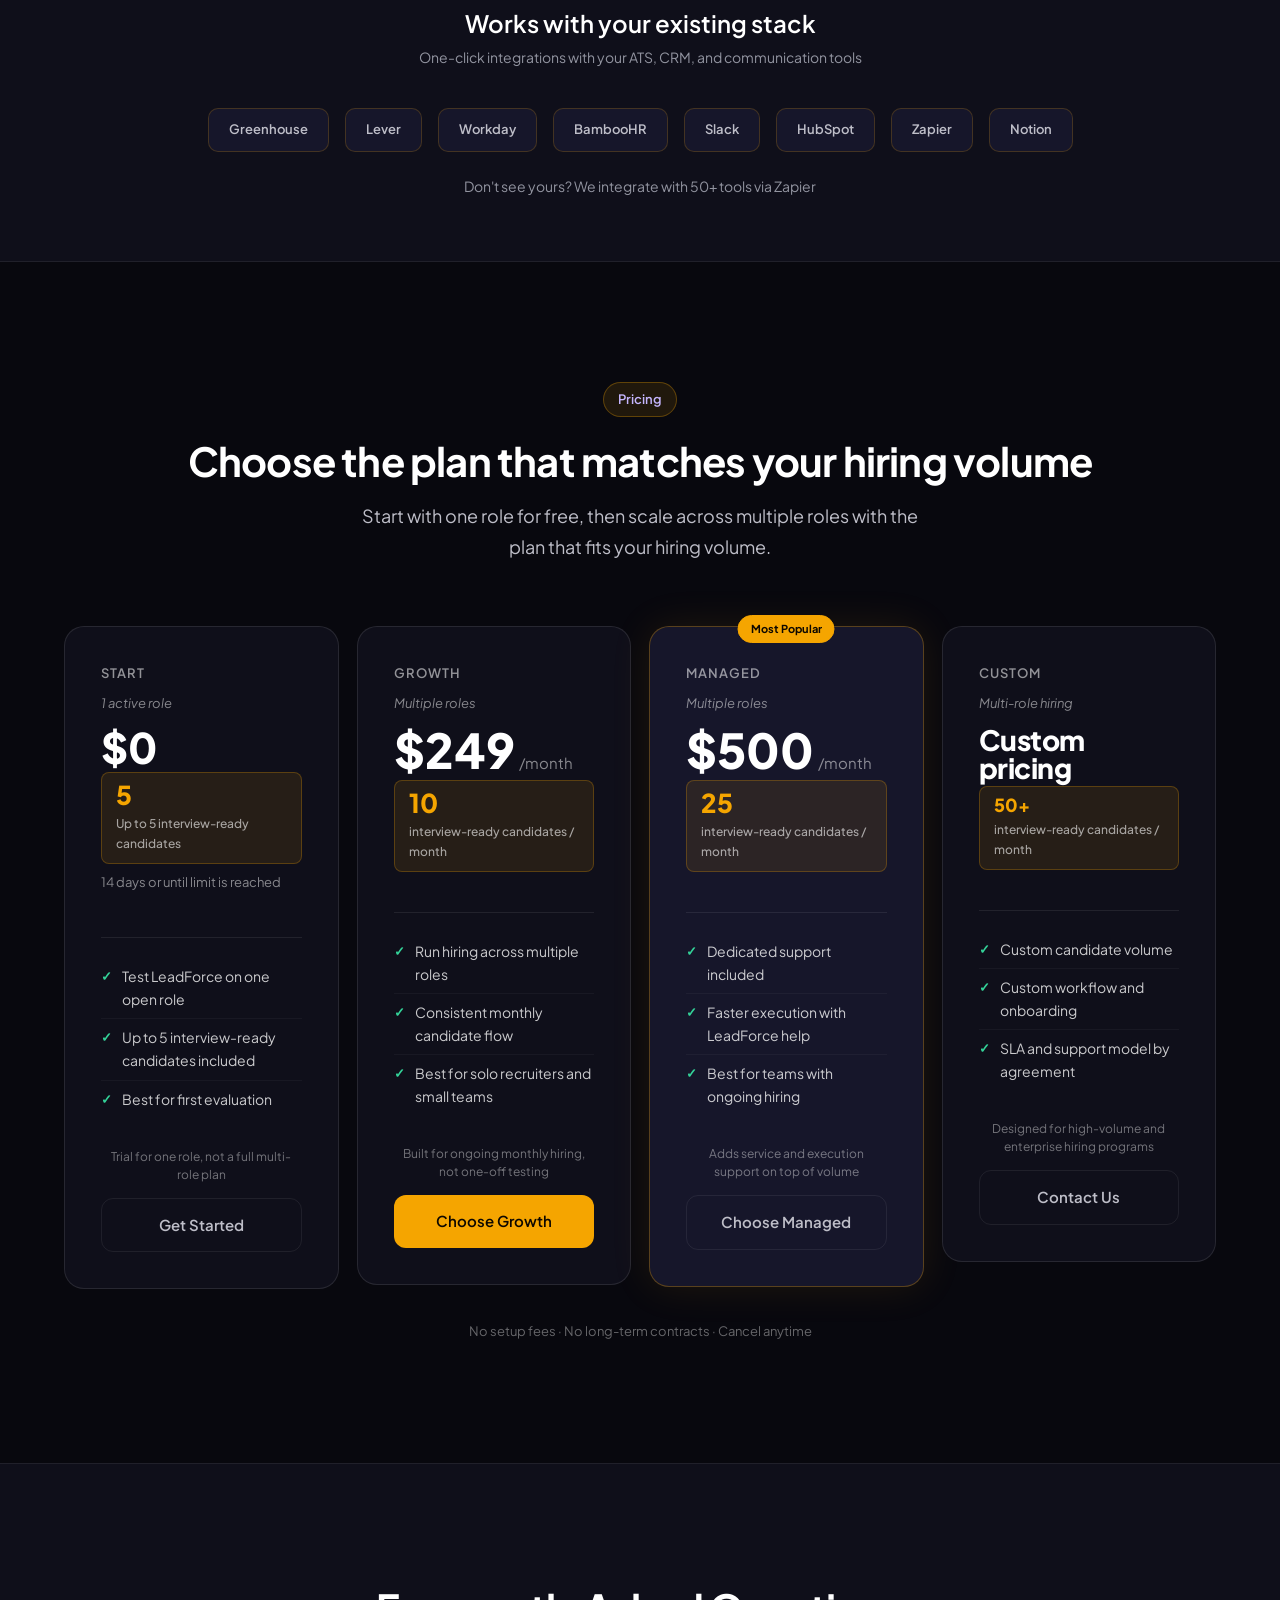
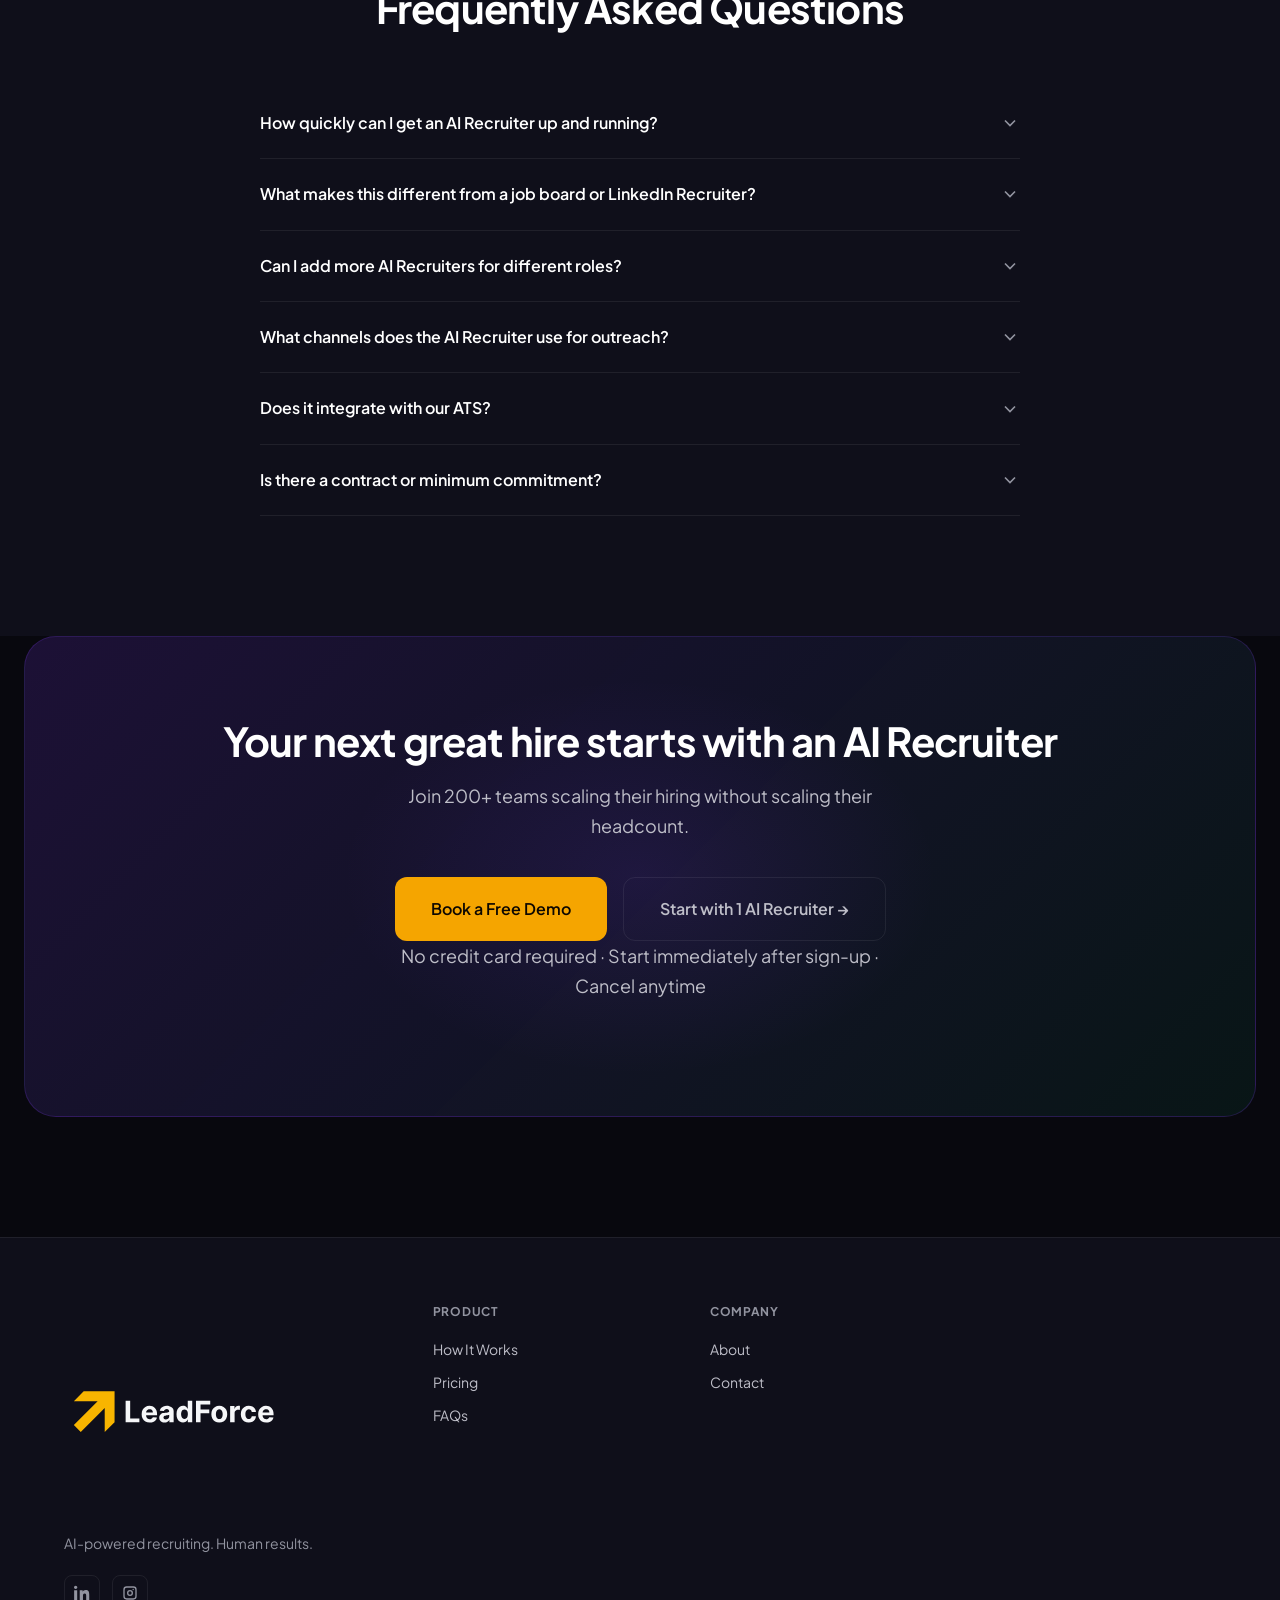
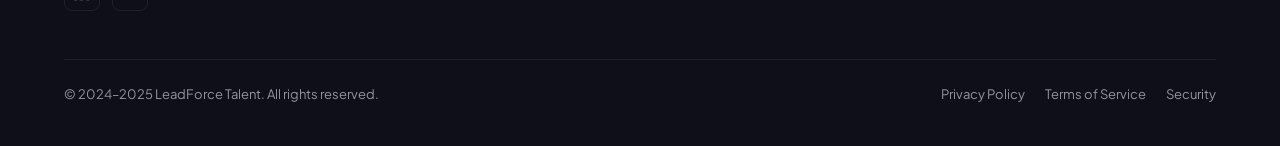
==== commit bbdf93b3: "Add files via upload" ====
--- a/index.html
+++ b/index.html
@@ -30,10 +30,10 @@
         <a href="how-it-works.html">How It Works</a>
         <a href="pricing.html">Pricing</a>
         <a href="index.html#testimonials">Customers</a>
-        <a href="#">Resources</a>
+        <a href="pricing.html#faq">FAQs</a>
       </div>
       <div class="nav-actions">
-        <a href="#" class="nav-login">Log in</a>
+        <a href="https://global.leadforcetalent.com/" class="nav-login">Log in</a>
         <a href="https://calendly.com/lftw/leadforcetalent-meeting" class="btn btn-primary">Book a Demo</a>
         <button class="nav-hamburger"><span></span><span></span><span></span></button>
       </div>
@@ -43,8 +43,8 @@
     <a href="how-it-works.html">How It Works</a>
     <a href="pricing.html">Pricing</a>
     <a href="#">Customers</a>
-    <a href="#">Resources</a>
-    <a href="#" class="nav-login">Log in</a>
+    <a href="pricing.html#faq">FAQs</a>
+    <a href="https://global.leadforcetalent.com/" class="nav-login">Log in</a>
     <a href="https://calendly.com/lftw/leadforcetalent-meeting" class="btn btn-primary btn-full">Book a Demo</a>
   </div>
 </header>
@@ -57,18 +57,18 @@
         <div class="hero-badge reveal"><span class="badge"><svg width="14" height="14" viewBox="0 0 14 14" fill="none"><path d="M7 1L8.5 5.5H13L9.5 8L11 12.5L7 10L3 12.5L4.5 8L1 5.5H5.5L7 1Z" fill="#C4B5FD"/></svg>AI Recruiter Platform</span></div>
         <h1 class="hero-h1 reveal reveal-delay-1">Get <span class="gradient-text">interview-ready candidates</span> faster</h1>
         <p class="hero-h1-sub reveal reveal-delay-1">LeadForce helps recruiting teams source, qualify, and convert talent into interview-ready candidates &mdash; without adding more recruiters.</p>
-        <p class="hero-sub reveal reveal-delay-2">Start free for 14 days or your first 5 interview-ready candidates. Then pick Growth, Managed, or Custom based on hiring volume.</p>
+        <p class="hero-sub reveal reveal-delay-2">Start free for 14 days or your first 5 interview-ready candidates.</p>
         <div class="hero-ctas reveal reveal-delay-3">
           <a href="https://calendly.com/lftw/leadforcetalent-meeting" class="btn btn-primary btn-lg">Book a Demo</a>
           <a href="https://global.leadforcetalent.com/" class="btn btn-ghost btn-lg" target="_blank" rel="noopener">See product &rarr;</a>
         </div>
         <div class="hero-trust reveal reveal-delay-4">
-          <div class="avatars">
-            <div class="avatar"><img src="https://picsum.photos/32/32?random=1" alt=""></div>
-            <div class="avatar"><img src="https://picsum.photos/32/32?random=2" alt=""></div>
-            <div class="avatar"><img src="https://picsum.photos/32/32?random=3" alt=""></div>
-            <div class="avatar"><img src="https://picsum.photos/32/32?random=4" alt=""></div>
-            <div class="avatar"><img src="https://picsum.photos/32/32?random=5" alt=""></div>
+          <div class="avatars company-logos">
+            <div class="avatar"><img src="assets/images/company-nyl-real.svg" alt="New York Life logo"></div>
+            <div class="avatar"><img src="assets/images/company-plugplay-real.png" alt="Plug and Play logo"></div>
+            <div class="avatar"><img src="assets/images/company-mhp-real.png" alt="MHP logo"></div>
+            <div class="avatar"><img src="assets/images/company-codeit-real.svg" alt="CodeIT logo"></div>
+            <div class="avatar"><img src="assets/images/company-novapay-real.svg" alt="NovaPay logo"></div>
           </div>
           <span class="hero-trust-text">Join 200+ companies scaling their hiring with AI</span>
         </div>
@@ -133,13 +133,13 @@
         </ul>
       </div>
       <div class="compare-card compare-card-good reveal reveal-delay-2">
-        <p class="compare-title">AI Recruiter from $300/mo</p>
+        <p class="compare-title">AI Recruiter from $249/mo</p>
         <ul class="compare-list">
-          <li>Deploy in 24 hours, no onboarding</li>
-          <li>Flat $300/seat, zero success fees</li>
+          <li>Sign up and start immediately</li>
+          <li>One plan price for your whole team, zero success fees</li>
           <li>AI screens for fit, not just keywords</li>
           <li>Sourcing 24/7 across 5+ channels</li>
-          <li>Scale instantly &mdash; add seats in 1 click</li>
+          <li>Scale instantly &mdash; invite your whole team to one shared workspace</li>
         </ul>
       </div>
     </div>
@@ -159,7 +159,7 @@
 <section class="section section-dark">
   <div class="container">
     <div class="section-label reveal"><span class="badge">How It Works</span></div>
-    <h2 class="h2 section-headline reveal">From zero to pipeline in 24 hours</h2>
+    <h2 class="h2 section-headline reveal">From zero to pipeline, fast</h2>
     <p class="section-sub reveal">Three steps. Fully automated. Runs while you sleep.</p>
     <div class="steps-grid">
       <div class="step-card reveal"><div class="step-num">Step 01</div><div class="step-icon"><svg width="24" height="24" viewBox="0 0 24 24" fill="none" stroke="#F5A500" stroke-width="2" stroke-linecap="round"><circle cx="12" cy="12" r="10"/><circle cx="12" cy="12" r="6"/><circle cx="12" cy="12" r="2"/></svg></div><h3 class="step-title">Define Your Ideal Hire</h3><p class="step-body">Tell your AI Recruiter who you&apos;re looking for &mdash; role, skills, experience level, and culture fit. Takes 10 minutes.</p></div>
@@ -173,7 +173,7 @@
 <section class="section section-surface section-border-t">
   <div class="container">
     <div class="section-label reveal"><span class="badge">Features</span></div>
-    <h2 class="h2 section-headline reveal">Everything your recruiting team needs &mdash; in one AI seat</h2>
+    <h2 class="h2 section-headline reveal">Everything your recruiting team needs &mdash; in one shared platform</h2>
     <div class="features-grid mt-64">
       <div class="feature-card reveal">
         <div class="feature-icon"><svg width="24" height="24" viewBox="0 0 24 24" fill="none" stroke="#F5A500" stroke-width="2" stroke-linecap="round"><ellipse cx="12" cy="5" rx="9" ry="3"/><path d="M3 5v6a9 3 0 0 0 18 0V5"/><path d="M3 11v6a9 3 0 0 0 18 0v-6"/></svg></div>
@@ -294,9 +294,9 @@
   <div class="container">
     <h2 class="h2 section-headline reveal" style="margin-bottom:56px;">Frequently Asked Questions</h2>
     <div class="faq-wrap">
-      <div class="faq-item reveal"><div class="faq-question">How quickly can I get an AI Recruiter up and running?<svg class="faq-arrow" viewBox="0 0 24 24" fill="none" stroke="currentColor" stroke-width="2"><polyline points="6,9 12,15 18,9"/></svg></div><div class="faq-answer">Most teams are live within 24 hours. Setup involves defining your ideal candidate profile, connecting your ATS, and reviewing the outreach templates. Our team walks you through it.</div></div>
+      <div class="faq-item reveal"><div class="faq-question">How quickly can I get an AI Recruiter up and running?<svg class="faq-arrow" viewBox="0 0 24 24" fill="none" stroke="currentColor" stroke-width="2"><polyline points="6,9 12,15 18,9"/></svg></div><div class="faq-answer">You can sign up and start right away. There is no setup phase required to begin sourcing and receiving interview-ready candidates.</div></div>
       <div class="faq-item reveal"><div class="faq-question">What makes this different from a job board or LinkedIn Recruiter?<svg class="faq-arrow" viewBox="0 0 24 24" fill="none" stroke="currentColor" stroke-width="2"><polyline points="6,9 12,15 18,9"/></svg></div><div class="faq-answer">Job boards wait for candidates to apply. LinkedIn Recruiter requires manual outreach. Your AI Recruiter proactively sources AND reaches out &mdash; fully automated, 24/7, at scale.</div></div>
-      <div class="faq-item reveal"><div class="faq-question">Can I add more AI Recruiters for different roles?<svg class="faq-arrow" viewBox="0 0 24 24" fill="none" stroke="currentColor" stroke-width="2"><polyline points="6,9 12,15 18,9"/></svg></div><div class="faq-answer">Yes. Each AI Recruiter is configured for a specific role or department. Add as many as you need. Each seat is billed at the same flat rate.</div></div>
+      <div class="faq-item reveal"><div class="faq-question">Can I add more AI Recruiters for different roles?<svg class="faq-arrow" viewBox="0 0 24 24" fill="none" stroke="currentColor" stroke-width="2"><polyline points="6,9 12,15 18,9"/></svg></div><div class="faq-answer">Yes. Your whole team can work in LeadForce under the interview-ready candidate volume in your plan, and you can purchase additional candidates whenever needed.</div></div>
       <div class="faq-item reveal"><div class="faq-question">What channels does the AI Recruiter use for outreach?<svg class="faq-arrow" viewBox="0 0 24 24" fill="none" stroke="currentColor" stroke-width="2"><polyline points="6,9 12,15 18,9"/></svg></div><div class="faq-answer">Email, LinkedIn, and optionally SMS and WhatsApp. All messages are personalized based on the candidate's profile and your company voice.</div></div>
       <div class="faq-item reveal"><div class="faq-question">Does it integrate with our ATS?<svg class="faq-arrow" viewBox="0 0 24 24" fill="none" stroke="currentColor" stroke-width="2"><polyline points="6,9 12,15 18,9"/></svg></div><div class="faq-answer">Yes. We integrate with Greenhouse, Lever, Workday, BambooHR, and 40+ others. New candidates and their status sync automatically.</div></div>
       <div class="faq-item reveal"><div class="faq-question">Is there a contract or minimum commitment?<svg class="faq-arrow" viewBox="0 0 24 24" fill="none" stroke="currentColor" stroke-width="2"><polyline points="6,9 12,15 18,9"/></svg></div><div class="faq-answer">No contracts. Month-to-month billing. Cancel anytime. Annual plans get 20% off.</div></div>
@@ -309,7 +309,7 @@
     <h2 class="h2">Your next great hire starts with an AI Recruiter</h2>
     <p>Join 200+ teams scaling their hiring without scaling their headcount.</p>
     <div class="cta-banner-btns"><a href="https://calendly.com/lftw/leadforcetalent-meeting" class="btn btn-primary btn-lg">Book a Free Demo</a><a href="pricing.html" class="btn btn-ghost btn-lg">Start with 1 AI Recruiter &rarr;</a></div>
-    <p class="cta-trust-note">No credit card required &middot; Setup in 24 hours &middot; Cancel anytime</p>
+    <p class="cta-trust-note">No credit card required &middot; Start immediately after sign-up &middot; Cancel anytime</p>
   </div>
 </div>
 
@@ -351,3 +351,4 @@
 <script src="assets/js/main.js"></script>
 </body>
 </html>
+
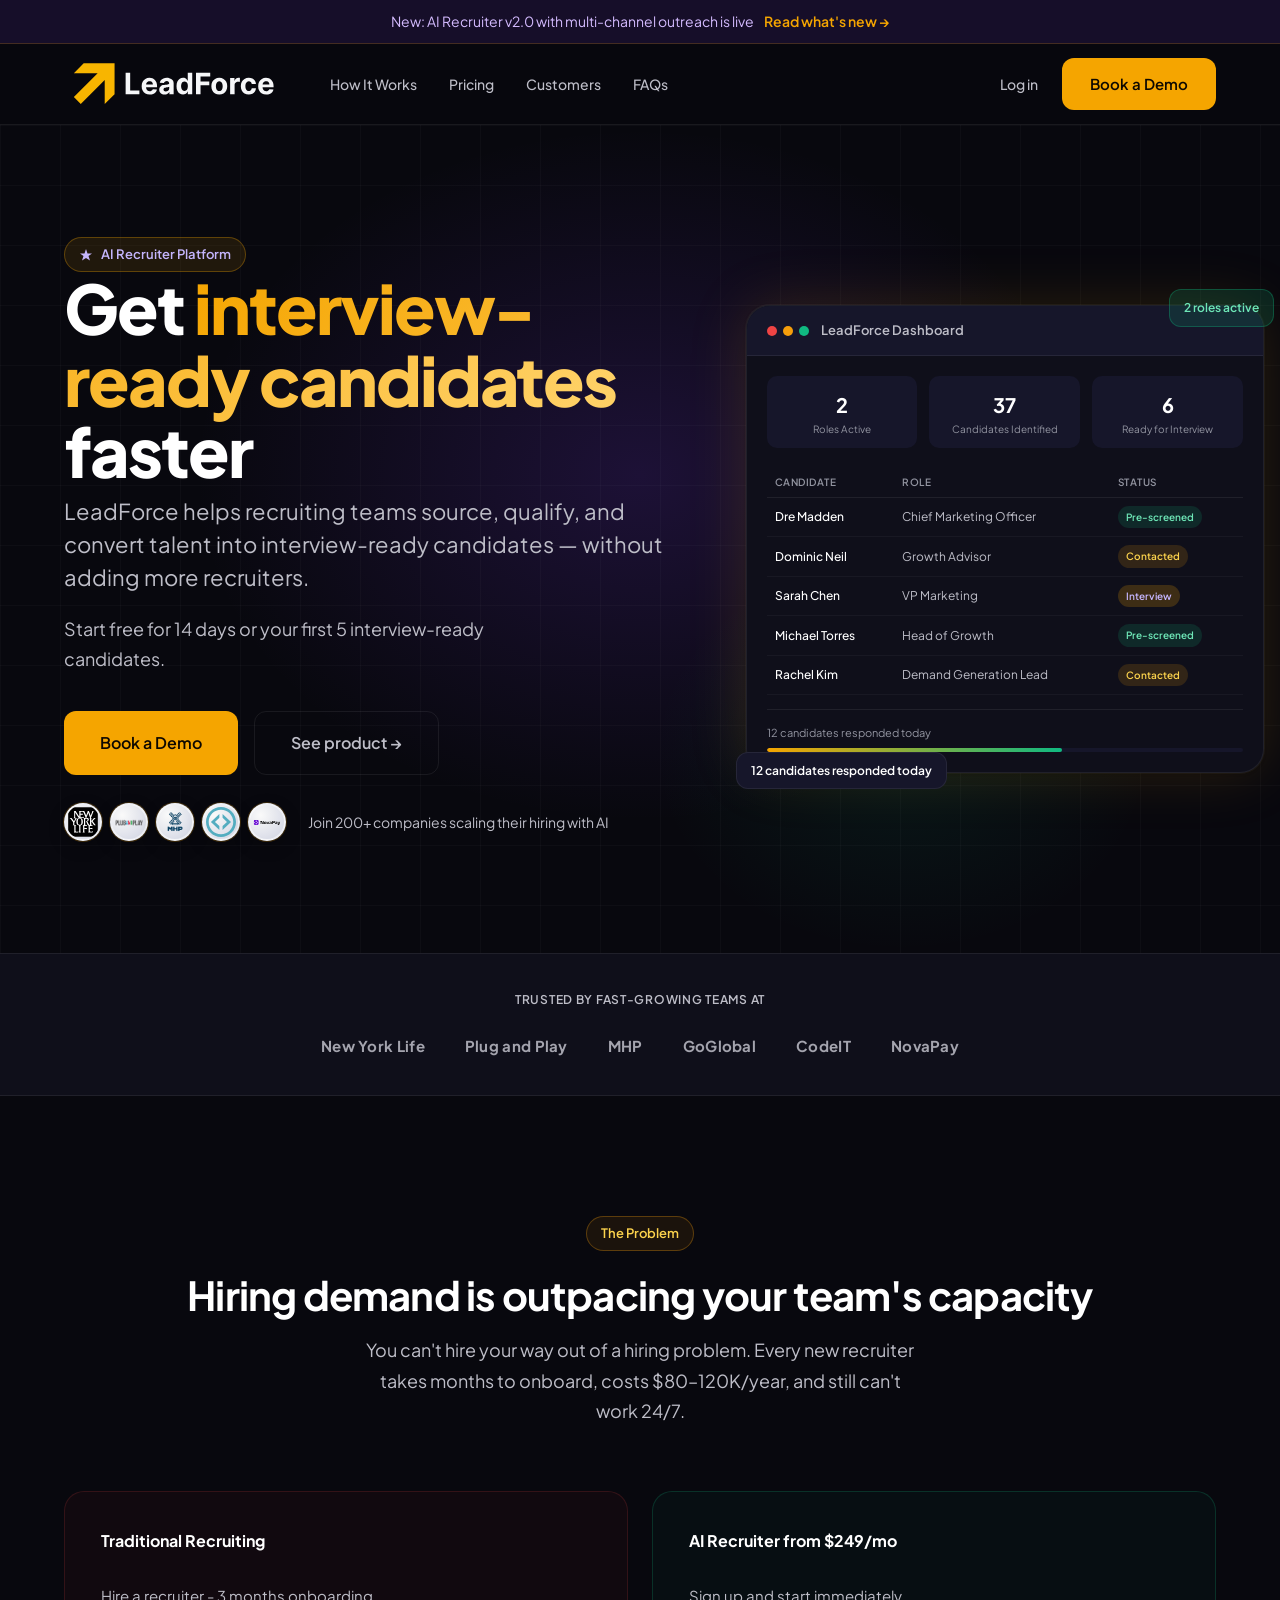
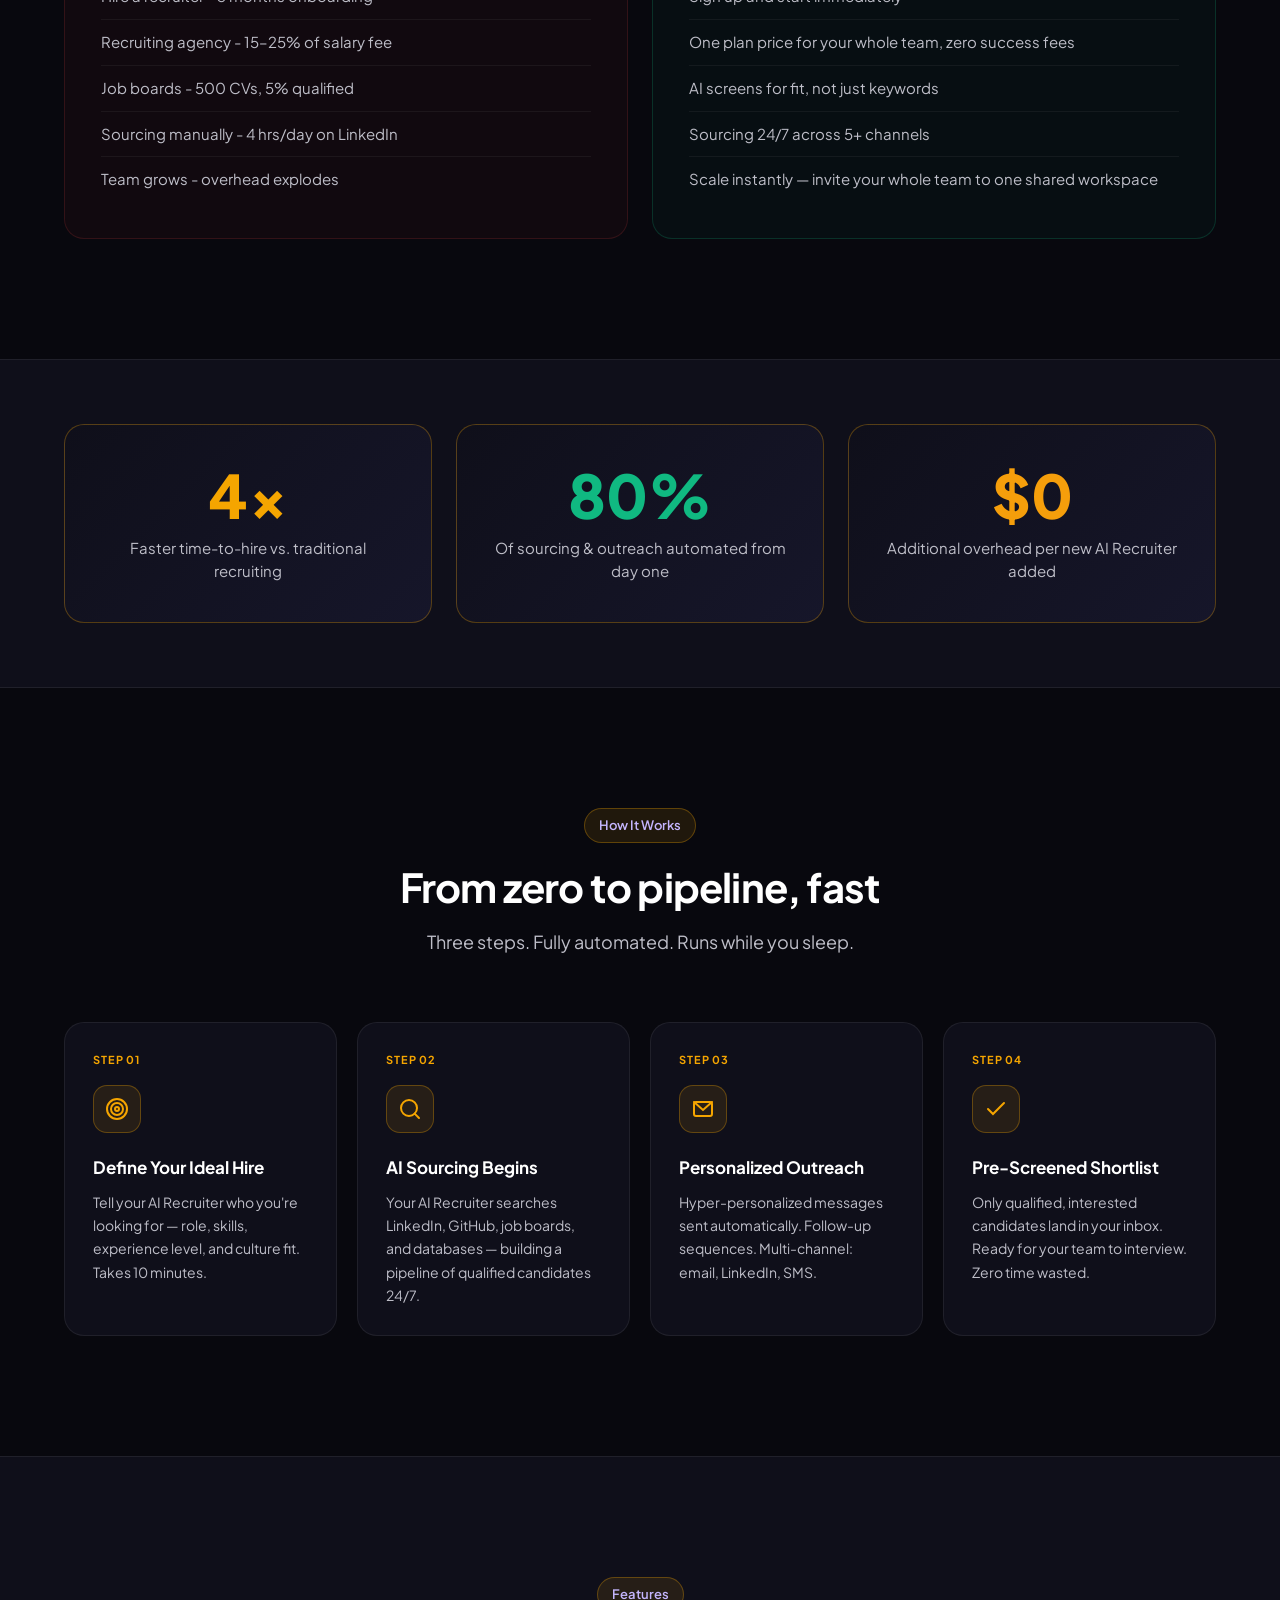
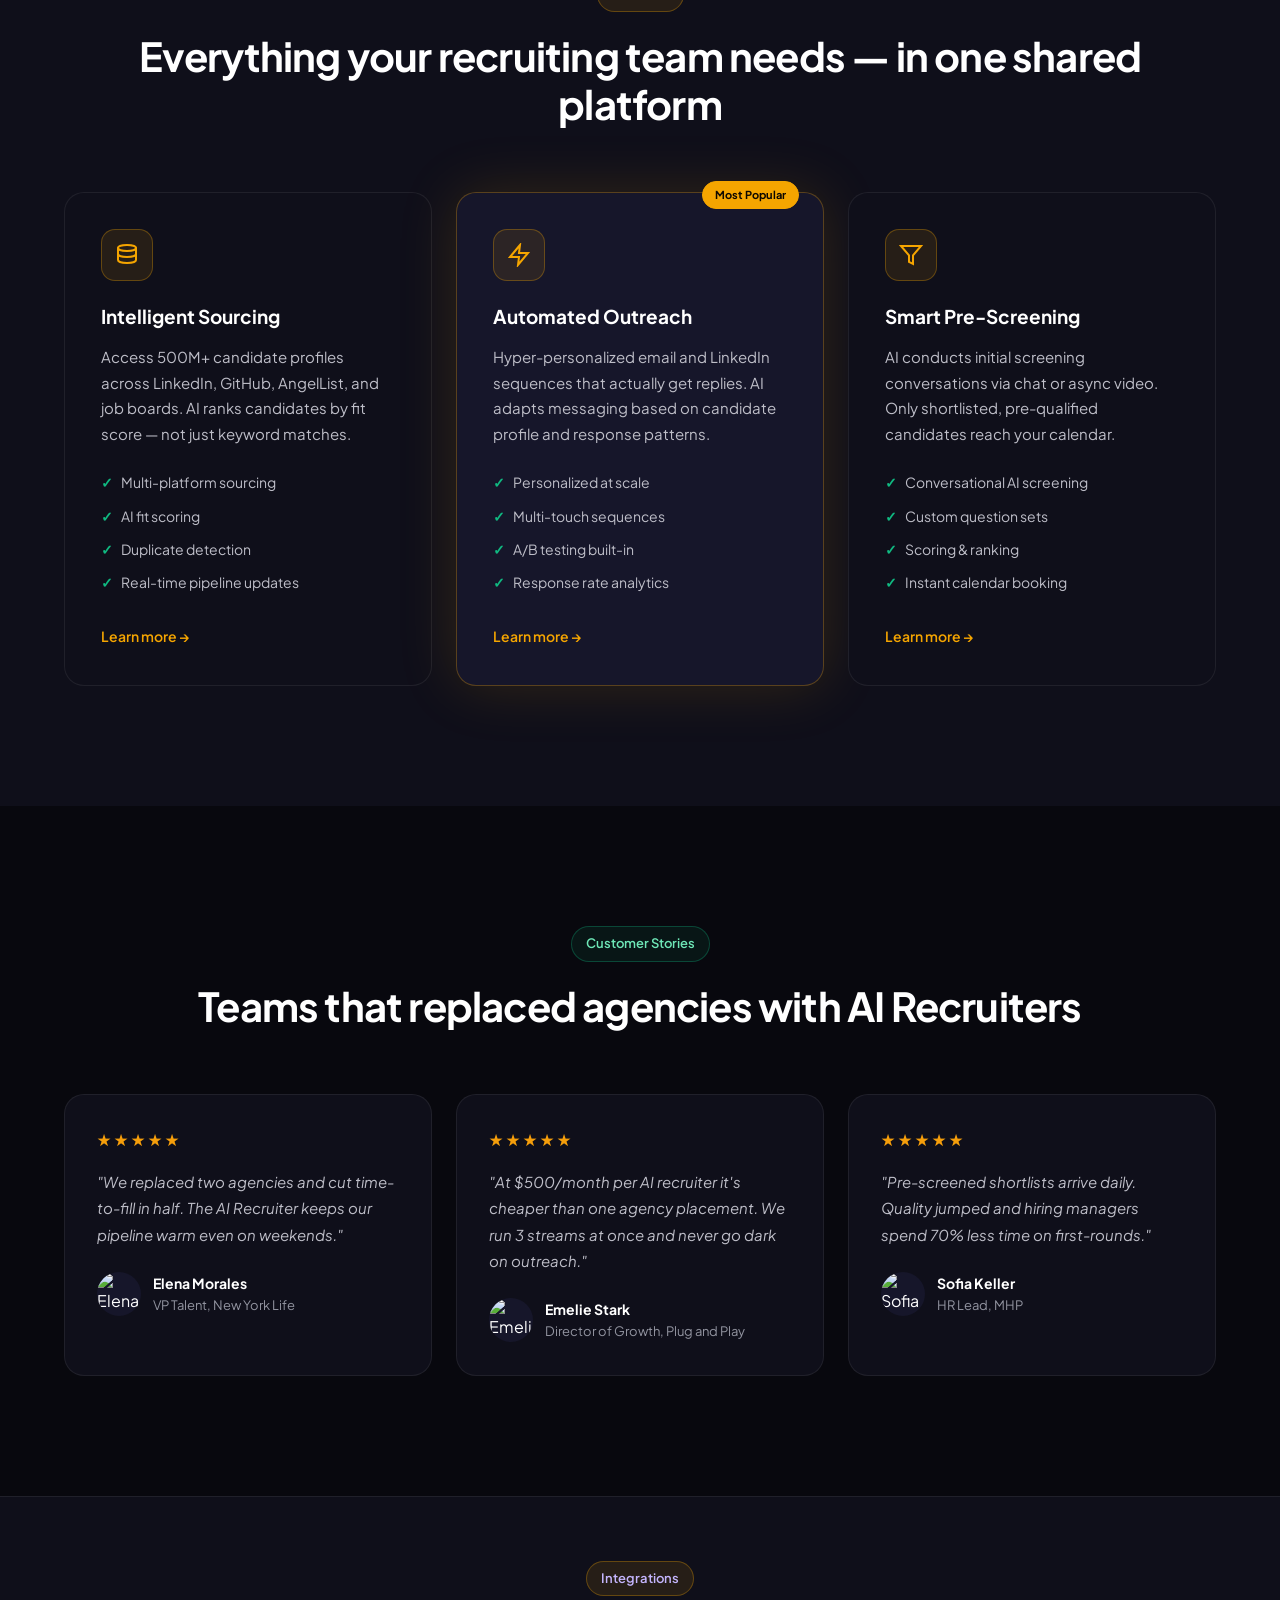
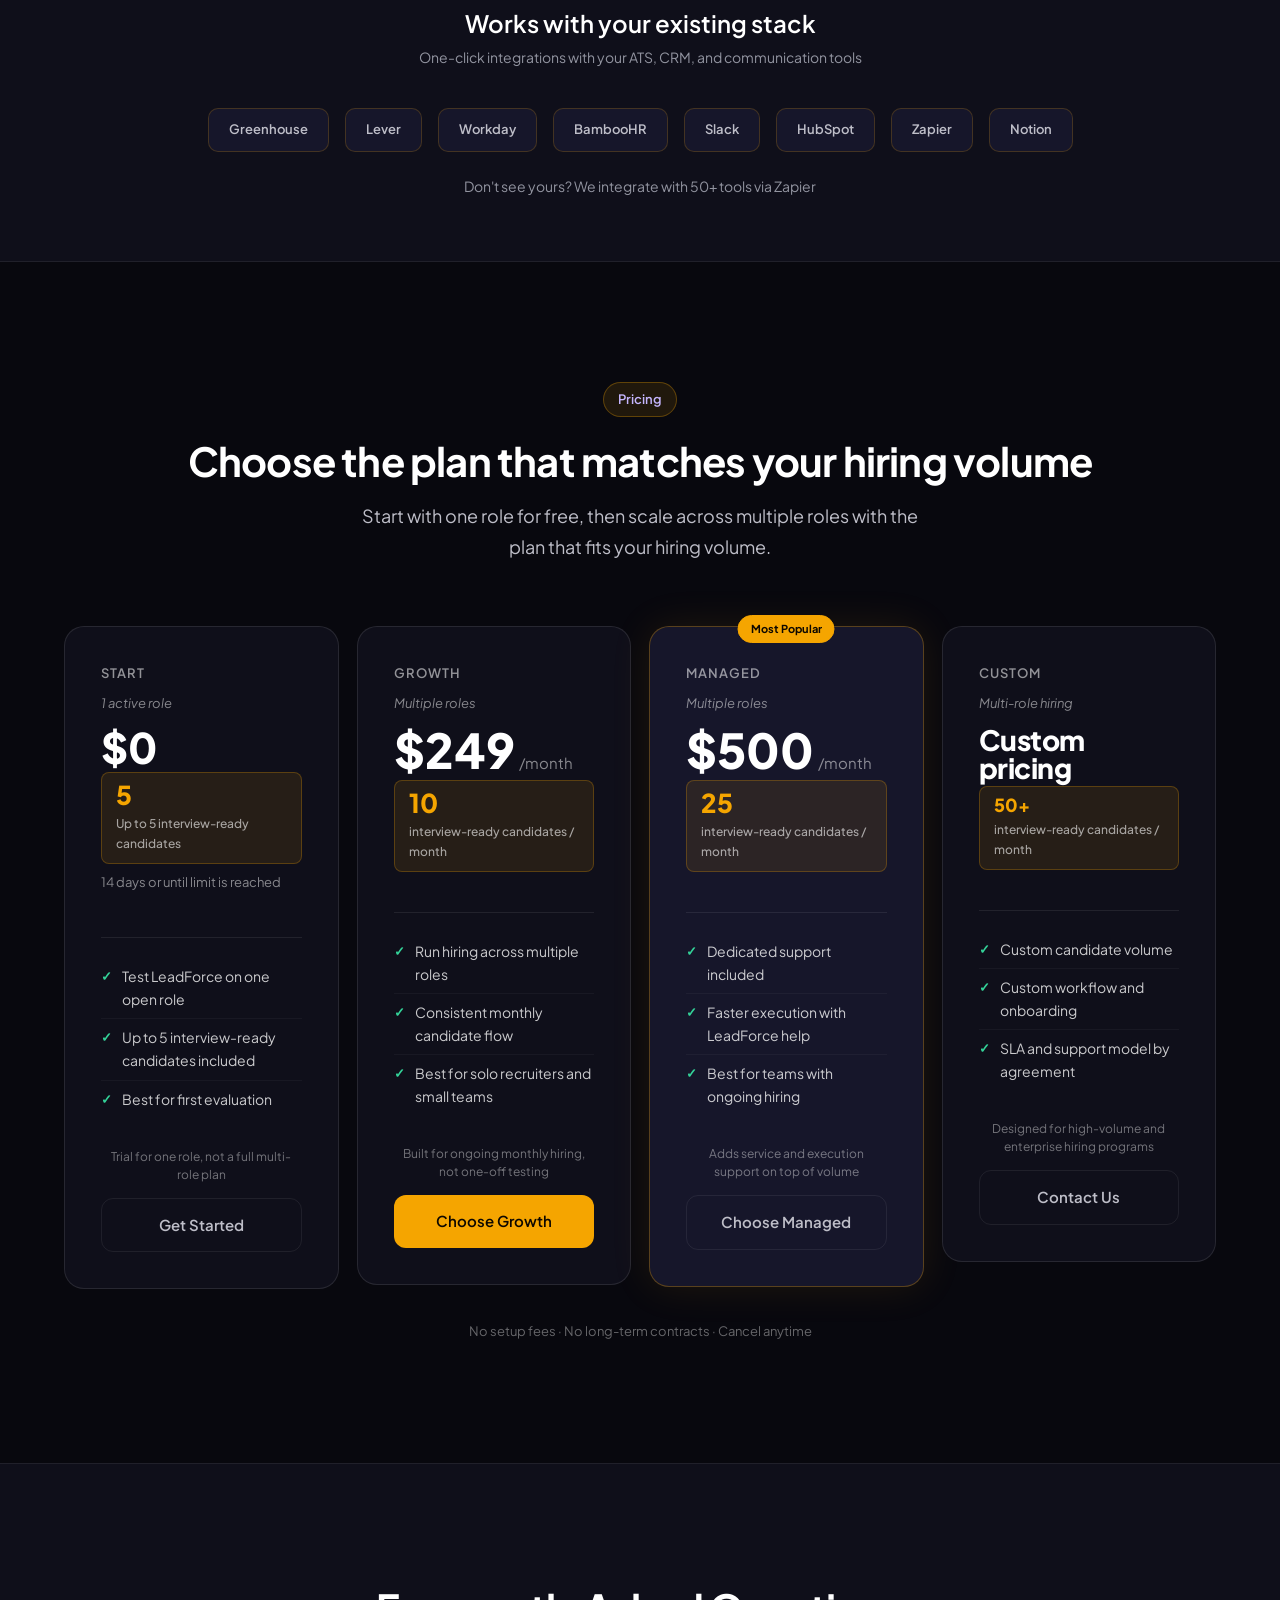
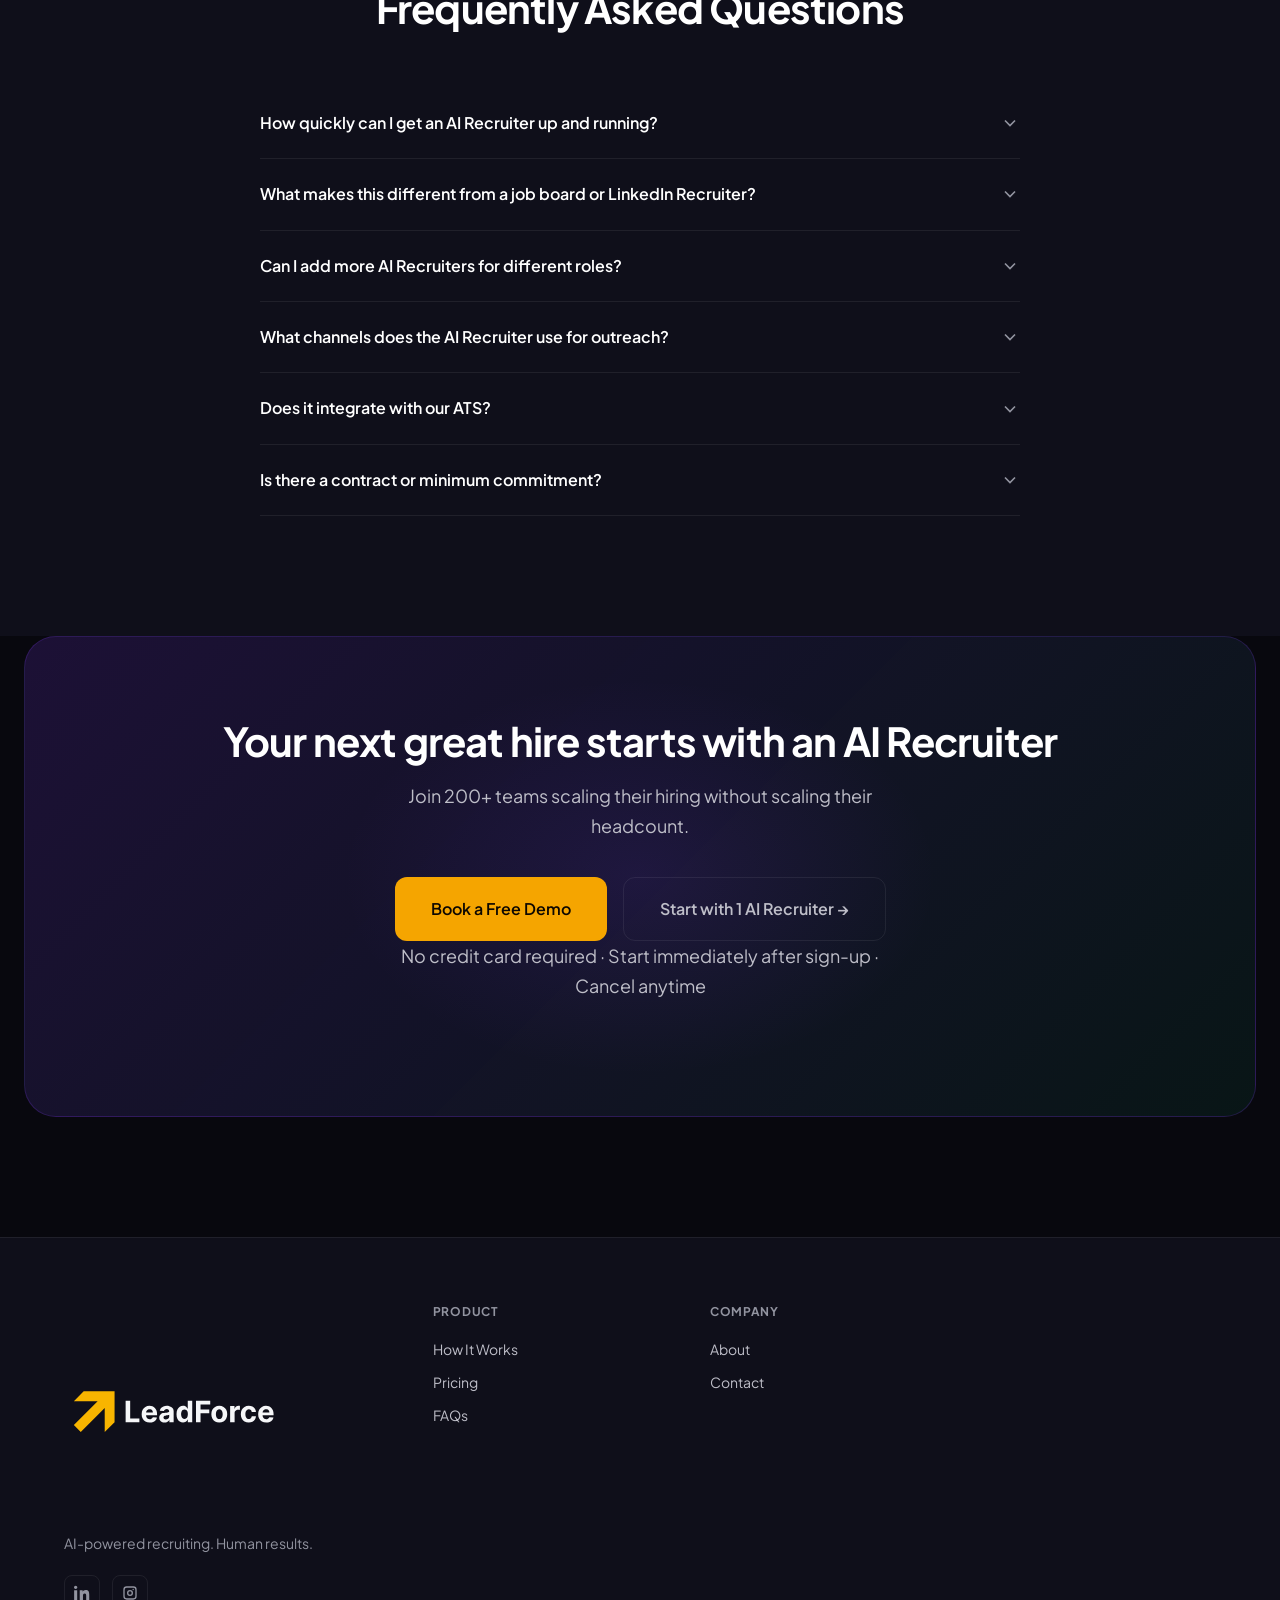
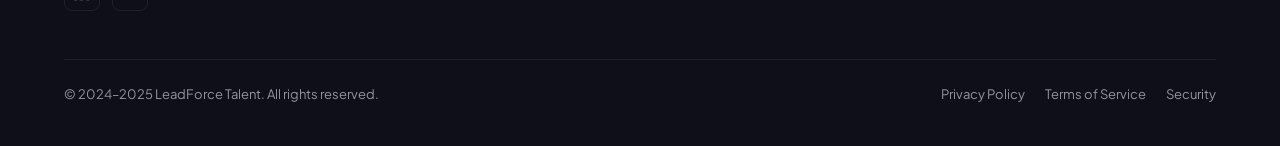
==== commit 0951ee46: "Add files via upload" ====
--- a/index.html
+++ b/index.html
@@ -209,12 +209,12 @@
       <div class="testi-card reveal">
         <div class="testi-stars"><span class="testi-star">&#9733;</span><span class="testi-star">&#9733;</span><span class="testi-star">&#9733;</span><span class="testi-star">&#9733;</span><span class="testi-star">&#9733;</span></div>
         <p class="testi-quote">&quot;We replaced two agencies and cut time-to-fill in half. The AI Recruiter keeps our pipeline warm even on weekends.&quot;</p>
-        <div class="testi-author"><div class="testi-avatar"><img src="https://i.pravatar.cc/44?img=58" alt="Elena Morales"></div><div><div class="testi-name">Elena Morales</div><div class="testi-role">VP Talent, New York Life</div></div></div>
+        <div class="testi-author"><div class="testi-avatar"><img src="https://i.pravatar.cc/44?img=45" alt="Elena Morales"></div><div><div class="testi-name">Elena Morales</div><div class="testi-role">VP Talent, New York Life</div></div></div>
       </div>
       <div class="testi-card reveal reveal-delay-1">
         <div class="testi-stars"><span class="testi-star">&#9733;</span><span class="testi-star">&#9733;</span><span class="testi-star">&#9733;</span><span class="testi-star">&#9733;</span><span class="testi-star">&#9733;</span></div>
         <p class="testi-quote">&quot;At $500/month per AI recruiter it&apos;s cheaper than one agency placement. We run 3 streams at once and never go dark on outreach.&quot;</p>
-        <div class="testi-author"><div class="testi-avatar"><img src="https://i.pravatar.cc/44?img=32" alt="Arjun Mehta"></div><div><div class="testi-name">Arjun Mehta</div><div class="testi-role">Director of Growth, Plug and Play</div></div></div>
+        <div class="testi-author"><div class="testi-avatar"><img src="https://i.pravatar.cc/44?img=32" alt="Emelie Stark"></div><div><div class="testi-name">Emelie Stark</div><div class="testi-role">Director of Growth, Plug and Play</div></div></div>
       </div>
       <div class="testi-card reveal reveal-delay-2">
         <div class="testi-stars"><span class="testi-star">&#9733;</span><span class="testi-star">&#9733;</span><span class="testi-star">&#9733;</span><span class="testi-star">&#9733;</span><span class="testi-star">&#9733;</span></div>
--- a/assets/css/main.css
+++ b/assets/css/main.css
@@ -71,9 +71,12 @@
 .hero-ctas{display:flex;gap:16px;flex-wrap:wrap;margin-top:36px}
 .hero-trust{display:flex;align-items:center;gap:14px;margin-top:28px}
 .avatars{display:flex}
-.avatar{width:32px;height:32px;border-radius:50%;border:2px solid var(--bg-primary);overflow:hidden;margin-right:-8px;background:var(--bg-elevated)}
-.avatar img{width:100%;height:100%;object-fit:cover}
-.hero-trust-text{font-size:14px;color:var(--text-secondary);margin-left:16px}
+.avatar{width:32px;height:32px;border-radius:50%;border:2px solid var(--bg-primary);overflow:hidden;margin-right:-8px;background:#fff}
+.avatar img{width:100%;height:100%;object-fit:contain;padding:4px}
+.hero-trust-text{font-size:14px;color:var(--text-secondary);margin-left:8px}
+.company-logos{display:flex;gap:8px;flex-wrap:wrap}
+.company-logos .avatar{width:38px;height:38px;margin-right:0;border-color:rgba(255,255,255,0.55);background:radial-gradient(circle at 30% 30%,rgba(255,255,255,0.98),rgba(236,240,255,0.88));box-shadow:0 0 0 1px rgba(245,165,0,0.22),0 6px 16px rgba(0,0,0,0.25)}
+.company-logos .avatar img{padding:2px}
 .mockup-card{background:var(--bg-surface);border:1px solid var(--border);border-radius:24px;overflow:hidden;box-shadow:var(--shadow-glow),var(--shadow-card)}
 .mockup-topbar{display:flex;align-items:center;gap:12px;padding:14px 20px;border-bottom:1px solid var(--border);background:var(--bg-elevated)}
 .mockup-dots{display:flex;gap:6px}
